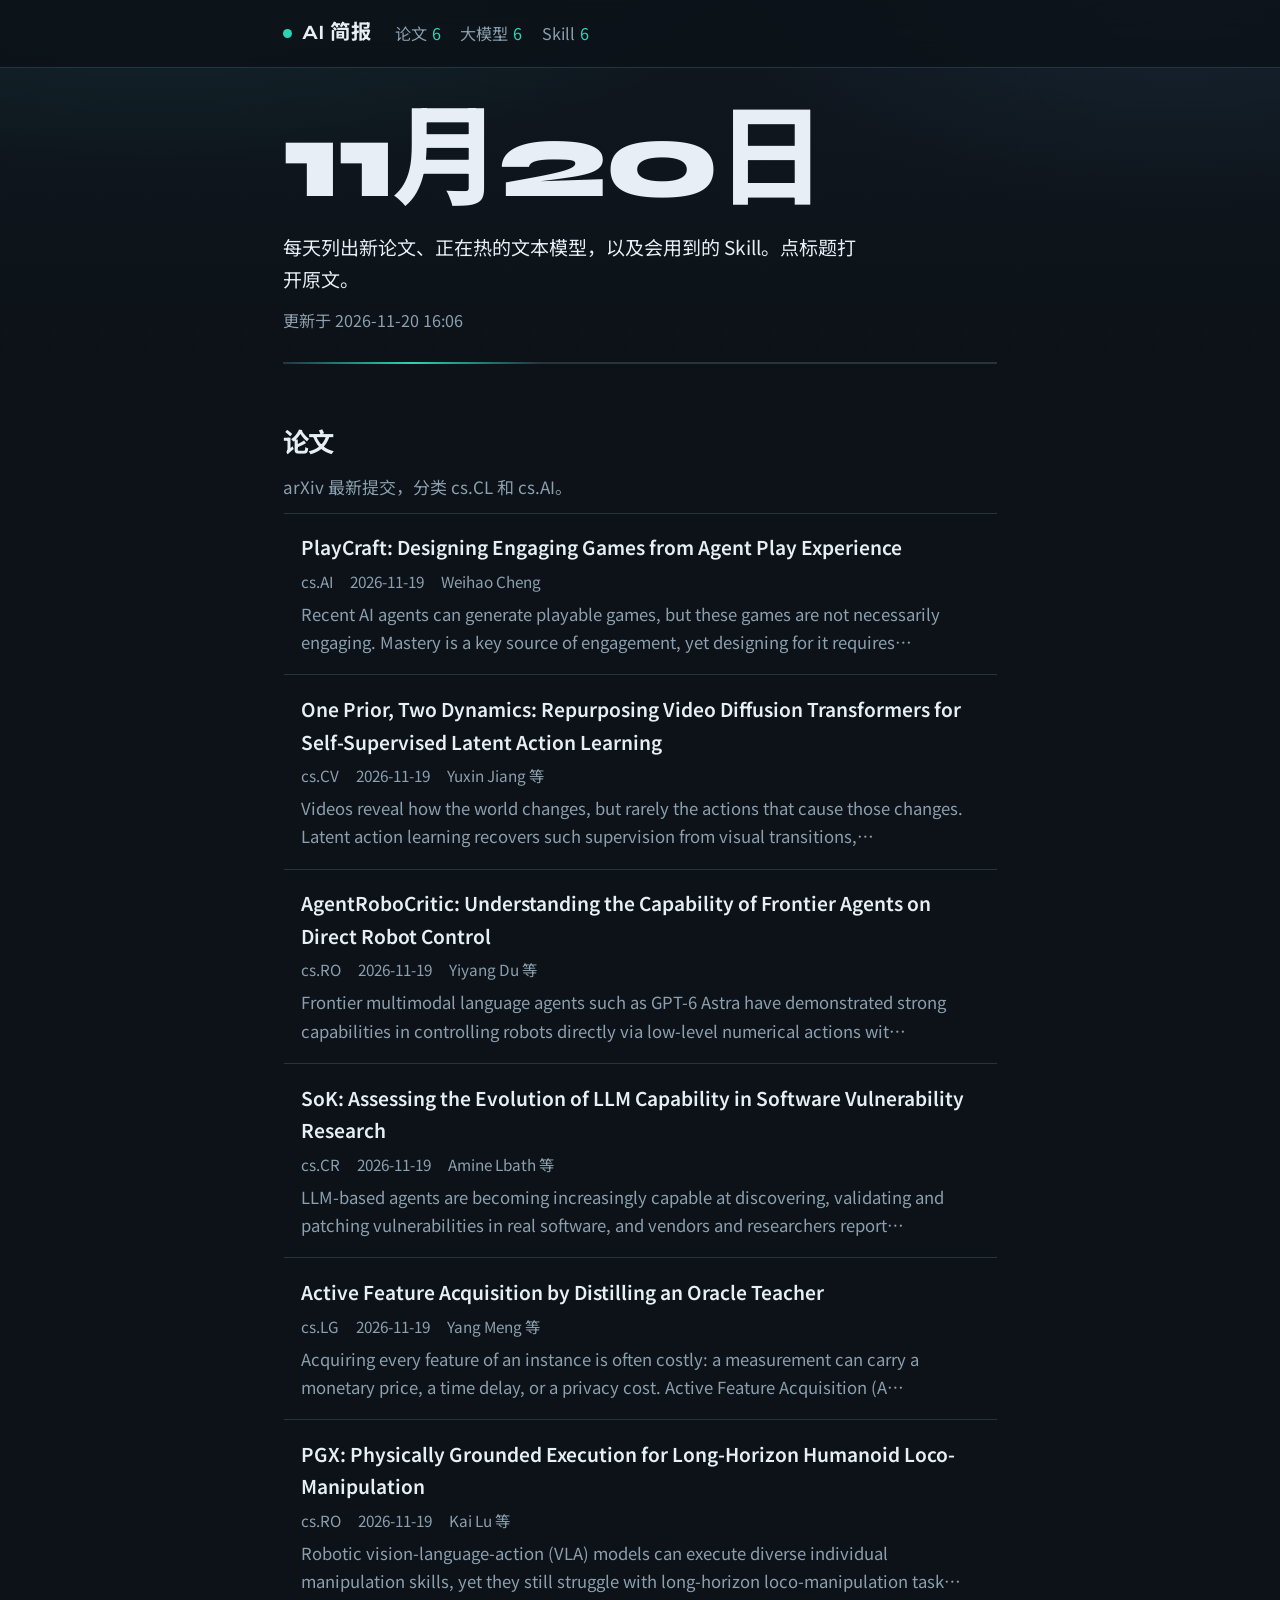
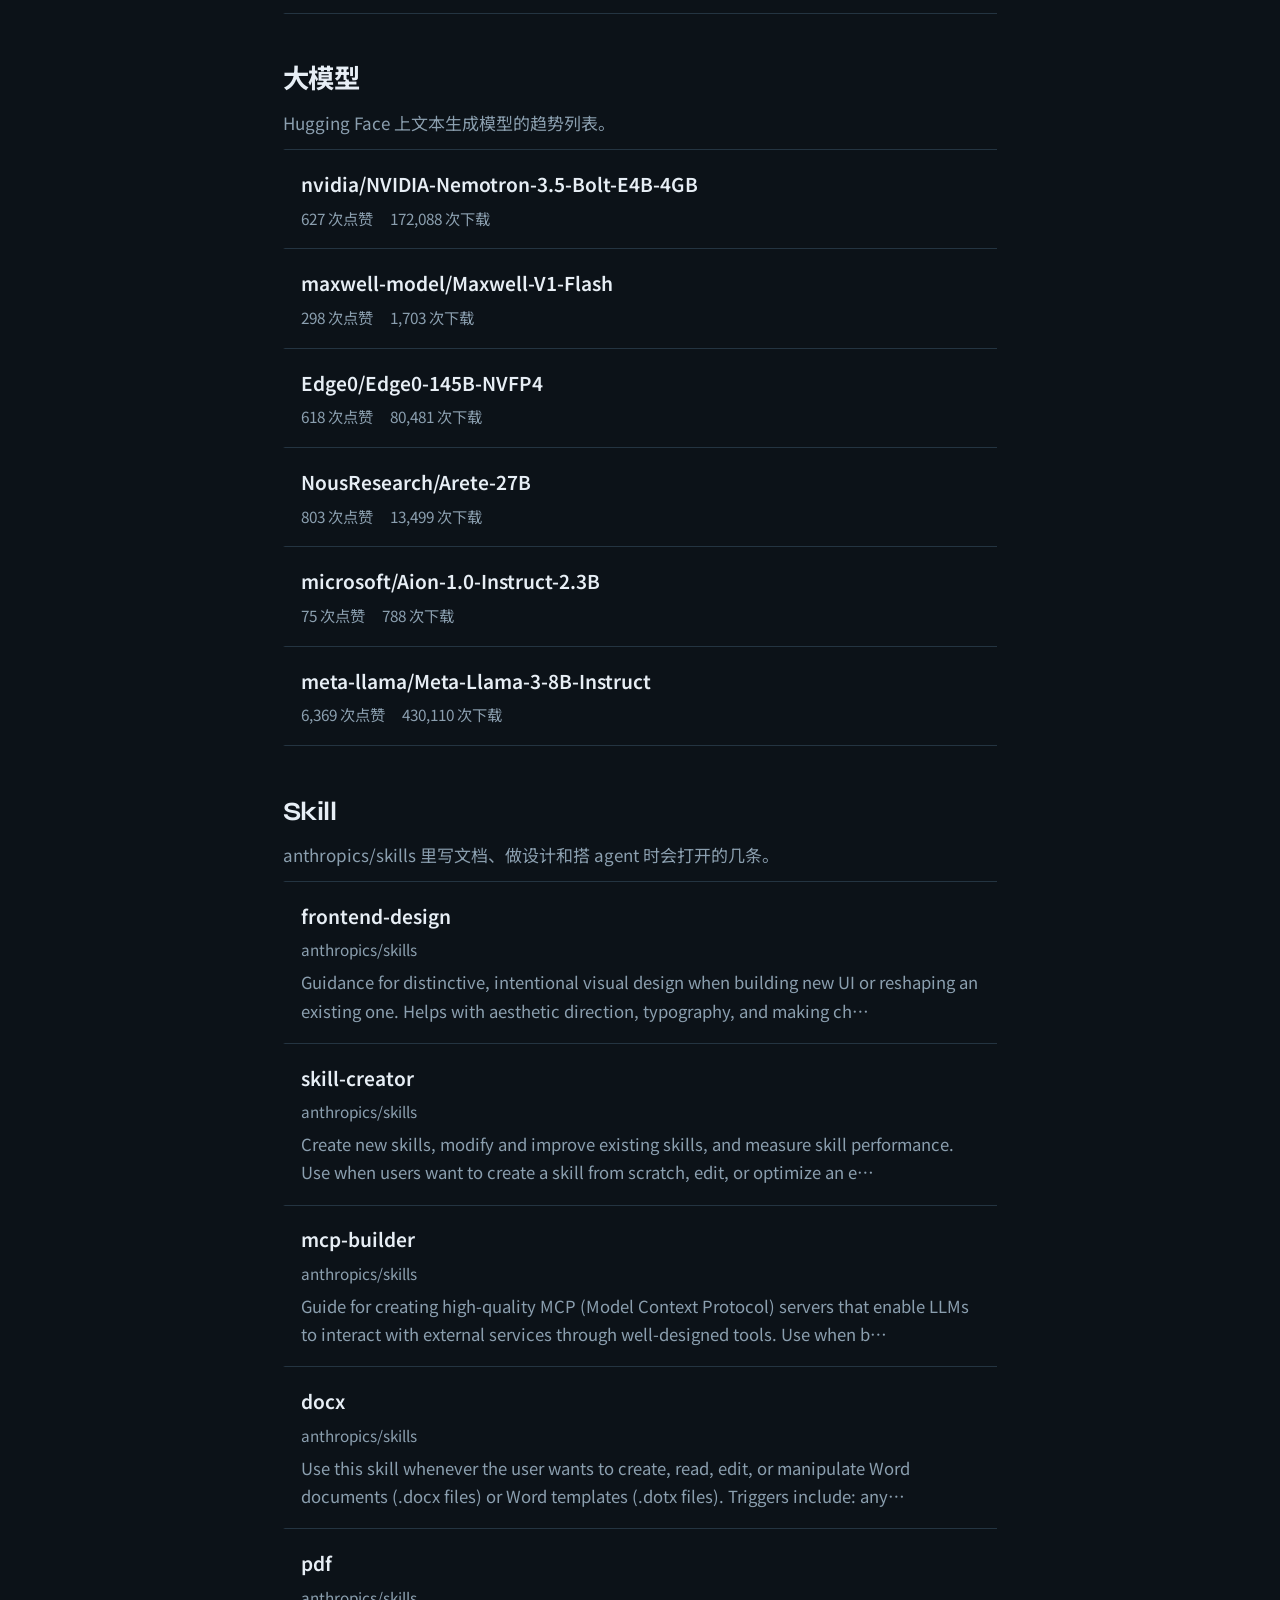
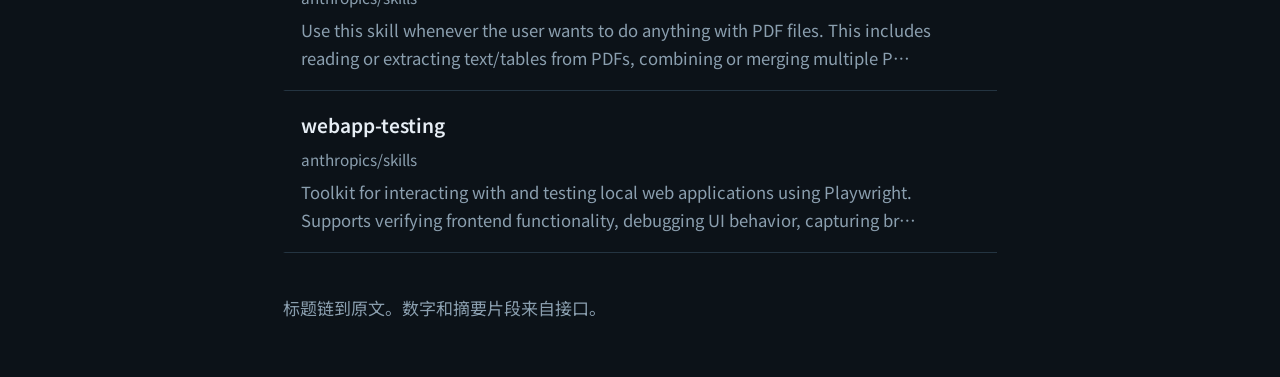
==== docs/index.html @ 4aa81cc3 "Update the daily AI briefing." ====
<!DOCTYPE html>
<html lang="zh-CN">
<head>
  <meta charset="utf-8">
  <meta name="viewport" content="width=device-width, initial-scale=1">
  <title>11月20日 AI 简报</title>
  <meta name="description" content="每天列出新论文、正在热的文本模型，以及会用到的 Skill。点标题打开原文。">
  <meta property="og:title" content="11月20日 AI 简报">
  <meta property="og:description" content="每天列出新论文、正在热的文本模型，以及会用到的 Skill。点标题打开原文。">
  <meta property="og:type" content="website">
  <meta property="og:url" content="https://wuwuww.github.io/seo-arena/">
  <meta name="theme-color" content="#0c1218">
  <link rel="canonical" href="https://wuwuww.github.io/seo-arena/">
  <link rel="preconnect" href="https://fonts.googleapis.com">
  <link rel="preconnect" href="https://fonts.gstatic.com" crossorigin>
  <link href="https://fonts.googleapis.com/css2?family=Noto+Sans+SC:wght@400;500;600&family=Syne:wght@700;800&display=swap" rel="stylesheet">
  <link rel="stylesheet" href="assets/site.css?v=signal1">
</head>
<body>
  <header class="bar">
    <div class="wrap bar-inner">
      <a class="brand" href="./"><span class="live" aria-hidden="true"></span>AI 简报</a>
      <nav class="site-nav" aria-label="这一期"><a href="#papers">论文<span class="count">6</span></a><a href="#models">大模型<span class="count">6</span></a><a href="#skills">Skill<span class="count">6</span></a></nav>
    </div>
  </header>
  <main>
    <article class="wrap">
      <div class="hero">
        <h1>11月20日</h1>
        <p class="standfirst">每天列出新论文、正在热的文本模型，以及会用到的 Skill。点标题打开原文。</p>
        <p class="when">更新于 2026-11-20 16:06</p>
        <div class="rail" aria-hidden="true"></div>
      </div>
      <section id="papers"><h2>论文</h2><p class="note">arXiv 最新提交，分类 cs.CL 和 cs.AI。</p><ul class="items"><li><a href="https://arxiv.org/abs/2611.26624v1"><strong>PlayCraft: Designing Engaging Games from Agent Play Experience</strong><span class="bits"><span>cs.AI</span><span>2026-11-19</span><span>Weihao Cheng</span></span><span class="detail">Recent AI agents can generate playable games, but these games are not necessarily engaging. Mastery is a key source of engagement, yet designing for it requires…</span></a></li><li><a href="https://arxiv.org/abs/2611.26617v1"><strong>One Prior, Two Dynamics: Repurposing Video Diffusion Transformers for Self-Supervised Latent Action Learning</strong><span class="bits"><span>cs.CV</span><span>2026-11-19</span><span>Yuxin Jiang 等</span></span><span class="detail">Videos reveal how the world changes, but rarely the actions that cause those changes. Latent action learning recovers such supervision from visual transitions,…</span></a></li><li><a href="https://arxiv.org/abs/2611.26613v1"><strong>AgentRoboCritic: Understanding the Capability of Frontier Agents on Direct Robot Control</strong><span class="bits"><span>cs.RO</span><span>2026-11-19</span><span>Yiyang Du 等</span></span><span class="detail">Frontier multimodal language agents such as GPT-6 Astra have demonstrated strong capabilities in controlling robots directly via low-level numerical actions wit…</span></a></li><li><a href="https://arxiv.org/abs/2611.26601v1"><strong>SoK: Assessing the Evolution of LLM Capability in Software Vulnerability Research</strong><span class="bits"><span>cs.CR</span><span>2026-11-19</span><span>Amine Lbath 等</span></span><span class="detail">LLM-based agents are becoming increasingly capable at discovering, validating and patching vulnerabilities in real software, and vendors and researchers report…</span></a></li><li><a href="https://arxiv.org/abs/2611.26598v1"><strong>Active Feature Acquisition by Distilling an Oracle Teacher</strong><span class="bits"><span>cs.LG</span><span>2026-11-19</span><span>Yang Meng 等</span></span><span class="detail">Acquiring every feature of an instance is often costly: a measurement can carry a monetary price, a time delay, or a privacy cost. Active Feature Acquisition (A…</span></a></li><li><a href="https://arxiv.org/abs/2611.26596v1"><strong>PGX: Physically Grounded Execution for Long-Horizon Humanoid Loco-Manipulation</strong><span class="bits"><span>cs.RO</span><span>2026-11-19</span><span>Kai Lu 等</span></span><span class="detail">Robotic vision-language-action (VLA) models can execute diverse individual manipulation skills, yet they still struggle with long-horizon loco-manipulation task…</span></a></li></ul></section><section id="models"><h2>大模型</h2><p class="note">Hugging Face 上文本生成模型的趋势列表。</p><ul class="items"><li><a href="https://huggingface.co/nvidia/NVIDIA-Nemotron-3.5-Bolt-E4B-4GB"><strong>nvidia/NVIDIA-Nemotron-3.5-Bolt-E4B-4GB</strong><span class="bits"><span>627 次点赞</span><span>172,088 次下载</span></span></a></li><li><a href="https://huggingface.co/maxwell-model/Maxwell-V1-Flash"><strong>maxwell-model/Maxwell-V1-Flash</strong><span class="bits"><span>298 次点赞</span><span>1,703 次下载</span></span></a></li><li><a href="https://huggingface.co/Edge0/Edge0-145B-NVFP4"><strong>Edge0/Edge0-145B-NVFP4</strong><span class="bits"><span>618 次点赞</span><span>80,481 次下载</span></span></a></li><li><a href="https://huggingface.co/NousResearch/Arete-27B"><strong>NousResearch/Arete-27B</strong><span class="bits"><span>803 次点赞</span><span>13,499 次下载</span></span></a></li><li><a href="https://huggingface.co/microsoft/Aion-1.0-Instruct-2.3B"><strong>microsoft/Aion-1.0-Instruct-2.3B</strong><span class="bits"><span>75 次点赞</span><span>788 次下载</span></span></a></li><li><a href="https://huggingface.co/meta-llama/Meta-Llama-3-8B-Instruct"><strong>meta-llama/Meta-Llama-3-8B-Instruct</strong><span class="bits"><span>6,369 次点赞</span><span>430,110 次下载</span></span></a></li></ul></section><section id="skills"><h2>Skill</h2><p class="note">anthropics/skills 里写文档、做设计和搭 agent 时会打开的几条。</p><ul class="items"><li><a href="https://github.com/anthropics/skills/tree/main/skills/frontend-design"><strong>frontend-design</strong><span class="bits"><span>anthropics/skills</span></span><span class="detail">Guidance for distinctive, intentional visual design when building new UI or reshaping an existing one. Helps with aesthetic direction, typography, and making ch…</span></a></li><li><a href="https://github.com/anthropics/skills/tree/main/skills/skill-creator"><strong>skill-creator</strong><span class="bits"><span>anthropics/skills</span></span><span class="detail">Create new skills, modify and improve existing skills, and measure skill performance. Use when users want to create a skill from scratch, edit, or optimize an e…</span></a></li><li><a href="https://github.com/anthropics/skills/tree/main/skills/mcp-builder"><strong>mcp-builder</strong><span class="bits"><span>anthropics/skills</span></span><span class="detail">Guide for creating high-quality MCP (Model Context Protocol) servers that enable LLMs to interact with external services through well-designed tools. Use when b…</span></a></li><li><a href="https://github.com/anthropics/skills/tree/main/skills/docx"><strong>docx</strong><span class="bits"><span>anthropics/skills</span></span><span class="detail">Use this skill whenever the user wants to create, read, edit, or manipulate Word documents (.docx files) or Word templates (.dotx files). Triggers include: any…</span></a></li><li><a href="https://github.com/anthropics/skills/tree/main/skills/pdf"><strong>pdf</strong><span class="bits"><span>anthropics/skills</span></span><span class="detail">Use this skill whenever the user wants to do anything with PDF files. This includes reading or extracting text/tables from PDFs, combining or merging multiple P…</span></a></li><li><a href="https://github.com/anthropics/skills/tree/main/skills/webapp-testing"><strong>webapp-testing</strong><span class="bits"><span>anthropics/skills</span></span><span class="detail">Toolkit for interacting with and testing local web applications using Playwright. Supports verifying frontend functionality, debugging UI behavior, capturing br…</span></a></li></ul></section>
    </article>
  </main>
  <footer><div class="wrap"><p>标题链到原文。数字和摘要片段来自接口。</p></div></footer>
</body>
</html>
---- docs/assets/site.css ----
:root {
  --void: #0c1218;
  --field: #121a22;
  --ink: #e7eef5;
  --quiet: #8b9faf;
  --line: #243441;
  --signal: #2ad4b6;
  color: var(--ink);
  background: var(--void);
  font-family: "Noto Sans SC", "PingFang SC", sans-serif;
  font-size: 1.0625rem;
  line-height: 1.7;
}

body {
  margin: 0;
  min-height: 100vh;
  background:
    radial-gradient(1200px 480px at 12% -10%, rgba(42, 212, 182, 0.12), transparent 55%),
    radial-gradient(900px 420px at 92% 0%, rgba(90, 140, 200, 0.1), transparent 50%),
    linear-gradient(180deg, #101820 0%, var(--void) 38%, var(--void) 100%);
  background-attachment: fixed;
}

body::before {
  content: "";
  position: fixed;
  inset: 0;
  pointer-events: none;
  opacity: 0.22;
  background-image:
    linear-gradient(rgba(231, 238, 245, 0.04) 1px, transparent 1px),
    linear-gradient(90deg, rgba(231, 238, 245, 0.04) 1px, transparent 1px);
  background-size: 48px 48px;
  mask-image: linear-gradient(180deg, #000 0%, transparent 72%);
}

a {
  color: inherit;
}

a:focus-visible {
  outline: 2px solid var(--signal);
  outline-offset: 3px;
}

.wrap {
  width: min(42rem, calc(100% - 2rem));
  margin: 0 auto;
  position: relative;
}

.bar {
  position: sticky;
  top: 0;
  z-index: 5;
  backdrop-filter: blur(14px);
  background: rgba(12, 18, 24, 0.82);
  border-bottom: 1px solid var(--line);
}

.bar-inner {
  display: flex;
  flex-wrap: wrap;
  gap: 0.85rem 1.4rem;
  align-items: center;
  padding: 0.95rem 0;
}

.brand {
  display: inline-flex;
  align-items: center;
  gap: 0.55rem;
  font-family: Syne, "Noto Sans SC", sans-serif;
  font-size: 1.2rem;
  font-weight: 700;
  letter-spacing: 0.01em;
  text-decoration: none;
}

.live {
  width: 0.55rem;
  height: 0.55rem;
  border-radius: 50%;
  background: var(--signal);
  box-shadow: 0 0 0 0 rgba(42, 212, 182, 0.55);
  animation: pulse 2.4s ease-out infinite;
}

@keyframes pulse {
  0% {
    box-shadow: 0 0 0 0 rgba(42, 212, 182, 0.5);
  }
  70% {
    box-shadow: 0 0 0 0.55rem rgba(42, 212, 182, 0);
  }
  100% {
    box-shadow: 0 0 0 0 rgba(42, 212, 182, 0);
  }
}

.site-nav {
  display: flex;
  flex-wrap: wrap;
  gap: 0.65rem 1.15rem;
}

.site-nav a {
  color: var(--quiet);
  text-decoration: none;
  font-size: 0.95rem;
}

.site-nav a:hover {
  color: var(--ink);
}

.site-nav .count {
  color: var(--signal);
  font-variant-numeric: tabular-nums;
  margin-left: 0.3rem;
}

.hero {
  padding: 2.4rem 0 0.4rem;
}

h1 {
  font-family: Syne, "Noto Sans SC", sans-serif;
  font-weight: 800;
  font-size: clamp(3.4rem, 14vw, 6.4rem);
  line-height: 0.95;
  letter-spacing: -0.03em;
  margin: 0;
}

.standfirst {
  max-width: 34rem;
  margin: 1.1rem 0 0;
  font-size: 1.12rem;
  color: var(--ink);
}

.when {
  color: var(--quiet);
  margin: 0.7rem 0 0;
  font-size: 0.95rem;
}

.rail {
  position: relative;
  height: 2px;
  margin: 1.6rem 0 0.4rem;
  background: var(--line);
  overflow: hidden;
}

.rail::after {
  content: "";
  position: absolute;
  inset: 0 auto 0 0;
  width: 36%;
  background: linear-gradient(90deg, transparent, var(--signal), transparent);
  animation: sweep 2.8s ease-in-out 1;
}

@keyframes sweep {
  from {
    transform: translateX(-120%);
  }
  to {
    transform: translateX(320%);
  }
}

h2 {
  font-family: Syne, "Noto Sans SC", sans-serif;
  font-weight: 700;
  font-size: 1.55rem;
  letter-spacing: -0.02em;
  margin: 2.6rem 0 0.35rem;
}

.note,
.when,
.detail,
.bits,
footer {
  color: var(--quiet);
}

.note {
  margin: 0 0 0.65rem;
}

.items {
  list-style: none;
  padding: 0;
  margin: 0;
}

.items a {
  display: block;
  padding: 1.05rem 0.85rem 1.05rem 0.95rem;
  border-top: 1px solid var(--line);
  text-decoration: none;
  background: transparent;
  border-left: 2px solid transparent;
  transition: border-color 160ms ease, background-color 160ms ease, padding-left 160ms ease;
}

.items li:last-child a {
  border-bottom: 1px solid var(--line);
}

.items a:hover {
  border-left-color: var(--signal);
  background: rgba(42, 212, 182, 0.05);
  padding-left: 1.15rem;
}

.items strong {
  display: block;
  font-size: 1.12rem;
  font-weight: 600;
}

.bits {
  display: flex;
  flex-wrap: wrap;
  gap: 0.25rem 1rem;
  font-size: 0.9rem;
  margin-top: 0.25rem;
}

.detail {
  display: block;
  margin-top: 0.35rem;
  font-size: 0.98rem;
}

footer {
  padding: 2.4rem 0 3.2rem;
}

footer p {
  margin: 0;
}

.missing-link {
  display: inline-block;
  margin-top: 1.2rem;
  color: var(--signal);
  text-decoration: none;
  border-bottom: 1px solid rgba(42, 212, 182, 0.45);
}

.missing-link:hover {
  border-bottom-color: var(--signal);
}

@media (prefers-reduced-motion: reduce) {
  .live,
  .rail::after,
  .items a {
    animation: none;
    transition: none;
  }
}
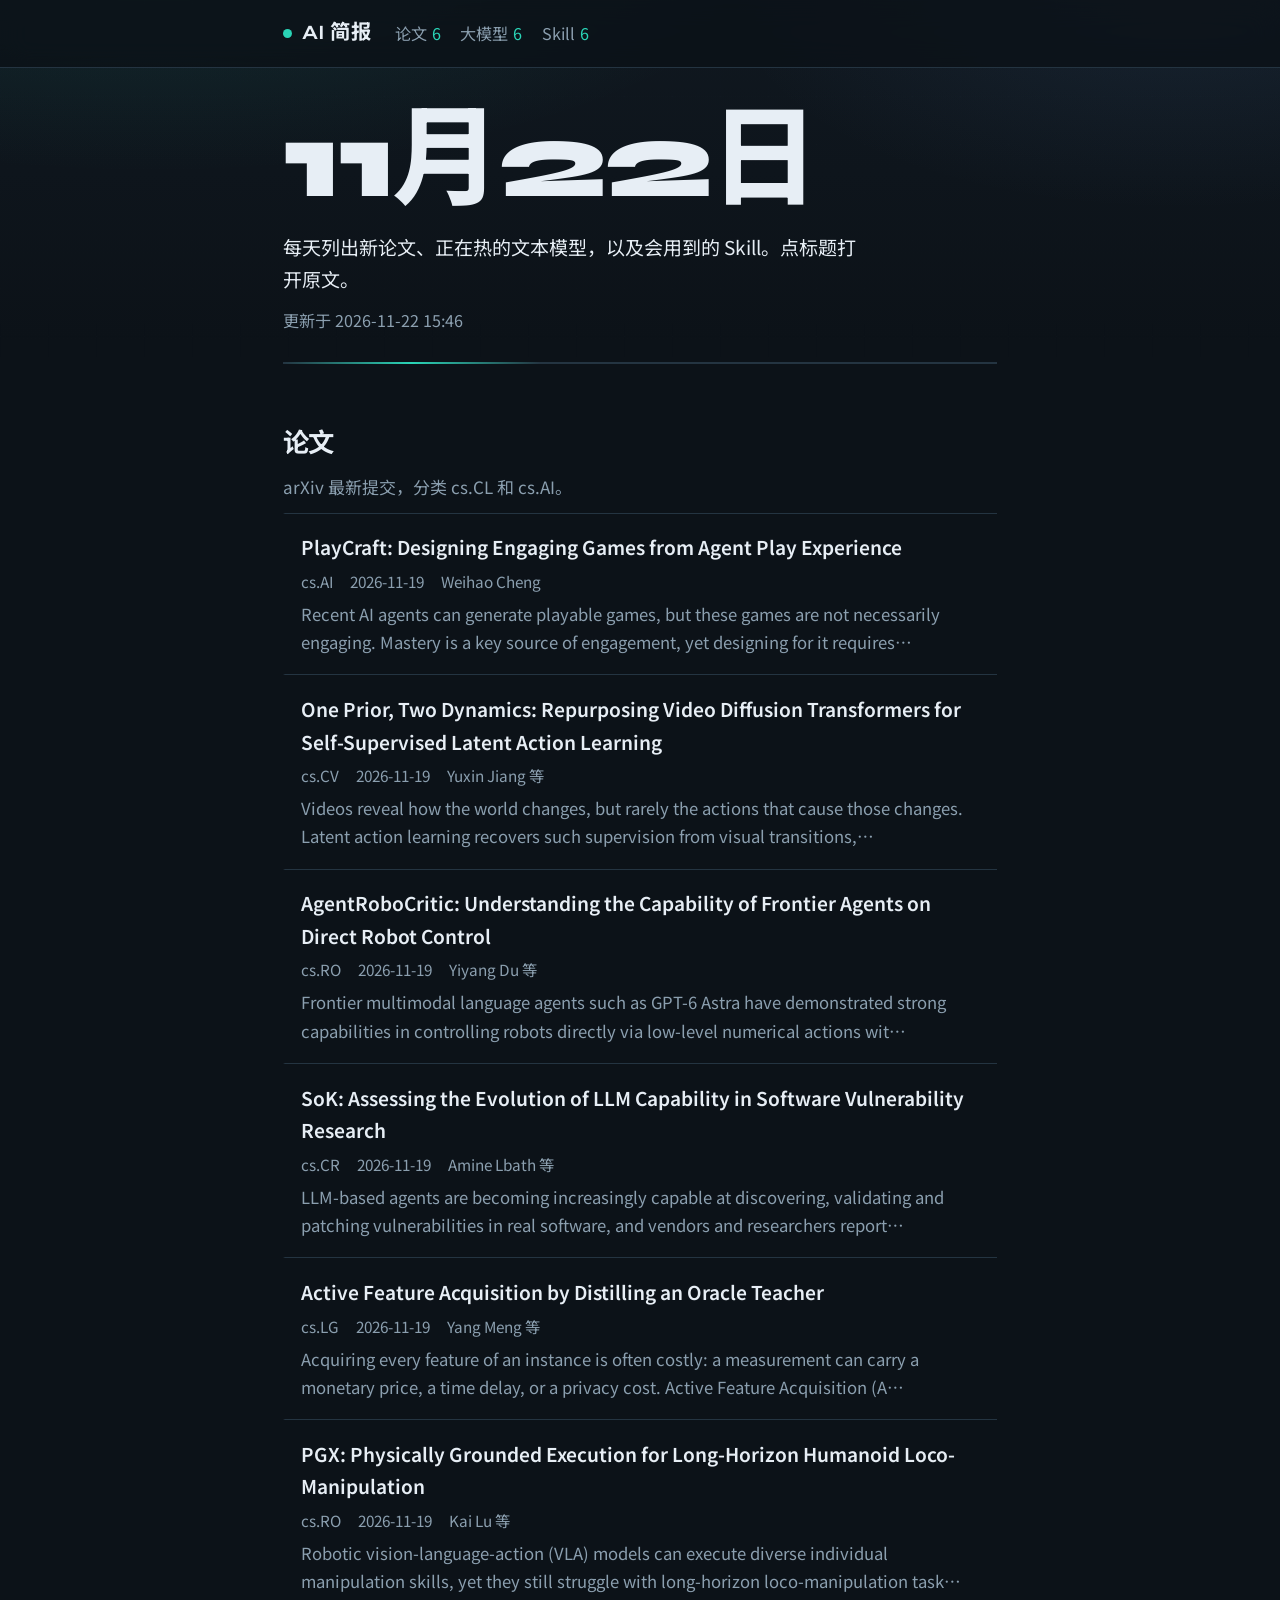
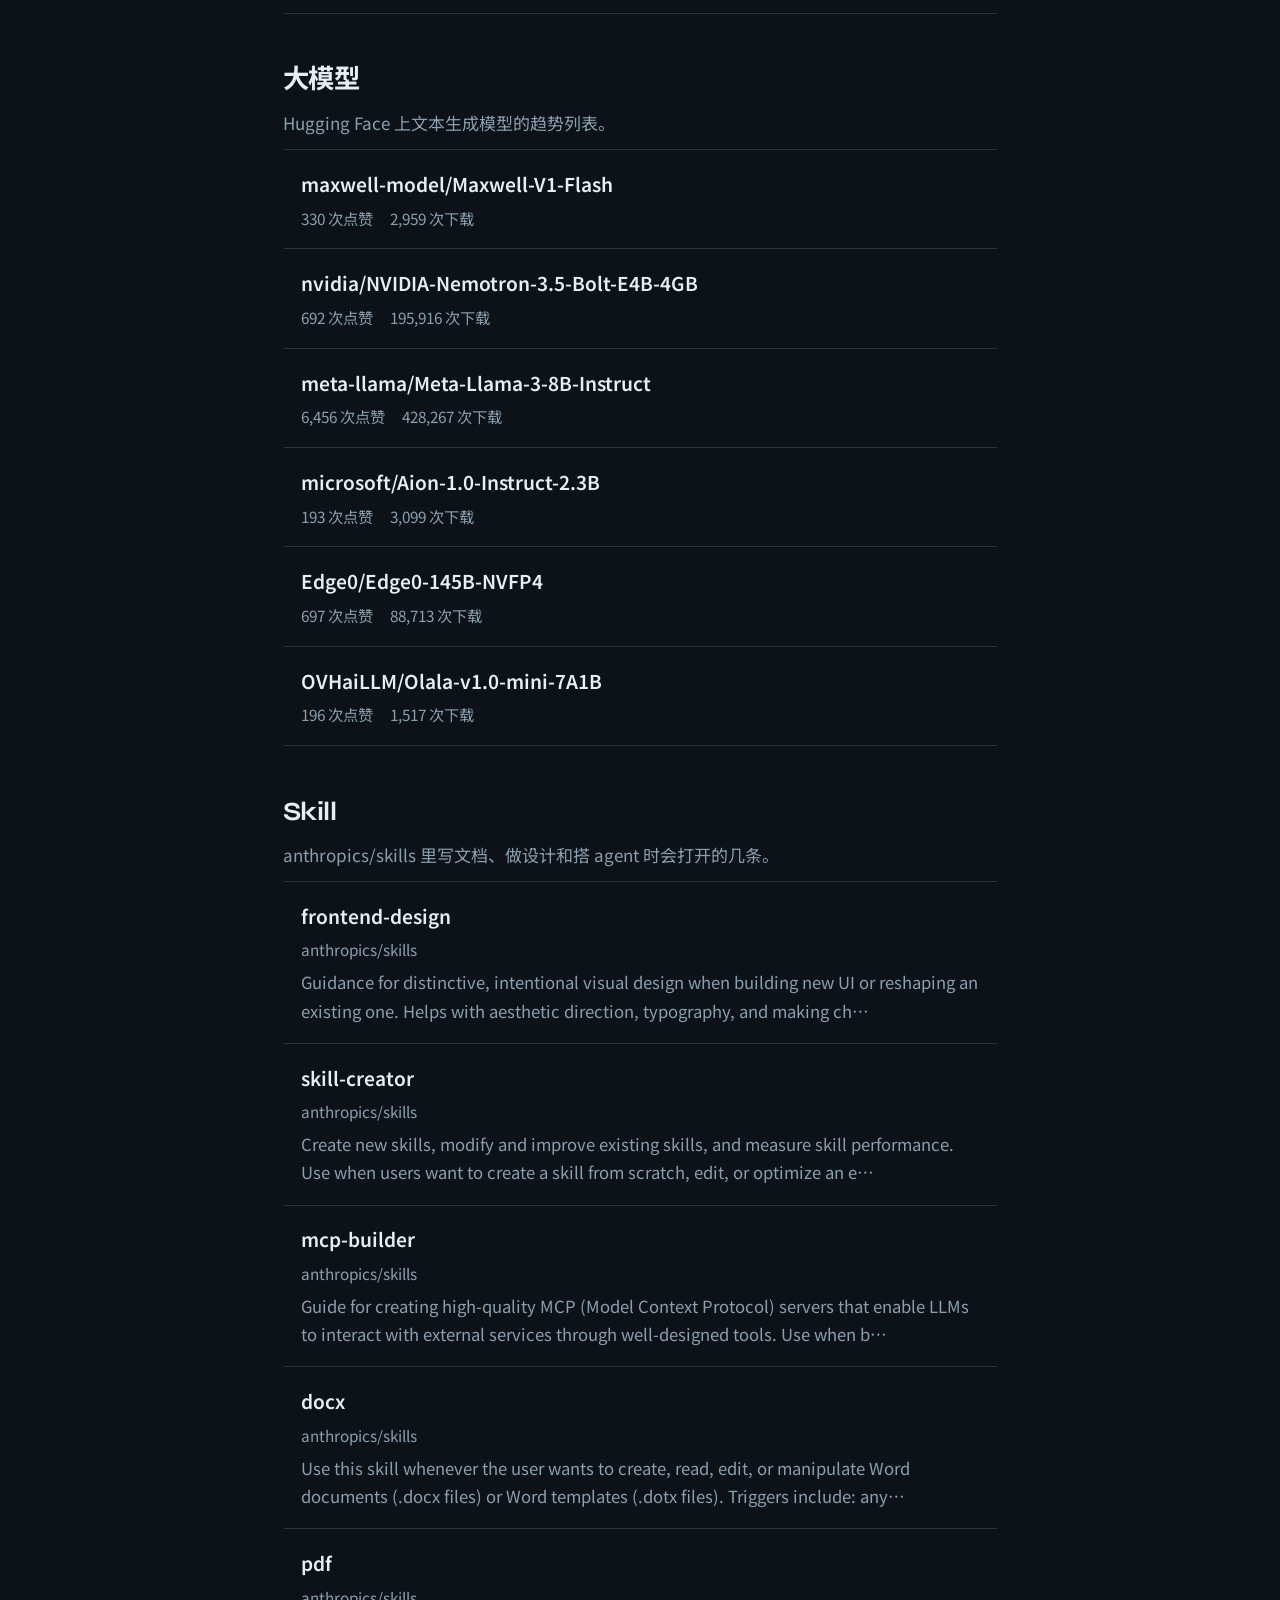
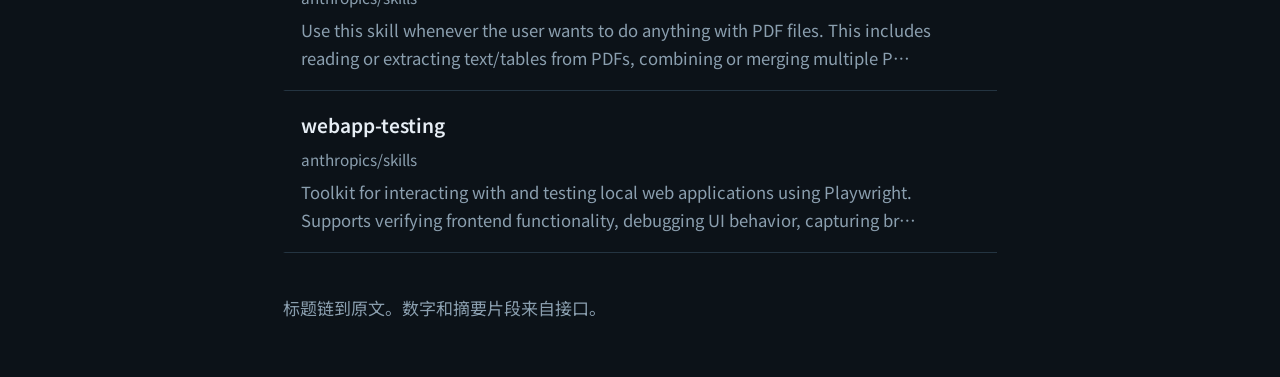
==== commit ec7f9421: "Update the daily AI briefing." ====
--- a/docs/index.html
+++ b/docs/index.html
@@ -3,9 +3,9 @@
 <head>
   <meta charset="utf-8">
   <meta name="viewport" content="width=device-width, initial-scale=1">
-  <title>11月20日 AI 简报</title>
+  <title>11月22日 AI 简报</title>
   <meta name="description" content="每天列出新论文、正在热的文本模型，以及会用到的 Skill。点标题打开原文。">
-  <meta property="og:title" content="11月20日 AI 简报">
+  <meta property="og:title" content="11月22日 AI 简报">
   <meta property="og:description" content="每天列出新论文、正在热的文本模型，以及会用到的 Skill。点标题打开原文。">
   <meta property="og:type" content="website">
   <meta property="og:url" content="https://wuwuww.github.io/seo-arena/">
@@ -26,12 +26,12 @@
   <main>
     <article class="wrap">
       <div class="hero">
-        <h1>11月20日</h1>
+        <h1>11月22日</h1>
         <p class="standfirst">每天列出新论文、正在热的文本模型，以及会用到的 Skill。点标题打开原文。</p>
-        <p class="when">更新于 2026-11-20 16:06</p>
+        <p class="when">更新于 2026-11-22 15:46</p>
         <div class="rail" aria-hidden="true"></div>
       </div>
-      <section id="papers"><h2>论文</h2><p class="note">arXiv 最新提交，分类 cs.CL 和 cs.AI。</p><ul class="items"><li><a href="https://arxiv.org/abs/2611.26624v1"><strong>PlayCraft: Designing Engaging Games from Agent Play Experience</strong><span class="bits"><span>cs.AI</span><span>2026-11-19</span><span>Weihao Cheng</span></span><span class="detail">Recent AI agents can generate playable games, but these games are not necessarily engaging. Mastery is a key source of engagement, yet designing for it requires…</span></a></li><li><a href="https://arxiv.org/abs/2611.26617v1"><strong>One Prior, Two Dynamics: Repurposing Video Diffusion Transformers for Self-Supervised Latent Action Learning</strong><span class="bits"><span>cs.CV</span><span>2026-11-19</span><span>Yuxin Jiang 等</span></span><span class="detail">Videos reveal how the world changes, but rarely the actions that cause those changes. Latent action learning recovers such supervision from visual transitions,…</span></a></li><li><a href="https://arxiv.org/abs/2611.26613v1"><strong>AgentRoboCritic: Understanding the Capability of Frontier Agents on Direct Robot Control</strong><span class="bits"><span>cs.RO</span><span>2026-11-19</span><span>Yiyang Du 等</span></span><span class="detail">Frontier multimodal language agents such as GPT-6 Astra have demonstrated strong capabilities in controlling robots directly via low-level numerical actions wit…</span></a></li><li><a href="https://arxiv.org/abs/2611.26601v1"><strong>SoK: Assessing the Evolution of LLM Capability in Software Vulnerability Research</strong><span class="bits"><span>cs.CR</span><span>2026-11-19</span><span>Amine Lbath 等</span></span><span class="detail">LLM-based agents are becoming increasingly capable at discovering, validating and patching vulnerabilities in real software, and vendors and researchers report…</span></a></li><li><a href="https://arxiv.org/abs/2611.26598v1"><strong>Active Feature Acquisition by Distilling an Oracle Teacher</strong><span class="bits"><span>cs.LG</span><span>2026-11-19</span><span>Yang Meng 等</span></span><span class="detail">Acquiring every feature of an instance is often costly: a measurement can carry a monetary price, a time delay, or a privacy cost. Active Feature Acquisition (A…</span></a></li><li><a href="https://arxiv.org/abs/2611.26596v1"><strong>PGX: Physically Grounded Execution for Long-Horizon Humanoid Loco-Manipulation</strong><span class="bits"><span>cs.RO</span><span>2026-11-19</span><span>Kai Lu 等</span></span><span class="detail">Robotic vision-language-action (VLA) models can execute diverse individual manipulation skills, yet they still struggle with long-horizon loco-manipulation task…</span></a></li></ul></section><section id="models"><h2>大模型</h2><p class="note">Hugging Face 上文本生成模型的趋势列表。</p><ul class="items"><li><a href="https://huggingface.co/nvidia/NVIDIA-Nemotron-3.5-Bolt-E4B-4GB"><strong>nvidia/NVIDIA-Nemotron-3.5-Bolt-E4B-4GB</strong><span class="bits"><span>627 次点赞</span><span>172,088 次下载</span></span></a></li><li><a href="https://huggingface.co/maxwell-model/Maxwell-V1-Flash"><strong>maxwell-model/Maxwell-V1-Flash</strong><span class="bits"><span>298 次点赞</span><span>1,703 次下载</span></span></a></li><li><a href="https://huggingface.co/Edge0/Edge0-145B-NVFP4"><strong>Edge0/Edge0-145B-NVFP4</strong><span class="bits"><span>618 次点赞</span><span>80,481 次下载</span></span></a></li><li><a href="https://huggingface.co/NousResearch/Arete-27B"><strong>NousResearch/Arete-27B</strong><span class="bits"><span>803 次点赞</span><span>13,499 次下载</span></span></a></li><li><a href="https://huggingface.co/microsoft/Aion-1.0-Instruct-2.3B"><strong>microsoft/Aion-1.0-Instruct-2.3B</strong><span class="bits"><span>75 次点赞</span><span>788 次下载</span></span></a></li><li><a href="https://huggingface.co/meta-llama/Meta-Llama-3-8B-Instruct"><strong>meta-llama/Meta-Llama-3-8B-Instruct</strong><span class="bits"><span>6,369 次点赞</span><span>430,110 次下载</span></span></a></li></ul></section><section id="skills"><h2>Skill</h2><p class="note">anthropics/skills 里写文档、做设计和搭 agent 时会打开的几条。</p><ul class="items"><li><a href="https://github.com/anthropics/skills/tree/main/skills/frontend-design"><strong>frontend-design</strong><span class="bits"><span>anthropics/skills</span></span><span class="detail">Guidance for distinctive, intentional visual design when building new UI or reshaping an existing one. Helps with aesthetic direction, typography, and making ch…</span></a></li><li><a href="https://github.com/anthropics/skills/tree/main/skills/skill-creator"><strong>skill-creator</strong><span class="bits"><span>anthropics/skills</span></span><span class="detail">Create new skills, modify and improve existing skills, and measure skill performance. Use when users want to create a skill from scratch, edit, or optimize an e…</span></a></li><li><a href="https://github.com/anthropics/skills/tree/main/skills/mcp-builder"><strong>mcp-builder</strong><span class="bits"><span>anthropics/skills</span></span><span class="detail">Guide for creating high-quality MCP (Model Context Protocol) servers that enable LLMs to interact with external services through well-designed tools. Use when b…</span></a></li><li><a href="https://github.com/anthropics/skills/tree/main/skills/docx"><strong>docx</strong><span class="bits"><span>anthropics/skills</span></span><span class="detail">Use this skill whenever the user wants to create, read, edit, or manipulate Word documents (.docx files) or Word templates (.dotx files). Triggers include: any…</span></a></li><li><a href="https://github.com/anthropics/skills/tree/main/skills/pdf"><strong>pdf</strong><span class="bits"><span>anthropics/skills</span></span><span class="detail">Use this skill whenever the user wants to do anything with PDF files. This includes reading or extracting text/tables from PDFs, combining or merging multiple P…</span></a></li><li><a href="https://github.com/anthropics/skills/tree/main/skills/webapp-testing"><strong>webapp-testing</strong><span class="bits"><span>anthropics/skills</span></span><span class="detail">Toolkit for interacting with and testing local web applications using Playwright. Supports verifying frontend functionality, debugging UI behavior, capturing br…</span></a></li></ul></section>
+      <section id="papers"><h2>论文</h2><p class="note">arXiv 最新提交，分类 cs.CL 和 cs.AI。</p><ul class="items"><li><a href="https://arxiv.org/abs/2611.26624v1"><strong>PlayCraft: Designing Engaging Games from Agent Play Experience</strong><span class="bits"><span>cs.AI</span><span>2026-11-19</span><span>Weihao Cheng</span></span><span class="detail">Recent AI agents can generate playable games, but these games are not necessarily engaging. Mastery is a key source of engagement, yet designing for it requires…</span></a></li><li><a href="https://arxiv.org/abs/2611.26617v1"><strong>One Prior, Two Dynamics: Repurposing Video Diffusion Transformers for Self-Supervised Latent Action Learning</strong><span class="bits"><span>cs.CV</span><span>2026-11-19</span><span>Yuxin Jiang 等</span></span><span class="detail">Videos reveal how the world changes, but rarely the actions that cause those changes. Latent action learning recovers such supervision from visual transitions,…</span></a></li><li><a href="https://arxiv.org/abs/2611.26613v1"><strong>AgentRoboCritic: Understanding the Capability of Frontier Agents on Direct Robot Control</strong><span class="bits"><span>cs.RO</span><span>2026-11-19</span><span>Yiyang Du 等</span></span><span class="detail">Frontier multimodal language agents such as GPT-6 Astra have demonstrated strong capabilities in controlling robots directly via low-level numerical actions wit…</span></a></li><li><a href="https://arxiv.org/abs/2611.26601v1"><strong>SoK: Assessing the Evolution of LLM Capability in Software Vulnerability Research</strong><span class="bits"><span>cs.CR</span><span>2026-11-19</span><span>Amine Lbath 等</span></span><span class="detail">LLM-based agents are becoming increasingly capable at discovering, validating and patching vulnerabilities in real software, and vendors and researchers report…</span></a></li><li><a href="https://arxiv.org/abs/2611.26598v1"><strong>Active Feature Acquisition by Distilling an Oracle Teacher</strong><span class="bits"><span>cs.LG</span><span>2026-11-19</span><span>Yang Meng 等</span></span><span class="detail">Acquiring every feature of an instance is often costly: a measurement can carry a monetary price, a time delay, or a privacy cost. Active Feature Acquisition (A…</span></a></li><li><a href="https://arxiv.org/abs/2611.26596v1"><strong>PGX: Physically Grounded Execution for Long-Horizon Humanoid Loco-Manipulation</strong><span class="bits"><span>cs.RO</span><span>2026-11-19</span><span>Kai Lu 等</span></span><span class="detail">Robotic vision-language-action (VLA) models can execute diverse individual manipulation skills, yet they still struggle with long-horizon loco-manipulation task…</span></a></li></ul></section><section id="models"><h2>大模型</h2><p class="note">Hugging Face 上文本生成模型的趋势列表。</p><ul class="items"><li><a href="https://huggingface.co/maxwell-model/Maxwell-V1-Flash"><strong>maxwell-model/Maxwell-V1-Flash</strong><span class="bits"><span>330 次点赞</span><span>2,959 次下载</span></span></a></li><li><a href="https://huggingface.co/nvidia/NVIDIA-Nemotron-3.5-Bolt-E4B-4GB"><strong>nvidia/NVIDIA-Nemotron-3.5-Bolt-E4B-4GB</strong><span class="bits"><span>692 次点赞</span><span>195,916 次下载</span></span></a></li><li><a href="https://huggingface.co/meta-llama/Meta-Llama-3-8B-Instruct"><strong>meta-llama/Meta-Llama-3-8B-Instruct</strong><span class="bits"><span>6,456 次点赞</span><span>428,267 次下载</span></span></a></li><li><a href="https://huggingface.co/microsoft/Aion-1.0-Instruct-2.3B"><strong>microsoft/Aion-1.0-Instruct-2.3B</strong><span class="bits"><span>193 次点赞</span><span>3,099 次下载</span></span></a></li><li><a href="https://huggingface.co/Edge0/Edge0-145B-NVFP4"><strong>Edge0/Edge0-145B-NVFP4</strong><span class="bits"><span>697 次点赞</span><span>88,713 次下载</span></span></a></li><li><a href="https://huggingface.co/OVHaiLLM/Olala-v1.0-mini-7A1B"><strong>OVHaiLLM/Olala-v1.0-mini-7A1B</strong><span class="bits"><span>196 次点赞</span><span>1,517 次下载</span></span></a></li></ul></section><section id="skills"><h2>Skill</h2><p class="note">anthropics/skills 里写文档、做设计和搭 agent 时会打开的几条。</p><ul class="items"><li><a href="https://github.com/anthropics/skills/tree/main/skills/frontend-design"><strong>frontend-design</strong><span class="bits"><span>anthropics/skills</span></span><span class="detail">Guidance for distinctive, intentional visual design when building new UI or reshaping an existing one. Helps with aesthetic direction, typography, and making ch…</span></a></li><li><a href="https://github.com/anthropics/skills/tree/main/skills/skill-creator"><strong>skill-creator</strong><span class="bits"><span>anthropics/skills</span></span><span class="detail">Create new skills, modify and improve existing skills, and measure skill performance. Use when users want to create a skill from scratch, edit, or optimize an e…</span></a></li><li><a href="https://github.com/anthropics/skills/tree/main/skills/mcp-builder"><strong>mcp-builder</strong><span class="bits"><span>anthropics/skills</span></span><span class="detail">Guide for creating high-quality MCP (Model Context Protocol) servers that enable LLMs to interact with external services through well-designed tools. Use when b…</span></a></li><li><a href="https://github.com/anthropics/skills/tree/main/skills/docx"><strong>docx</strong><span class="bits"><span>anthropics/skills</span></span><span class="detail">Use this skill whenever the user wants to create, read, edit, or manipulate Word documents (.docx files) or Word templates (.dotx files). Triggers include: any…</span></a></li><li><a href="https://github.com/anthropics/skills/tree/main/skills/pdf"><strong>pdf</strong><span class="bits"><span>anthropics/skills</span></span><span class="detail">Use this skill whenever the user wants to do anything with PDF files. This includes reading or extracting text/tables from PDFs, combining or merging multiple P…</span></a></li><li><a href="https://github.com/anthropics/skills/tree/main/skills/webapp-testing"><strong>webapp-testing</strong><span class="bits"><span>anthropics/skills</span></span><span class="detail">Toolkit for interacting with and testing local web applications using Playwright. Supports verifying frontend functionality, debugging UI behavior, capturing br…</span></a></li></ul></section>
     </article>
   </main>
   <footer><div class="wrap"><p>标题链到原文。数字和摘要片段来自接口。</p></div></footer>
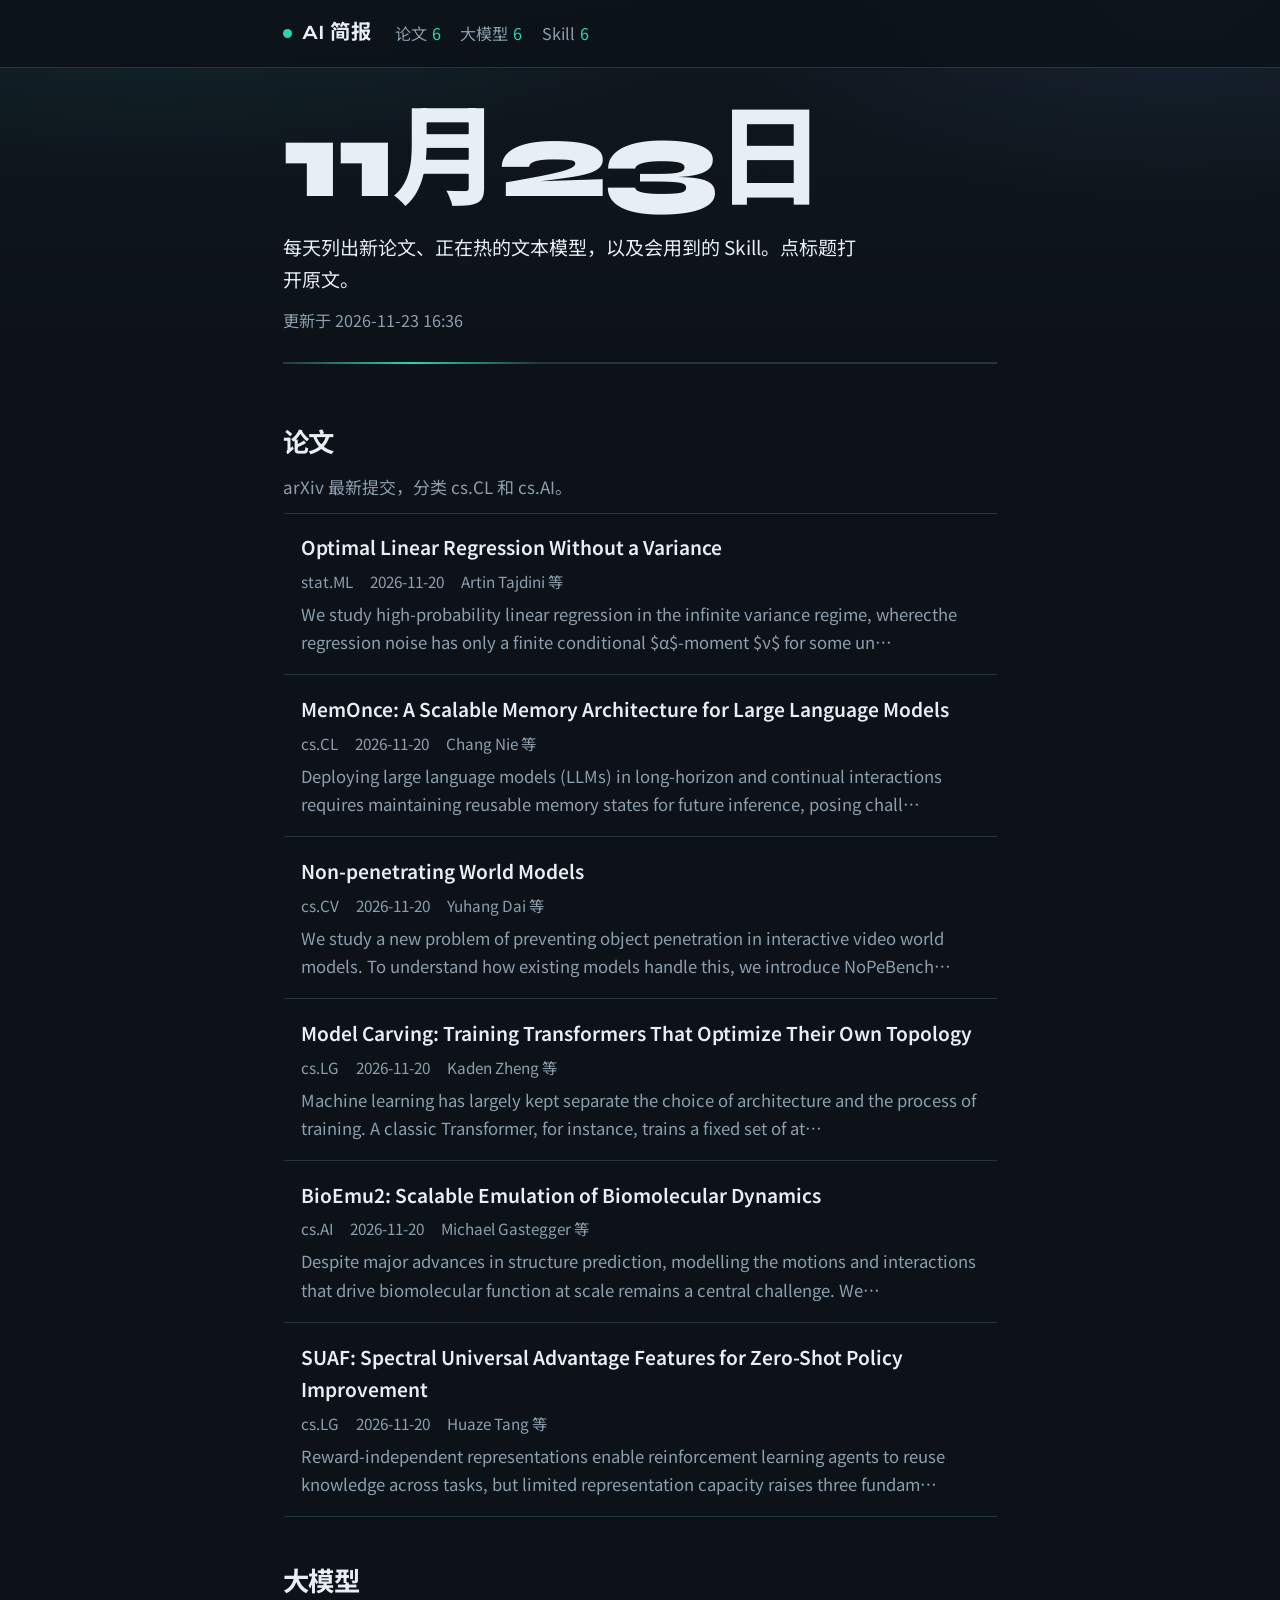
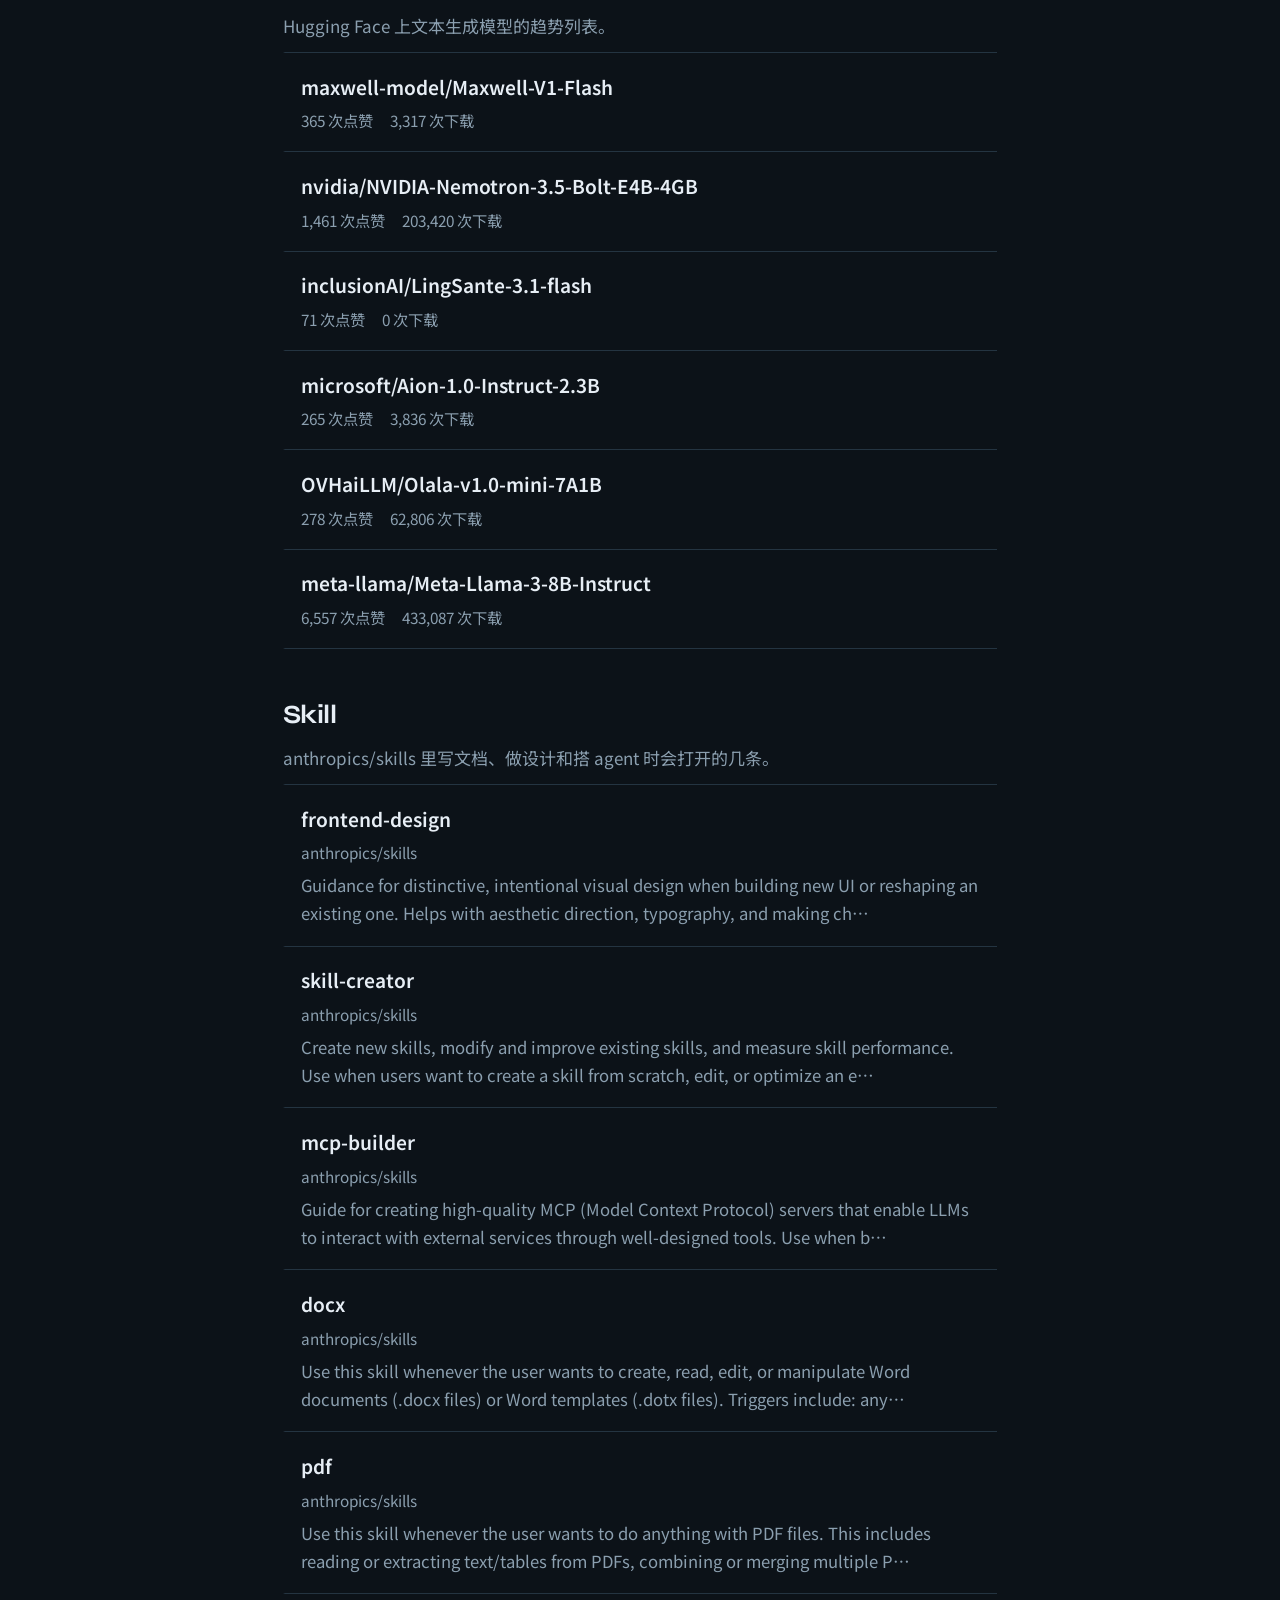
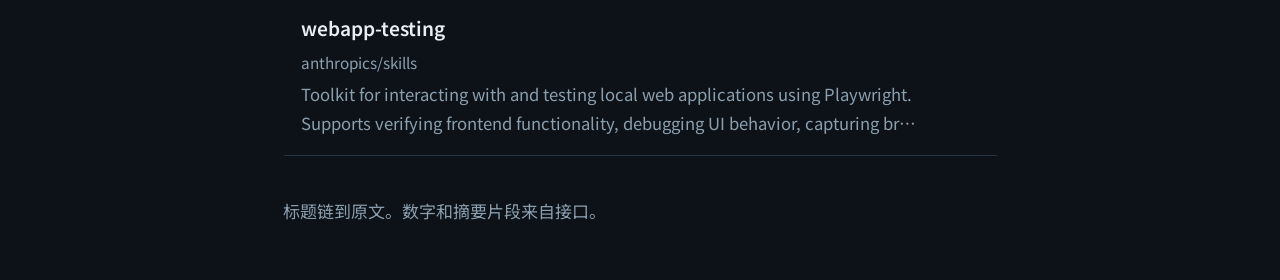
==== commit ea7ac81c: "Update the daily AI briefing." ====
--- a/docs/index.html
+++ b/docs/index.html
@@ -3,9 +3,9 @@
 <head>
   <meta charset="utf-8">
   <meta name="viewport" content="width=device-width, initial-scale=1">
-  <title>11月22日 AI 简报</title>
+  <title>11月23日 AI 简报</title>
   <meta name="description" content="每天列出新论文、正在热的文本模型，以及会用到的 Skill。点标题打开原文。">
-  <meta property="og:title" content="11月22日 AI 简报">
+  <meta property="og:title" content="11月23日 AI 简报">
   <meta property="og:description" content="每天列出新论文、正在热的文本模型，以及会用到的 Skill。点标题打开原文。">
   <meta property="og:type" content="website">
   <meta property="og:url" content="https://wuwuww.github.io/seo-arena/">
@@ -26,12 +26,12 @@
   <main>
     <article class="wrap">
       <div class="hero">
-        <h1>11月22日</h1>
+        <h1>11月23日</h1>
         <p class="standfirst">每天列出新论文、正在热的文本模型，以及会用到的 Skill。点标题打开原文。</p>
-        <p class="when">更新于 2026-11-22 15:46</p>
+        <p class="when">更新于 2026-11-23 16:36</p>
         <div class="rail" aria-hidden="true"></div>
       </div>
-      <section id="papers"><h2>论文</h2><p class="note">arXiv 最新提交，分类 cs.CL 和 cs.AI。</p><ul class="items"><li><a href="https://arxiv.org/abs/2611.26624v1"><strong>PlayCraft: Designing Engaging Games from Agent Play Experience</strong><span class="bits"><span>cs.AI</span><span>2026-11-19</span><span>Weihao Cheng</span></span><span class="detail">Recent AI agents can generate playable games, but these games are not necessarily engaging. Mastery is a key source of engagement, yet designing for it requires…</span></a></li><li><a href="https://arxiv.org/abs/2611.26617v1"><strong>One Prior, Two Dynamics: Repurposing Video Diffusion Transformers for Self-Supervised Latent Action Learning</strong><span class="bits"><span>cs.CV</span><span>2026-11-19</span><span>Yuxin Jiang 等</span></span><span class="detail">Videos reveal how the world changes, but rarely the actions that cause those changes. Latent action learning recovers such supervision from visual transitions,…</span></a></li><li><a href="https://arxiv.org/abs/2611.26613v1"><strong>AgentRoboCritic: Understanding the Capability of Frontier Agents on Direct Robot Control</strong><span class="bits"><span>cs.RO</span><span>2026-11-19</span><span>Yiyang Du 等</span></span><span class="detail">Frontier multimodal language agents such as GPT-6 Astra have demonstrated strong capabilities in controlling robots directly via low-level numerical actions wit…</span></a></li><li><a href="https://arxiv.org/abs/2611.26601v1"><strong>SoK: Assessing the Evolution of LLM Capability in Software Vulnerability Research</strong><span class="bits"><span>cs.CR</span><span>2026-11-19</span><span>Amine Lbath 等</span></span><span class="detail">LLM-based agents are becoming increasingly capable at discovering, validating and patching vulnerabilities in real software, and vendors and researchers report…</span></a></li><li><a href="https://arxiv.org/abs/2611.26598v1"><strong>Active Feature Acquisition by Distilling an Oracle Teacher</strong><span class="bits"><span>cs.LG</span><span>2026-11-19</span><span>Yang Meng 等</span></span><span class="detail">Acquiring every feature of an instance is often costly: a measurement can carry a monetary price, a time delay, or a privacy cost. Active Feature Acquisition (A…</span></a></li><li><a href="https://arxiv.org/abs/2611.26596v1"><strong>PGX: Physically Grounded Execution for Long-Horizon Humanoid Loco-Manipulation</strong><span class="bits"><span>cs.RO</span><span>2026-11-19</span><span>Kai Lu 等</span></span><span class="detail">Robotic vision-language-action (VLA) models can execute diverse individual manipulation skills, yet they still struggle with long-horizon loco-manipulation task…</span></a></li></ul></section><section id="models"><h2>大模型</h2><p class="note">Hugging Face 上文本生成模型的趋势列表。</p><ul class="items"><li><a href="https://huggingface.co/maxwell-model/Maxwell-V1-Flash"><strong>maxwell-model/Maxwell-V1-Flash</strong><span class="bits"><span>330 次点赞</span><span>2,959 次下载</span></span></a></li><li><a href="https://huggingface.co/nvidia/NVIDIA-Nemotron-3.5-Bolt-E4B-4GB"><strong>nvidia/NVIDIA-Nemotron-3.5-Bolt-E4B-4GB</strong><span class="bits"><span>692 次点赞</span><span>195,916 次下载</span></span></a></li><li><a href="https://huggingface.co/meta-llama/Meta-Llama-3-8B-Instruct"><strong>meta-llama/Meta-Llama-3-8B-Instruct</strong><span class="bits"><span>6,456 次点赞</span><span>428,267 次下载</span></span></a></li><li><a href="https://huggingface.co/microsoft/Aion-1.0-Instruct-2.3B"><strong>microsoft/Aion-1.0-Instruct-2.3B</strong><span class="bits"><span>193 次点赞</span><span>3,099 次下载</span></span></a></li><li><a href="https://huggingface.co/Edge0/Edge0-145B-NVFP4"><strong>Edge0/Edge0-145B-NVFP4</strong><span class="bits"><span>697 次点赞</span><span>88,713 次下载</span></span></a></li><li><a href="https://huggingface.co/OVHaiLLM/Olala-v1.0-mini-7A1B"><strong>OVHaiLLM/Olala-v1.0-mini-7A1B</strong><span class="bits"><span>196 次点赞</span><span>1,517 次下载</span></span></a></li></ul></section><section id="skills"><h2>Skill</h2><p class="note">anthropics/skills 里写文档、做设计和搭 agent 时会打开的几条。</p><ul class="items"><li><a href="https://github.com/anthropics/skills/tree/main/skills/frontend-design"><strong>frontend-design</strong><span class="bits"><span>anthropics/skills</span></span><span class="detail">Guidance for distinctive, intentional visual design when building new UI or reshaping an existing one. Helps with aesthetic direction, typography, and making ch…</span></a></li><li><a href="https://github.com/anthropics/skills/tree/main/skills/skill-creator"><strong>skill-creator</strong><span class="bits"><span>anthropics/skills</span></span><span class="detail">Create new skills, modify and improve existing skills, and measure skill performance. Use when users want to create a skill from scratch, edit, or optimize an e…</span></a></li><li><a href="https://github.com/anthropics/skills/tree/main/skills/mcp-builder"><strong>mcp-builder</strong><span class="bits"><span>anthropics/skills</span></span><span class="detail">Guide for creating high-quality MCP (Model Context Protocol) servers that enable LLMs to interact with external services through well-designed tools. Use when b…</span></a></li><li><a href="https://github.com/anthropics/skills/tree/main/skills/docx"><strong>docx</strong><span class="bits"><span>anthropics/skills</span></span><span class="detail">Use this skill whenever the user wants to create, read, edit, or manipulate Word documents (.docx files) or Word templates (.dotx files). Triggers include: any…</span></a></li><li><a href="https://github.com/anthropics/skills/tree/main/skills/pdf"><strong>pdf</strong><span class="bits"><span>anthropics/skills</span></span><span class="detail">Use this skill whenever the user wants to do anything with PDF files. This includes reading or extracting text/tables from PDFs, combining or merging multiple P…</span></a></li><li><a href="https://github.com/anthropics/skills/tree/main/skills/webapp-testing"><strong>webapp-testing</strong><span class="bits"><span>anthropics/skills</span></span><span class="detail">Toolkit for interacting with and testing local web applications using Playwright. Supports verifying frontend functionality, debugging UI behavior, capturing br…</span></a></li></ul></section>
+      <section id="papers"><h2>论文</h2><p class="note">arXiv 最新提交，分类 cs.CL 和 cs.AI。</p><ul class="items"><li><a href="https://arxiv.org/abs/2611.27983v1"><strong>Optimal Linear Regression Without a Variance</strong><span class="bits"><span>stat.ML</span><span>2026-11-20</span><span>Artin Tajdini 等</span></span><span class="detail">We study high-probability linear regression in the infinite variance regime, wherecthe regression noise has only a finite conditional $α$-moment $ν$ for some un…</span></a></li><li><a href="https://arxiv.org/abs/2611.27973v1"><strong>MemOnce: A Scalable Memory Architecture for Large Language Models</strong><span class="bits"><span>cs.CL</span><span>2026-11-20</span><span>Chang Nie 等</span></span><span class="detail">Deploying large language models (LLMs) in long-horizon and continual interactions requires maintaining reusable memory states for future inference, posing chall…</span></a></li><li><a href="https://arxiv.org/abs/2611.27963v1"><strong>Non-penetrating World Models</strong><span class="bits"><span>cs.CV</span><span>2026-11-20</span><span>Yuhang Dai 等</span></span><span class="detail">We study a new problem of preventing object penetration in interactive video world models. To understand how existing models handle this, we introduce NoPeBench…</span></a></li><li><a href="https://arxiv.org/abs/2611.27962v1"><strong>Model Carving: Training Transformers That Optimize Their Own Topology</strong><span class="bits"><span>cs.LG</span><span>2026-11-20</span><span>Kaden Zheng 等</span></span><span class="detail">Machine learning has largely kept separate the choice of architecture and the process of training. A classic Transformer, for instance, trains a fixed set of at…</span></a></li><li><a href="https://arxiv.org/abs/2611.27924v1"><strong>BioEmu2: Scalable Emulation of Biomolecular Dynamics</strong><span class="bits"><span>cs.AI</span><span>2026-11-20</span><span>Michael Gastegger 等</span></span><span class="detail">Despite major advances in structure prediction, modelling the motions and interactions that drive biomolecular function at scale remains a central challenge. We…</span></a></li><li><a href="https://arxiv.org/abs/2611.27919v1"><strong>SUAF: Spectral Universal Advantage Features for Zero-Shot Policy Improvement</strong><span class="bits"><span>cs.LG</span><span>2026-11-20</span><span>Huaze Tang 等</span></span><span class="detail">Reward-independent representations enable reinforcement learning agents to reuse knowledge across tasks, but limited representation capacity raises three fundam…</span></a></li></ul></section><section id="models"><h2>大模型</h2><p class="note">Hugging Face 上文本生成模型的趋势列表。</p><ul class="items"><li><a href="https://huggingface.co/maxwell-model/Maxwell-V1-Flash"><strong>maxwell-model/Maxwell-V1-Flash</strong><span class="bits"><span>365 次点赞</span><span>3,317 次下载</span></span></a></li><li><a href="https://huggingface.co/nvidia/NVIDIA-Nemotron-3.5-Bolt-E4B-4GB"><strong>nvidia/NVIDIA-Nemotron-3.5-Bolt-E4B-4GB</strong><span class="bits"><span>1,461 次点赞</span><span>203,420 次下载</span></span></a></li><li><a href="https://huggingface.co/inclusionAI/LingSante-3.1-flash"><strong>inclusionAI/LingSante-3.1-flash</strong><span class="bits"><span>71 次点赞</span><span>0 次下载</span></span></a></li><li><a href="https://huggingface.co/microsoft/Aion-1.0-Instruct-2.3B"><strong>microsoft/Aion-1.0-Instruct-2.3B</strong><span class="bits"><span>265 次点赞</span><span>3,836 次下载</span></span></a></li><li><a href="https://huggingface.co/OVHaiLLM/Olala-v1.0-mini-7A1B"><strong>OVHaiLLM/Olala-v1.0-mini-7A1B</strong><span class="bits"><span>278 次点赞</span><span>62,806 次下载</span></span></a></li><li><a href="https://huggingface.co/meta-llama/Meta-Llama-3-8B-Instruct"><strong>meta-llama/Meta-Llama-3-8B-Instruct</strong><span class="bits"><span>6,557 次点赞</span><span>433,087 次下载</span></span></a></li></ul></section><section id="skills"><h2>Skill</h2><p class="note">anthropics/skills 里写文档、做设计和搭 agent 时会打开的几条。</p><ul class="items"><li><a href="https://github.com/anthropics/skills/tree/main/skills/frontend-design"><strong>frontend-design</strong><span class="bits"><span>anthropics/skills</span></span><span class="detail">Guidance for distinctive, intentional visual design when building new UI or reshaping an existing one. Helps with aesthetic direction, typography, and making ch…</span></a></li><li><a href="https://github.com/anthropics/skills/tree/main/skills/skill-creator"><strong>skill-creator</strong><span class="bits"><span>anthropics/skills</span></span><span class="detail">Create new skills, modify and improve existing skills, and measure skill performance. Use when users want to create a skill from scratch, edit, or optimize an e…</span></a></li><li><a href="https://github.com/anthropics/skills/tree/main/skills/mcp-builder"><strong>mcp-builder</strong><span class="bits"><span>anthropics/skills</span></span><span class="detail">Guide for creating high-quality MCP (Model Context Protocol) servers that enable LLMs to interact with external services through well-designed tools. Use when b…</span></a></li><li><a href="https://github.com/anthropics/skills/tree/main/skills/docx"><strong>docx</strong><span class="bits"><span>anthropics/skills</span></span><span class="detail">Use this skill whenever the user wants to create, read, edit, or manipulate Word documents (.docx files) or Word templates (.dotx files). Triggers include: any…</span></a></li><li><a href="https://github.com/anthropics/skills/tree/main/skills/pdf"><strong>pdf</strong><span class="bits"><span>anthropics/skills</span></span><span class="detail">Use this skill whenever the user wants to do anything with PDF files. This includes reading or extracting text/tables from PDFs, combining or merging multiple P…</span></a></li><li><a href="https://github.com/anthropics/skills/tree/main/skills/webapp-testing"><strong>webapp-testing</strong><span class="bits"><span>anthropics/skills</span></span><span class="detail">Toolkit for interacting with and testing local web applications using Playwright. Supports verifying frontend functionality, debugging UI behavior, capturing br…</span></a></li></ul></section>
     </article>
   </main>
   <footer><div class="wrap"><p>标题链到原文。数字和摘要片段来自接口。</p></div></footer>
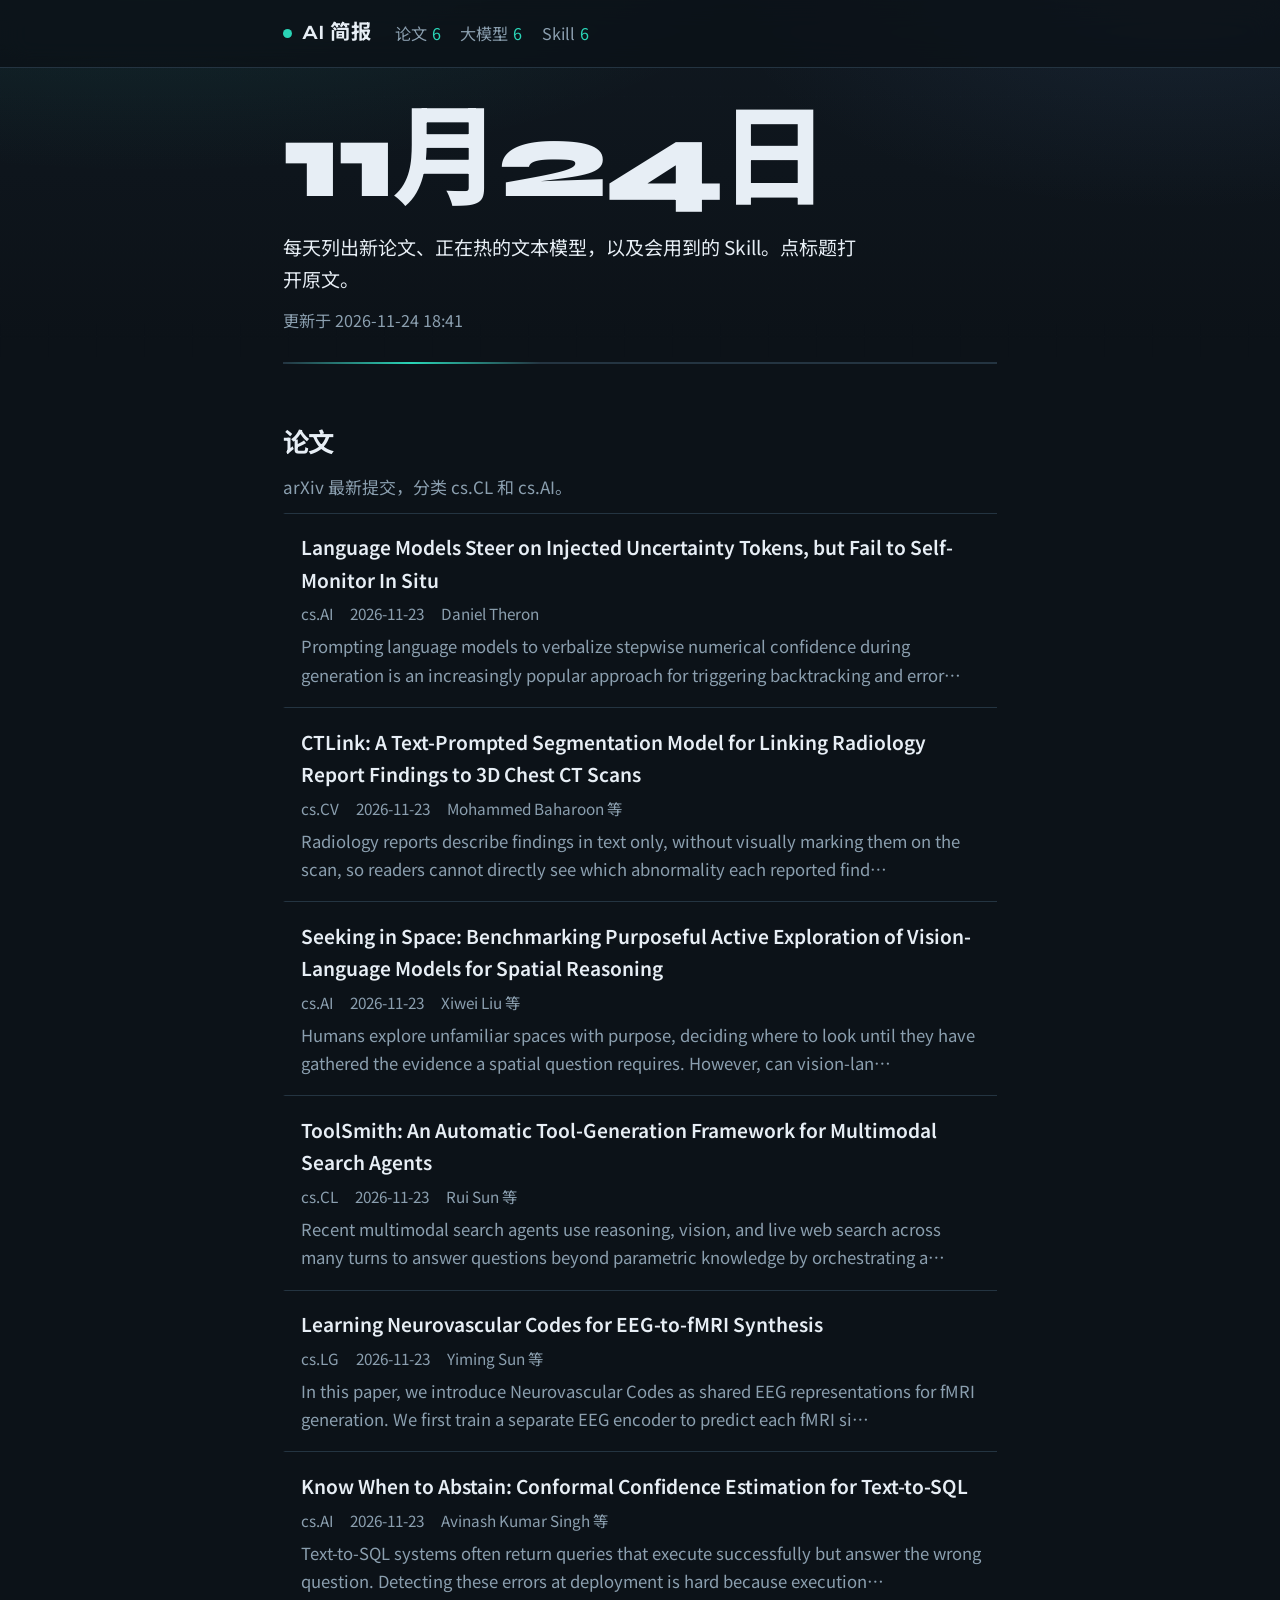
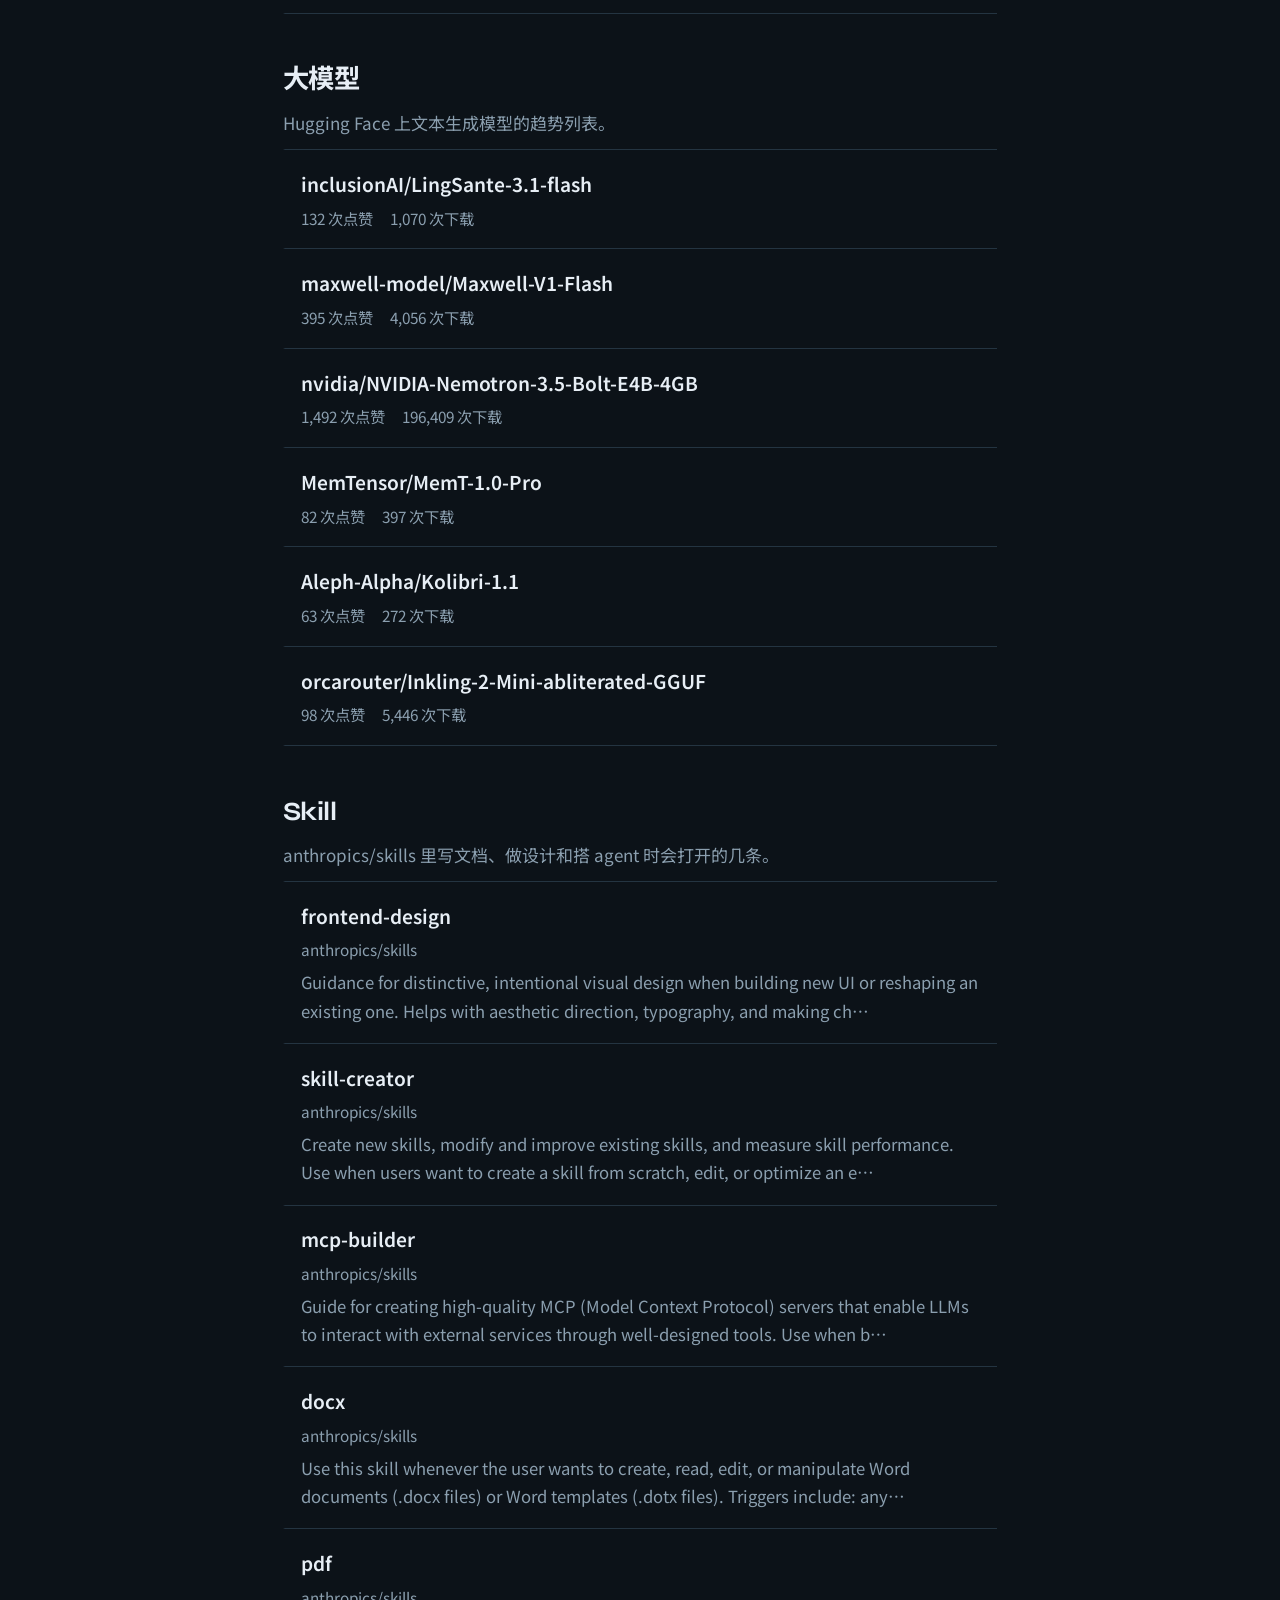
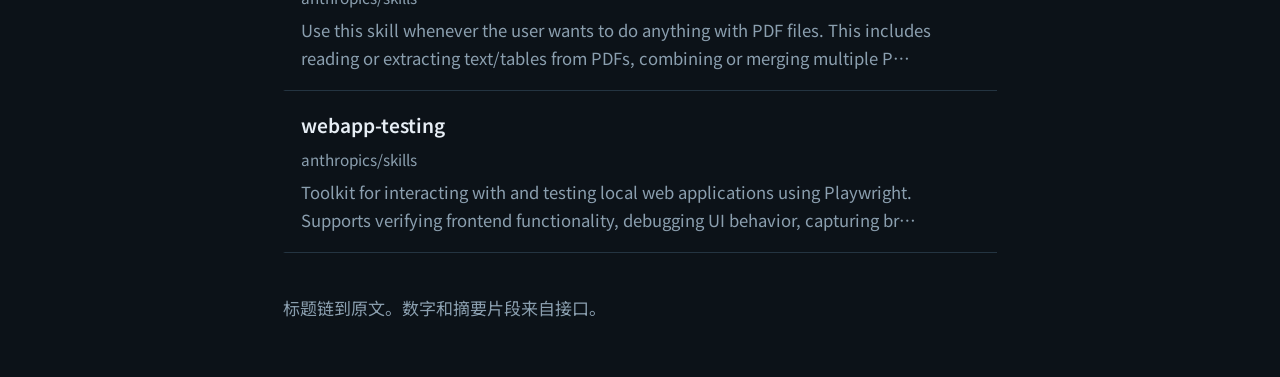
==== commit a4ddc0e9: "Update the daily AI briefing." ====
--- a/docs/index.html
+++ b/docs/index.html
@@ -3,9 +3,9 @@
 <head>
   <meta charset="utf-8">
   <meta name="viewport" content="width=device-width, initial-scale=1">
-  <title>11月23日 AI 简报</title>
+  <title>11月24日 AI 简报</title>
   <meta name="description" content="每天列出新论文、正在热的文本模型，以及会用到的 Skill。点标题打开原文。">
-  <meta property="og:title" content="11月23日 AI 简报">
+  <meta property="og:title" content="11月24日 AI 简报">
   <meta property="og:description" content="每天列出新论文、正在热的文本模型，以及会用到的 Skill。点标题打开原文。">
   <meta property="og:type" content="website">
   <meta property="og:url" content="https://wuwuww.github.io/seo-arena/">
@@ -26,12 +26,12 @@
   <main>
     <article class="wrap">
       <div class="hero">
-        <h1>11月23日</h1>
+        <h1>11月24日</h1>
         <p class="standfirst">每天列出新论文、正在热的文本模型，以及会用到的 Skill。点标题打开原文。</p>
-        <p class="when">更新于 2026-11-23 16:36</p>
+        <p class="when">更新于 2026-11-24 18:41</p>
         <div class="rail" aria-hidden="true"></div>
       </div>
-      <section id="papers"><h2>论文</h2><p class="note">arXiv 最新提交，分类 cs.CL 和 cs.AI。</p><ul class="items"><li><a href="https://arxiv.org/abs/2611.27983v1"><strong>Optimal Linear Regression Without a Variance</strong><span class="bits"><span>stat.ML</span><span>2026-11-20</span><span>Artin Tajdini 等</span></span><span class="detail">We study high-probability linear regression in the infinite variance regime, wherecthe regression noise has only a finite conditional $α$-moment $ν$ for some un…</span></a></li><li><a href="https://arxiv.org/abs/2611.27973v1"><strong>MemOnce: A Scalable Memory Architecture for Large Language Models</strong><span class="bits"><span>cs.CL</span><span>2026-11-20</span><span>Chang Nie 等</span></span><span class="detail">Deploying large language models (LLMs) in long-horizon and continual interactions requires maintaining reusable memory states for future inference, posing chall…</span></a></li><li><a href="https://arxiv.org/abs/2611.27963v1"><strong>Non-penetrating World Models</strong><span class="bits"><span>cs.CV</span><span>2026-11-20</span><span>Yuhang Dai 等</span></span><span class="detail">We study a new problem of preventing object penetration in interactive video world models. To understand how existing models handle this, we introduce NoPeBench…</span></a></li><li><a href="https://arxiv.org/abs/2611.27962v1"><strong>Model Carving: Training Transformers That Optimize Their Own Topology</strong><span class="bits"><span>cs.LG</span><span>2026-11-20</span><span>Kaden Zheng 等</span></span><span class="detail">Machine learning has largely kept separate the choice of architecture and the process of training. A classic Transformer, for instance, trains a fixed set of at…</span></a></li><li><a href="https://arxiv.org/abs/2611.27924v1"><strong>BioEmu2: Scalable Emulation of Biomolecular Dynamics</strong><span class="bits"><span>cs.AI</span><span>2026-11-20</span><span>Michael Gastegger 等</span></span><span class="detail">Despite major advances in structure prediction, modelling the motions and interactions that drive biomolecular function at scale remains a central challenge. We…</span></a></li><li><a href="https://arxiv.org/abs/2611.27919v1"><strong>SUAF: Spectral Universal Advantage Features for Zero-Shot Policy Improvement</strong><span class="bits"><span>cs.LG</span><span>2026-11-20</span><span>Huaze Tang 等</span></span><span class="detail">Reward-independent representations enable reinforcement learning agents to reuse knowledge across tasks, but limited representation capacity raises three fundam…</span></a></li></ul></section><section id="models"><h2>大模型</h2><p class="note">Hugging Face 上文本生成模型的趋势列表。</p><ul class="items"><li><a href="https://huggingface.co/maxwell-model/Maxwell-V1-Flash"><strong>maxwell-model/Maxwell-V1-Flash</strong><span class="bits"><span>365 次点赞</span><span>3,317 次下载</span></span></a></li><li><a href="https://huggingface.co/nvidia/NVIDIA-Nemotron-3.5-Bolt-E4B-4GB"><strong>nvidia/NVIDIA-Nemotron-3.5-Bolt-E4B-4GB</strong><span class="bits"><span>1,461 次点赞</span><span>203,420 次下载</span></span></a></li><li><a href="https://huggingface.co/inclusionAI/LingSante-3.1-flash"><strong>inclusionAI/LingSante-3.1-flash</strong><span class="bits"><span>71 次点赞</span><span>0 次下载</span></span></a></li><li><a href="https://huggingface.co/microsoft/Aion-1.0-Instruct-2.3B"><strong>microsoft/Aion-1.0-Instruct-2.3B</strong><span class="bits"><span>265 次点赞</span><span>3,836 次下载</span></span></a></li><li><a href="https://huggingface.co/OVHaiLLM/Olala-v1.0-mini-7A1B"><strong>OVHaiLLM/Olala-v1.0-mini-7A1B</strong><span class="bits"><span>278 次点赞</span><span>62,806 次下载</span></span></a></li><li><a href="https://huggingface.co/meta-llama/Meta-Llama-3-8B-Instruct"><strong>meta-llama/Meta-Llama-3-8B-Instruct</strong><span class="bits"><span>6,557 次点赞</span><span>433,087 次下载</span></span></a></li></ul></section><section id="skills"><h2>Skill</h2><p class="note">anthropics/skills 里写文档、做设计和搭 agent 时会打开的几条。</p><ul class="items"><li><a href="https://github.com/anthropics/skills/tree/main/skills/frontend-design"><strong>frontend-design</strong><span class="bits"><span>anthropics/skills</span></span><span class="detail">Guidance for distinctive, intentional visual design when building new UI or reshaping an existing one. Helps with aesthetic direction, typography, and making ch…</span></a></li><li><a href="https://github.com/anthropics/skills/tree/main/skills/skill-creator"><strong>skill-creator</strong><span class="bits"><span>anthropics/skills</span></span><span class="detail">Create new skills, modify and improve existing skills, and measure skill performance. Use when users want to create a skill from scratch, edit, or optimize an e…</span></a></li><li><a href="https://github.com/anthropics/skills/tree/main/skills/mcp-builder"><strong>mcp-builder</strong><span class="bits"><span>anthropics/skills</span></span><span class="detail">Guide for creating high-quality MCP (Model Context Protocol) servers that enable LLMs to interact with external services through well-designed tools. Use when b…</span></a></li><li><a href="https://github.com/anthropics/skills/tree/main/skills/docx"><strong>docx</strong><span class="bits"><span>anthropics/skills</span></span><span class="detail">Use this skill whenever the user wants to create, read, edit, or manipulate Word documents (.docx files) or Word templates (.dotx files). Triggers include: any…</span></a></li><li><a href="https://github.com/anthropics/skills/tree/main/skills/pdf"><strong>pdf</strong><span class="bits"><span>anthropics/skills</span></span><span class="detail">Use this skill whenever the user wants to do anything with PDF files. This includes reading or extracting text/tables from PDFs, combining or merging multiple P…</span></a></li><li><a href="https://github.com/anthropics/skills/tree/main/skills/webapp-testing"><strong>webapp-testing</strong><span class="bits"><span>anthropics/skills</span></span><span class="detail">Toolkit for interacting with and testing local web applications using Playwright. Supports verifying frontend functionality, debugging UI behavior, capturing br…</span></a></li></ul></section>
+      <section id="papers"><h2>论文</h2><p class="note">arXiv 最新提交，分类 cs.CL 和 cs.AI。</p><ul class="items"><li><a href="https://arxiv.org/abs/2611.31228v1"><strong>Language Models Steer on Injected Uncertainty Tokens, but Fail to Self-Monitor In Situ</strong><span class="bits"><span>cs.AI</span><span>2026-11-23</span><span>Daniel Theron</span></span><span class="detail">Prompting language models to verbalize stepwise numerical confidence during generation is an increasingly popular approach for triggering backtracking and error…</span></a></li><li><a href="https://arxiv.org/abs/2611.31222v1"><strong>CTLink: A Text-Prompted Segmentation Model for Linking Radiology Report Findings to 3D Chest CT Scans</strong><span class="bits"><span>cs.CV</span><span>2026-11-23</span><span>Mohammed Baharoon 等</span></span><span class="detail">Radiology reports describe findings in text only, without visually marking them on the scan, so readers cannot directly see which abnormality each reported find…</span></a></li><li><a href="https://arxiv.org/abs/2611.31215v1"><strong>Seeking in Space: Benchmarking Purposeful Active Exploration of Vision-Language Models for Spatial Reasoning</strong><span class="bits"><span>cs.AI</span><span>2026-11-23</span><span>Xiwei Liu 等</span></span><span class="detail">Humans explore unfamiliar spaces with purpose, deciding where to look until they have gathered the evidence a spatial question requires. However, can vision-lan…</span></a></li><li><a href="https://arxiv.org/abs/2611.31198v1"><strong>ToolSmith: An Automatic Tool-Generation Framework for Multimodal Search Agents</strong><span class="bits"><span>cs.CL</span><span>2026-11-23</span><span>Rui Sun 等</span></span><span class="detail">Recent multimodal search agents use reasoning, vision, and live web search across many turns to answer questions beyond parametric knowledge by orchestrating a…</span></a></li><li><a href="https://arxiv.org/abs/2611.31194v1"><strong>Learning Neurovascular Codes for EEG-to-fMRI Synthesis</strong><span class="bits"><span>cs.LG</span><span>2026-11-23</span><span>Yiming Sun 等</span></span><span class="detail">In this paper, we introduce Neurovascular Codes as shared EEG representations for fMRI generation. We first train a separate EEG encoder to predict each fMRI si…</span></a></li><li><a href="https://arxiv.org/abs/2611.31190v1"><strong>Know When to Abstain: Conformal Confidence Estimation for Text-to-SQL</strong><span class="bits"><span>cs.AI</span><span>2026-11-23</span><span>Avinash Kumar Singh 等</span></span><span class="detail">Text-to-SQL systems often return queries that execute successfully but answer the wrong question. Detecting these errors at deployment is hard because execution…</span></a></li></ul></section><section id="models"><h2>大模型</h2><p class="note">Hugging Face 上文本生成模型的趋势列表。</p><ul class="items"><li><a href="https://huggingface.co/inclusionAI/LingSante-3.1-flash"><strong>inclusionAI/LingSante-3.1-flash</strong><span class="bits"><span>132 次点赞</span><span>1,070 次下载</span></span></a></li><li><a href="https://huggingface.co/maxwell-model/Maxwell-V1-Flash"><strong>maxwell-model/Maxwell-V1-Flash</strong><span class="bits"><span>395 次点赞</span><span>4,056 次下载</span></span></a></li><li><a href="https://huggingface.co/nvidia/NVIDIA-Nemotron-3.5-Bolt-E4B-4GB"><strong>nvidia/NVIDIA-Nemotron-3.5-Bolt-E4B-4GB</strong><span class="bits"><span>1,492 次点赞</span><span>196,409 次下载</span></span></a></li><li><a href="https://huggingface.co/MemTensor/MemT-1.0-Pro"><strong>MemTensor/MemT-1.0-Pro</strong><span class="bits"><span>82 次点赞</span><span>397 次下载</span></span></a></li><li><a href="https://huggingface.co/Aleph-Alpha/Kolibri-1.1"><strong>Aleph-Alpha/Kolibri-1.1</strong><span class="bits"><span>63 次点赞</span><span>272 次下载</span></span></a></li><li><a href="https://huggingface.co/orcarouter/Inkling-2-Mini-abliterated-GGUF"><strong>orcarouter/Inkling-2-Mini-abliterated-GGUF</strong><span class="bits"><span>98 次点赞</span><span>5,446 次下载</span></span></a></li></ul></section><section id="skills"><h2>Skill</h2><p class="note">anthropics/skills 里写文档、做设计和搭 agent 时会打开的几条。</p><ul class="items"><li><a href="https://github.com/anthropics/skills/tree/main/skills/frontend-design"><strong>frontend-design</strong><span class="bits"><span>anthropics/skills</span></span><span class="detail">Guidance for distinctive, intentional visual design when building new UI or reshaping an existing one. Helps with aesthetic direction, typography, and making ch…</span></a></li><li><a href="https://github.com/anthropics/skills/tree/main/skills/skill-creator"><strong>skill-creator</strong><span class="bits"><span>anthropics/skills</span></span><span class="detail">Create new skills, modify and improve existing skills, and measure skill performance. Use when users want to create a skill from scratch, edit, or optimize an e…</span></a></li><li><a href="https://github.com/anthropics/skills/tree/main/skills/mcp-builder"><strong>mcp-builder</strong><span class="bits"><span>anthropics/skills</span></span><span class="detail">Guide for creating high-quality MCP (Model Context Protocol) servers that enable LLMs to interact with external services through well-designed tools. Use when b…</span></a></li><li><a href="https://github.com/anthropics/skills/tree/main/skills/docx"><strong>docx</strong><span class="bits"><span>anthropics/skills</span></span><span class="detail">Use this skill whenever the user wants to create, read, edit, or manipulate Word documents (.docx files) or Word templates (.dotx files). Triggers include: any…</span></a></li><li><a href="https://github.com/anthropics/skills/tree/main/skills/pdf"><strong>pdf</strong><span class="bits"><span>anthropics/skills</span></span><span class="detail">Use this skill whenever the user wants to do anything with PDF files. This includes reading or extracting text/tables from PDFs, combining or merging multiple P…</span></a></li><li><a href="https://github.com/anthropics/skills/tree/main/skills/webapp-testing"><strong>webapp-testing</strong><span class="bits"><span>anthropics/skills</span></span><span class="detail">Toolkit for interacting with and testing local web applications using Playwright. Supports verifying frontend functionality, debugging UI behavior, capturing br…</span></a></li></ul></section>
     </article>
   </main>
   <footer><div class="wrap"><p>标题链到原文。数字和摘要片段来自接口。</p></div></footer>
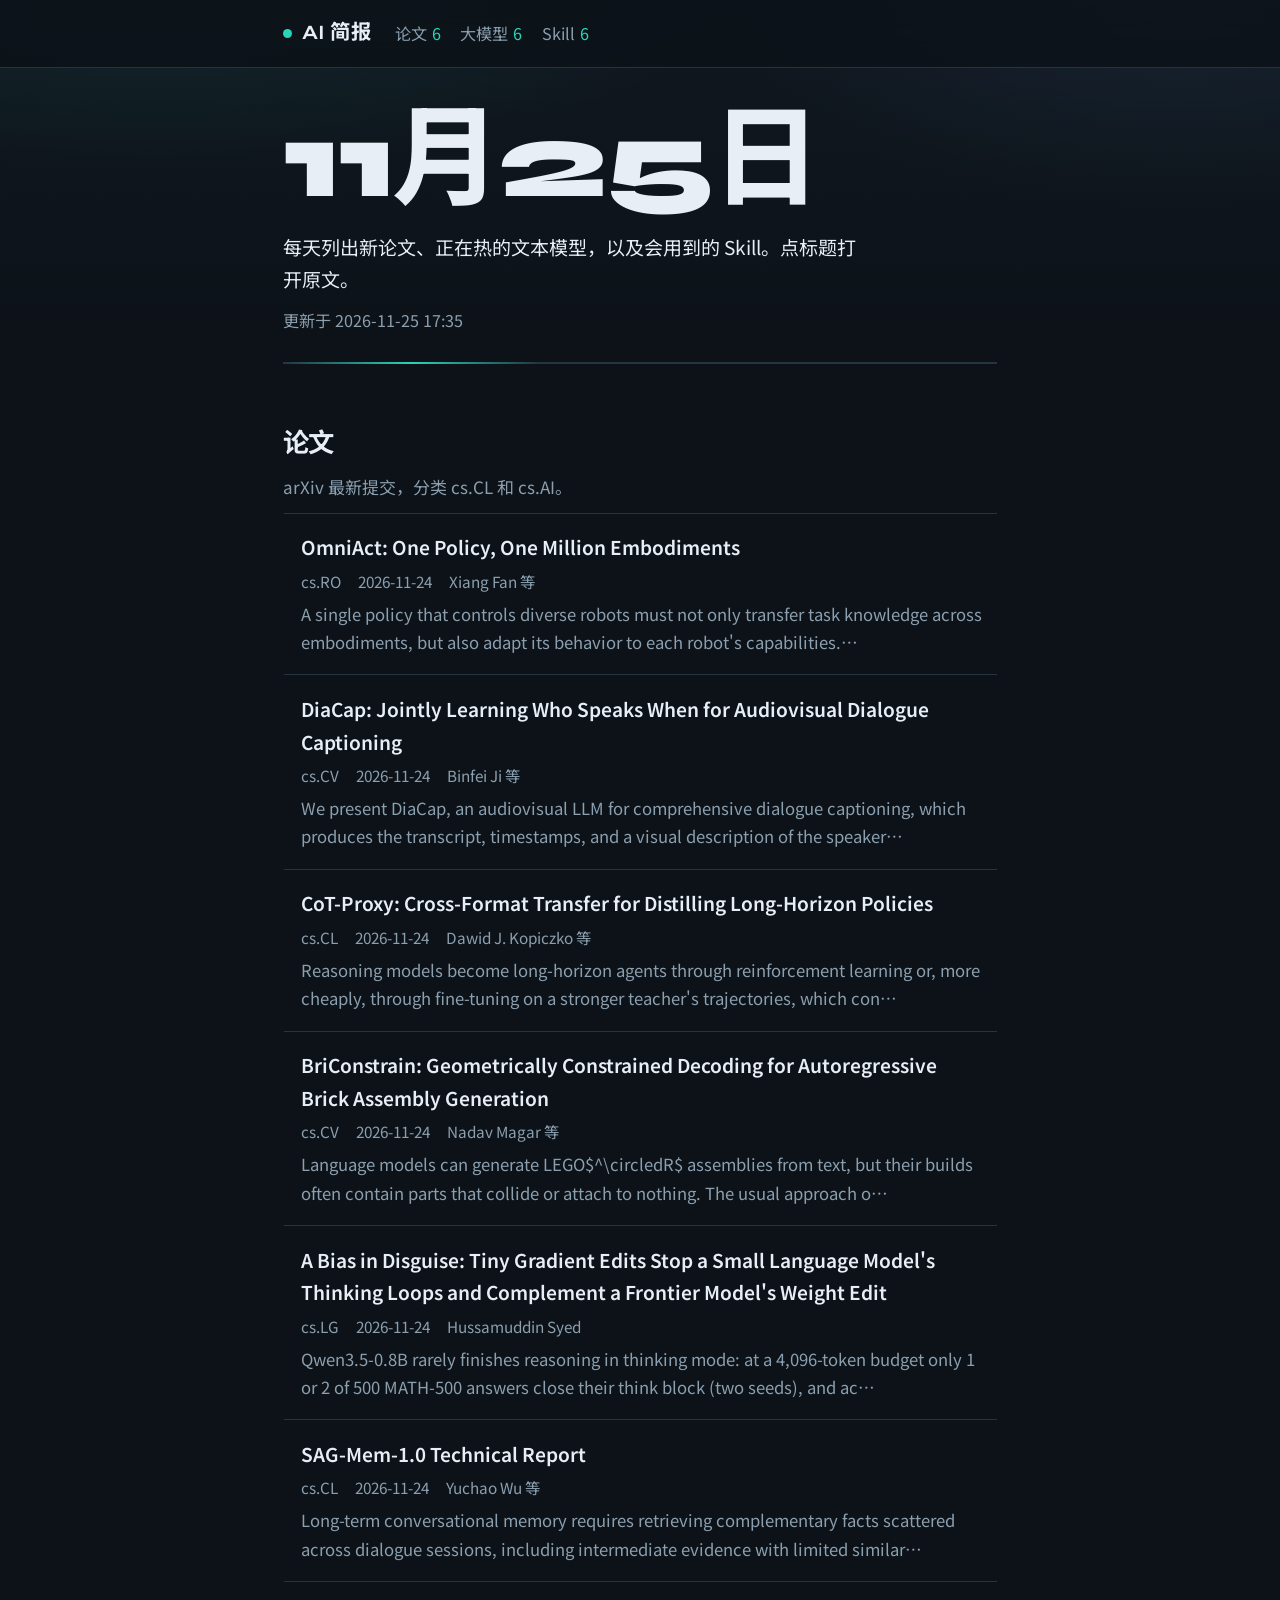
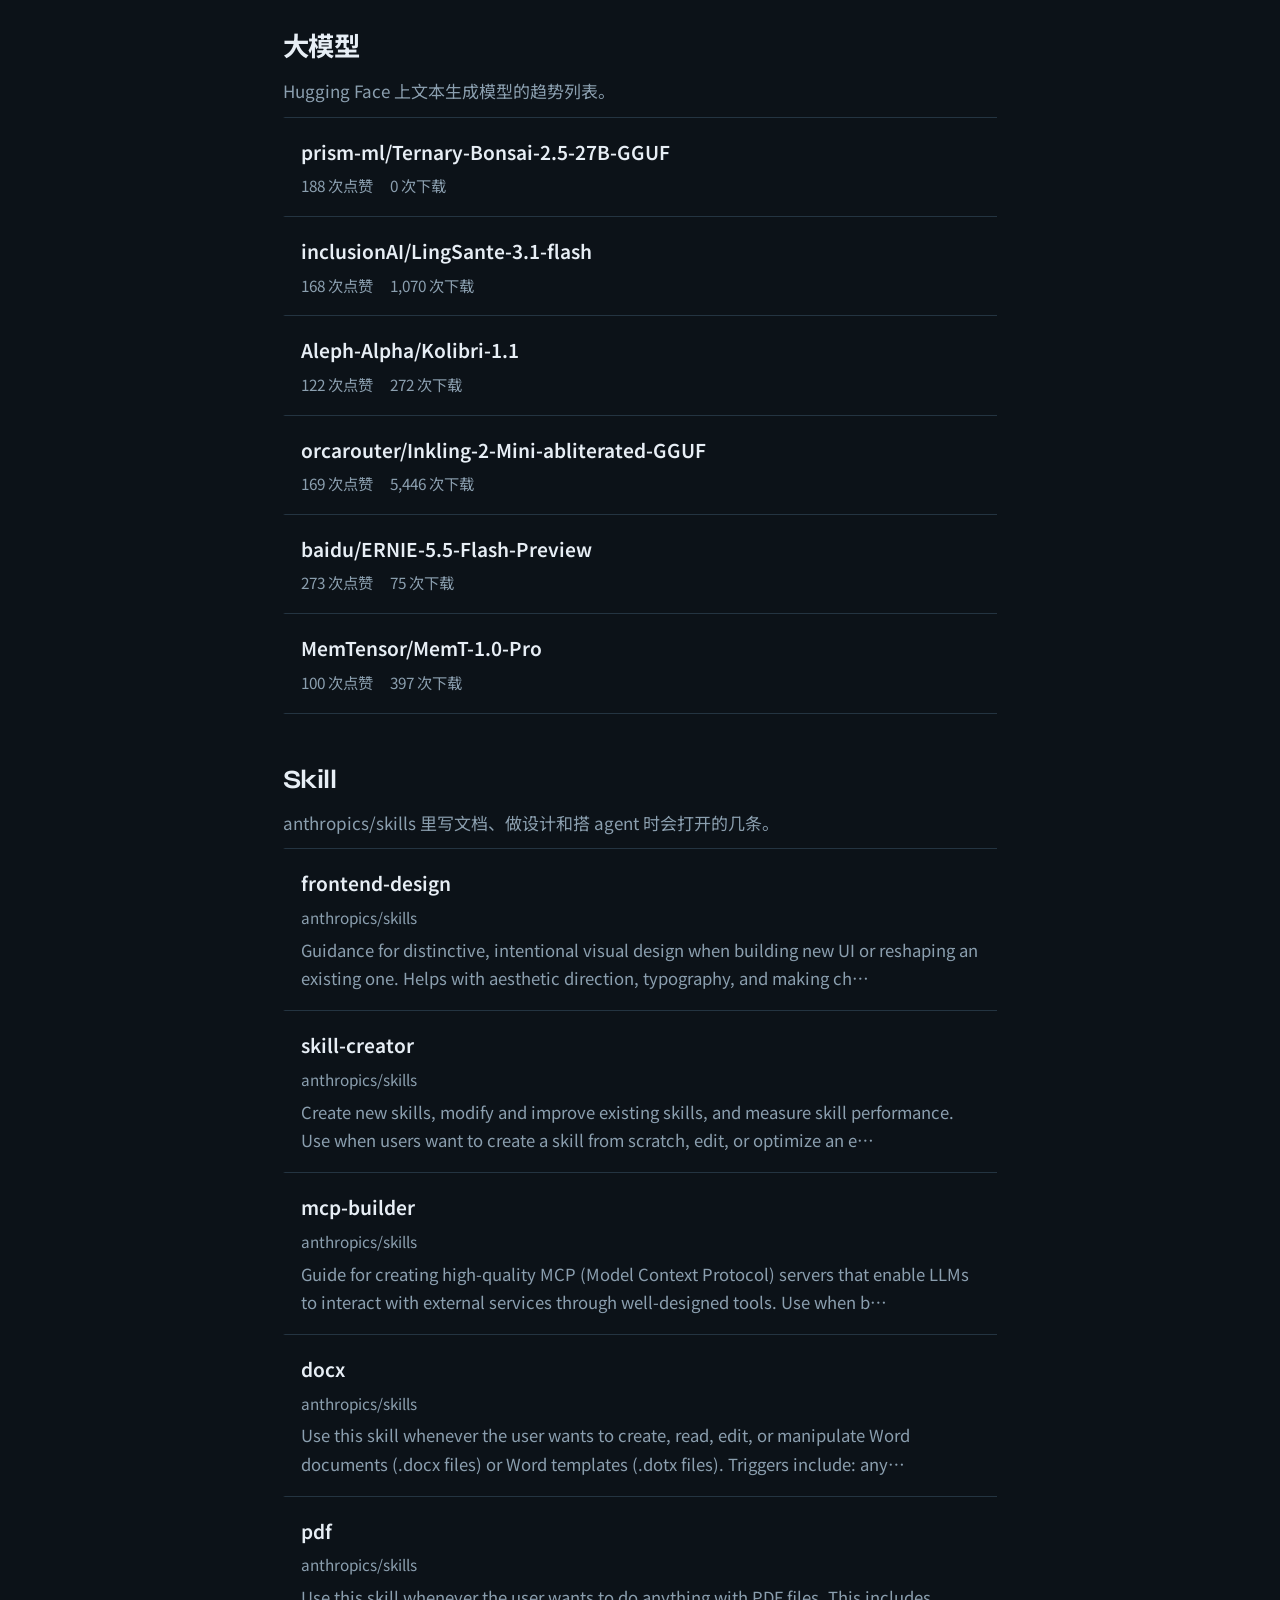
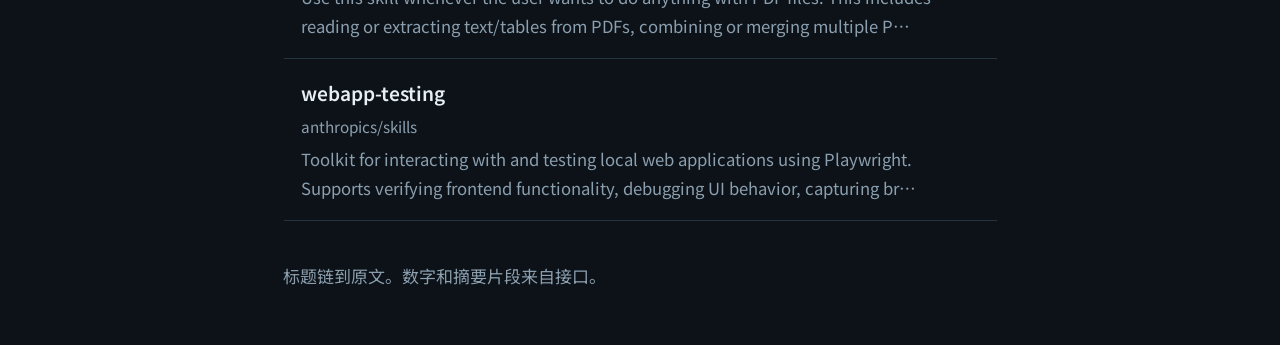
==== commit ae847b0f: "Update the daily AI briefing." ====
--- a/docs/index.html
+++ b/docs/index.html
@@ -3,9 +3,9 @@
 <head>
   <meta charset="utf-8">
   <meta name="viewport" content="width=device-width, initial-scale=1">
-  <title>11月24日 AI 简报</title>
+  <title>11月25日 AI 简报</title>
   <meta name="description" content="每天列出新论文、正在热的文本模型，以及会用到的 Skill。点标题打开原文。">
-  <meta property="og:title" content="11月24日 AI 简报">
+  <meta property="og:title" content="11月25日 AI 简报">
   <meta property="og:description" content="每天列出新论文、正在热的文本模型，以及会用到的 Skill。点标题打开原文。">
   <meta property="og:type" content="website">
   <meta property="og:url" content="https://wuwuww.github.io/seo-arena/">
@@ -26,12 +26,12 @@
   <main>
     <article class="wrap">
       <div class="hero">
-        <h1>11月24日</h1>
+        <h1>11月25日</h1>
         <p class="standfirst">每天列出新论文、正在热的文本模型，以及会用到的 Skill。点标题打开原文。</p>
-        <p class="when">更新于 2026-11-24 18:41</p>
+        <p class="when">更新于 2026-11-25 17:35</p>
         <div class="rail" aria-hidden="true"></div>
       </div>
-      <section id="papers"><h2>论文</h2><p class="note">arXiv 最新提交，分类 cs.CL 和 cs.AI。</p><ul class="items"><li><a href="https://arxiv.org/abs/2611.31228v1"><strong>Language Models Steer on Injected Uncertainty Tokens, but Fail to Self-Monitor In Situ</strong><span class="bits"><span>cs.AI</span><span>2026-11-23</span><span>Daniel Theron</span></span><span class="detail">Prompting language models to verbalize stepwise numerical confidence during generation is an increasingly popular approach for triggering backtracking and error…</span></a></li><li><a href="https://arxiv.org/abs/2611.31222v1"><strong>CTLink: A Text-Prompted Segmentation Model for Linking Radiology Report Findings to 3D Chest CT Scans</strong><span class="bits"><span>cs.CV</span><span>2026-11-23</span><span>Mohammed Baharoon 等</span></span><span class="detail">Radiology reports describe findings in text only, without visually marking them on the scan, so readers cannot directly see which abnormality each reported find…</span></a></li><li><a href="https://arxiv.org/abs/2611.31215v1"><strong>Seeking in Space: Benchmarking Purposeful Active Exploration of Vision-Language Models for Spatial Reasoning</strong><span class="bits"><span>cs.AI</span><span>2026-11-23</span><span>Xiwei Liu 等</span></span><span class="detail">Humans explore unfamiliar spaces with purpose, deciding where to look until they have gathered the evidence a spatial question requires. However, can vision-lan…</span></a></li><li><a href="https://arxiv.org/abs/2611.31198v1"><strong>ToolSmith: An Automatic Tool-Generation Framework for Multimodal Search Agents</strong><span class="bits"><span>cs.CL</span><span>2026-11-23</span><span>Rui Sun 等</span></span><span class="detail">Recent multimodal search agents use reasoning, vision, and live web search across many turns to answer questions beyond parametric knowledge by orchestrating a…</span></a></li><li><a href="https://arxiv.org/abs/2611.31194v1"><strong>Learning Neurovascular Codes for EEG-to-fMRI Synthesis</strong><span class="bits"><span>cs.LG</span><span>2026-11-23</span><span>Yiming Sun 等</span></span><span class="detail">In this paper, we introduce Neurovascular Codes as shared EEG representations for fMRI generation. We first train a separate EEG encoder to predict each fMRI si…</span></a></li><li><a href="https://arxiv.org/abs/2611.31190v1"><strong>Know When to Abstain: Conformal Confidence Estimation for Text-to-SQL</strong><span class="bits"><span>cs.AI</span><span>2026-11-23</span><span>Avinash Kumar Singh 等</span></span><span class="detail">Text-to-SQL systems often return queries that execute successfully but answer the wrong question. Detecting these errors at deployment is hard because execution…</span></a></li></ul></section><section id="models"><h2>大模型</h2><p class="note">Hugging Face 上文本生成模型的趋势列表。</p><ul class="items"><li><a href="https://huggingface.co/inclusionAI/LingSante-3.1-flash"><strong>inclusionAI/LingSante-3.1-flash</strong><span class="bits"><span>132 次点赞</span><span>1,070 次下载</span></span></a></li><li><a href="https://huggingface.co/maxwell-model/Maxwell-V1-Flash"><strong>maxwell-model/Maxwell-V1-Flash</strong><span class="bits"><span>395 次点赞</span><span>4,056 次下载</span></span></a></li><li><a href="https://huggingface.co/nvidia/NVIDIA-Nemotron-3.5-Bolt-E4B-4GB"><strong>nvidia/NVIDIA-Nemotron-3.5-Bolt-E4B-4GB</strong><span class="bits"><span>1,492 次点赞</span><span>196,409 次下载</span></span></a></li><li><a href="https://huggingface.co/MemTensor/MemT-1.0-Pro"><strong>MemTensor/MemT-1.0-Pro</strong><span class="bits"><span>82 次点赞</span><span>397 次下载</span></span></a></li><li><a href="https://huggingface.co/Aleph-Alpha/Kolibri-1.1"><strong>Aleph-Alpha/Kolibri-1.1</strong><span class="bits"><span>63 次点赞</span><span>272 次下载</span></span></a></li><li><a href="https://huggingface.co/orcarouter/Inkling-2-Mini-abliterated-GGUF"><strong>orcarouter/Inkling-2-Mini-abliterated-GGUF</strong><span class="bits"><span>98 次点赞</span><span>5,446 次下载</span></span></a></li></ul></section><section id="skills"><h2>Skill</h2><p class="note">anthropics/skills 里写文档、做设计和搭 agent 时会打开的几条。</p><ul class="items"><li><a href="https://github.com/anthropics/skills/tree/main/skills/frontend-design"><strong>frontend-design</strong><span class="bits"><span>anthropics/skills</span></span><span class="detail">Guidance for distinctive, intentional visual design when building new UI or reshaping an existing one. Helps with aesthetic direction, typography, and making ch…</span></a></li><li><a href="https://github.com/anthropics/skills/tree/main/skills/skill-creator"><strong>skill-creator</strong><span class="bits"><span>anthropics/skills</span></span><span class="detail">Create new skills, modify and improve existing skills, and measure skill performance. Use when users want to create a skill from scratch, edit, or optimize an e…</span></a></li><li><a href="https://github.com/anthropics/skills/tree/main/skills/mcp-builder"><strong>mcp-builder</strong><span class="bits"><span>anthropics/skills</span></span><span class="detail">Guide for creating high-quality MCP (Model Context Protocol) servers that enable LLMs to interact with external services through well-designed tools. Use when b…</span></a></li><li><a href="https://github.com/anthropics/skills/tree/main/skills/docx"><strong>docx</strong><span class="bits"><span>anthropics/skills</span></span><span class="detail">Use this skill whenever the user wants to create, read, edit, or manipulate Word documents (.docx files) or Word templates (.dotx files). Triggers include: any…</span></a></li><li><a href="https://github.com/anthropics/skills/tree/main/skills/pdf"><strong>pdf</strong><span class="bits"><span>anthropics/skills</span></span><span class="detail">Use this skill whenever the user wants to do anything with PDF files. This includes reading or extracting text/tables from PDFs, combining or merging multiple P…</span></a></li><li><a href="https://github.com/anthropics/skills/tree/main/skills/webapp-testing"><strong>webapp-testing</strong><span class="bits"><span>anthropics/skills</span></span><span class="detail">Toolkit for interacting with and testing local web applications using Playwright. Supports verifying frontend functionality, debugging UI behavior, capturing br…</span></a></li></ul></section>
+      <section id="papers"><h2>论文</h2><p class="note">arXiv 最新提交，分类 cs.CL 和 cs.AI。</p><ul class="items"><li><a href="https://arxiv.org/abs/2611.33158v1"><strong>OmniAct: One Policy, One Million Embodiments</strong><span class="bits"><span>cs.RO</span><span>2026-11-24</span><span>Xiang Fan 等</span></span><span class="detail">A single policy that controls diverse robots must not only transfer task knowledge across embodiments, but also adapt its behavior to each robot&#x27;s capabilities.…</span></a></li><li><a href="https://arxiv.org/abs/2611.33153v1"><strong>DiaCap: Jointly Learning Who Speaks When for Audiovisual Dialogue Captioning</strong><span class="bits"><span>cs.CV</span><span>2026-11-24</span><span>Binfei Ji 等</span></span><span class="detail">We present DiaCap, an audiovisual LLM for comprehensive dialogue captioning, which produces the transcript, timestamps, and a visual description of the speaker…</span></a></li><li><a href="https://arxiv.org/abs/2611.33148v1"><strong>CoT-Proxy: Cross-Format Transfer for Distilling Long-Horizon Policies</strong><span class="bits"><span>cs.CL</span><span>2026-11-24</span><span>Dawid J. Kopiczko 等</span></span><span class="detail">Reasoning models become long-horizon agents through reinforcement learning or, more cheaply, through fine-tuning on a stronger teacher&#x27;s trajectories, which con…</span></a></li><li><a href="https://arxiv.org/abs/2611.33135v1"><strong>BriConstrain: Geometrically Constrained Decoding for Autoregressive Brick Assembly Generation</strong><span class="bits"><span>cs.CV</span><span>2026-11-24</span><span>Nadav Magar 等</span></span><span class="detail">Language models can generate LEGO$^\circledR$ assemblies from text, but their builds often contain parts that collide or attach to nothing. The usual approach o…</span></a></li><li><a href="https://arxiv.org/abs/2611.33133v1"><strong>A Bias in Disguise: Tiny Gradient Edits Stop a Small Language Model&#x27;s Thinking Loops and Complement a Frontier Model&#x27;s Weight Edit</strong><span class="bits"><span>cs.LG</span><span>2026-11-24</span><span>Hussamuddin Syed</span></span><span class="detail">Qwen3.5-0.8B rarely finishes reasoning in thinking mode: at a 4,096-token budget only 1 or 2 of 500 MATH-500 answers close their think block (two seeds), and ac…</span></a></li><li><a href="https://arxiv.org/abs/2611.33124v1"><strong>SAG-Mem-1.0 Technical Report</strong><span class="bits"><span>cs.CL</span><span>2026-11-24</span><span>Yuchao Wu 等</span></span><span class="detail">Long-term conversational memory requires retrieving complementary facts scattered across dialogue sessions, including intermediate evidence with limited similar…</span></a></li></ul></section><section id="models"><h2>大模型</h2><p class="note">Hugging Face 上文本生成模型的趋势列表。</p><ul class="items"><li><a href="https://huggingface.co/prism-ml/Ternary-Bonsai-2.5-27B-GGUF"><strong>prism-ml/Ternary-Bonsai-2.5-27B-GGUF</strong><span class="bits"><span>188 次点赞</span><span>0 次下载</span></span></a></li><li><a href="https://huggingface.co/inclusionAI/LingSante-3.1-flash"><strong>inclusionAI/LingSante-3.1-flash</strong><span class="bits"><span>168 次点赞</span><span>1,070 次下载</span></span></a></li><li><a href="https://huggingface.co/Aleph-Alpha/Kolibri-1.1"><strong>Aleph-Alpha/Kolibri-1.1</strong><span class="bits"><span>122 次点赞</span><span>272 次下载</span></span></a></li><li><a href="https://huggingface.co/orcarouter/Inkling-2-Mini-abliterated-GGUF"><strong>orcarouter/Inkling-2-Mini-abliterated-GGUF</strong><span class="bits"><span>169 次点赞</span><span>5,446 次下载</span></span></a></li><li><a href="https://huggingface.co/baidu/ERNIE-5.5-Flash-Preview"><strong>baidu/ERNIE-5.5-Flash-Preview</strong><span class="bits"><span>273 次点赞</span><span>75 次下载</span></span></a></li><li><a href="https://huggingface.co/MemTensor/MemT-1.0-Pro"><strong>MemTensor/MemT-1.0-Pro</strong><span class="bits"><span>100 次点赞</span><span>397 次下载</span></span></a></li></ul></section><section id="skills"><h2>Skill</h2><p class="note">anthropics/skills 里写文档、做设计和搭 agent 时会打开的几条。</p><ul class="items"><li><a href="https://github.com/anthropics/skills/tree/main/skills/frontend-design"><strong>frontend-design</strong><span class="bits"><span>anthropics/skills</span></span><span class="detail">Guidance for distinctive, intentional visual design when building new UI or reshaping an existing one. Helps with aesthetic direction, typography, and making ch…</span></a></li><li><a href="https://github.com/anthropics/skills/tree/main/skills/skill-creator"><strong>skill-creator</strong><span class="bits"><span>anthropics/skills</span></span><span class="detail">Create new skills, modify and improve existing skills, and measure skill performance. Use when users want to create a skill from scratch, edit, or optimize an e…</span></a></li><li><a href="https://github.com/anthropics/skills/tree/main/skills/mcp-builder"><strong>mcp-builder</strong><span class="bits"><span>anthropics/skills</span></span><span class="detail">Guide for creating high-quality MCP (Model Context Protocol) servers that enable LLMs to interact with external services through well-designed tools. Use when b…</span></a></li><li><a href="https://github.com/anthropics/skills/tree/main/skills/docx"><strong>docx</strong><span class="bits"><span>anthropics/skills</span></span><span class="detail">Use this skill whenever the user wants to create, read, edit, or manipulate Word documents (.docx files) or Word templates (.dotx files). Triggers include: any…</span></a></li><li><a href="https://github.com/anthropics/skills/tree/main/skills/pdf"><strong>pdf</strong><span class="bits"><span>anthropics/skills</span></span><span class="detail">Use this skill whenever the user wants to do anything with PDF files. This includes reading or extracting text/tables from PDFs, combining or merging multiple P…</span></a></li><li><a href="https://github.com/anthropics/skills/tree/main/skills/webapp-testing"><strong>webapp-testing</strong><span class="bits"><span>anthropics/skills</span></span><span class="detail">Toolkit for interacting with and testing local web applications using Playwright. Supports verifying frontend functionality, debugging UI behavior, capturing br…</span></a></li></ul></section>
     </article>
   </main>
   <footer><div class="wrap"><p>标题链到原文。数字和摘要片段来自接口。</p></div></footer>
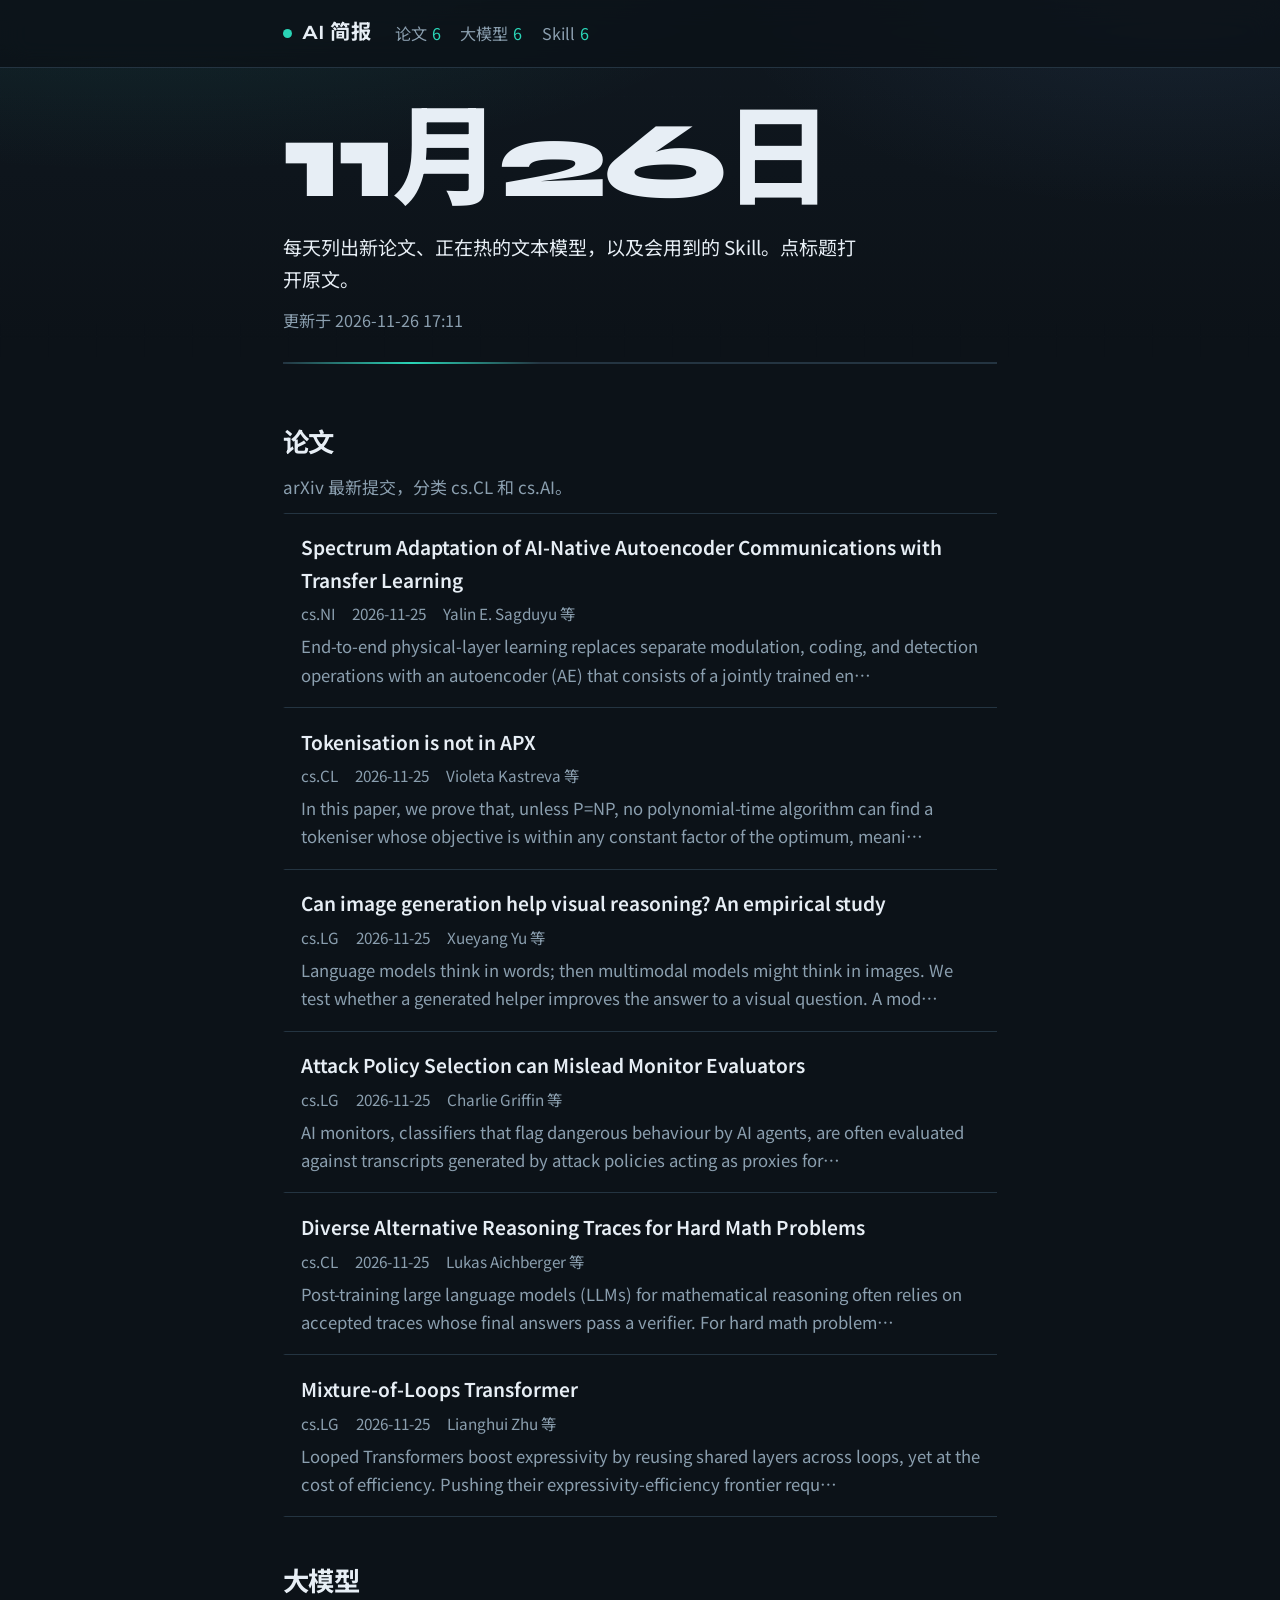
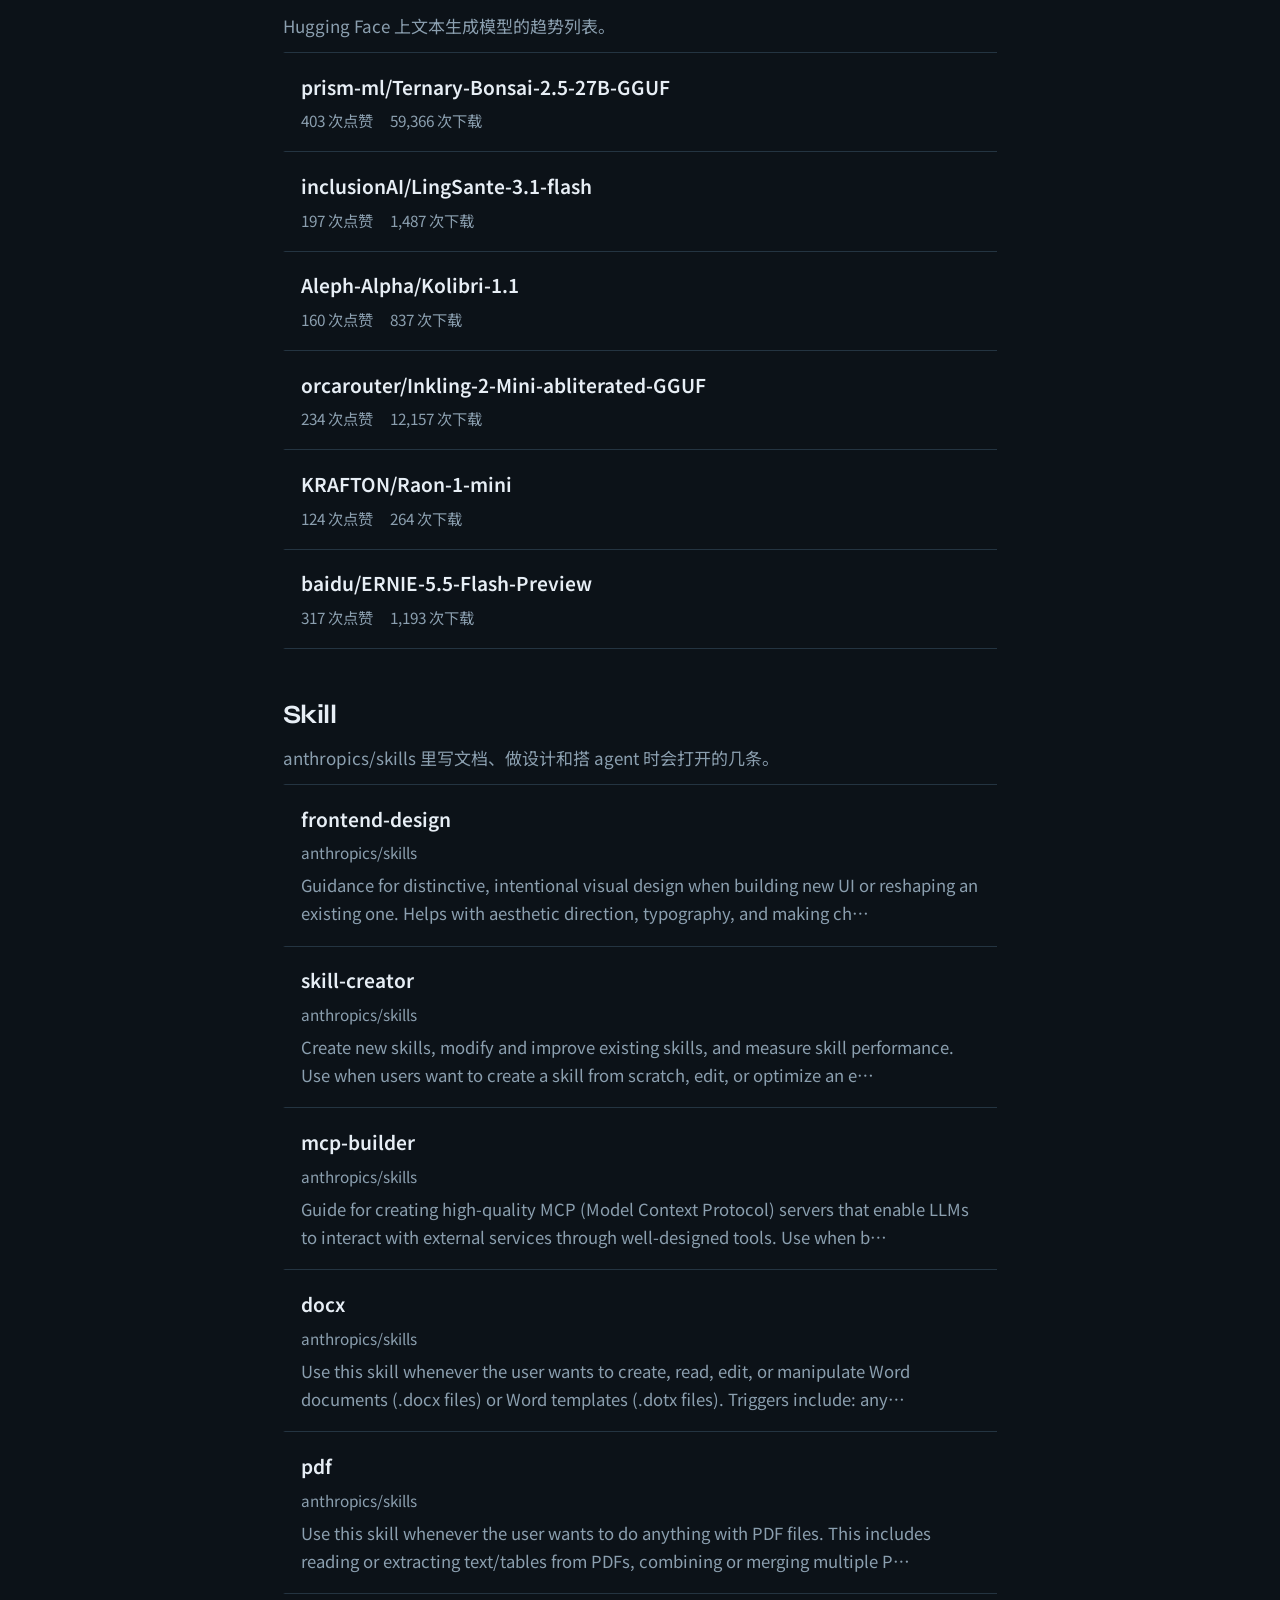
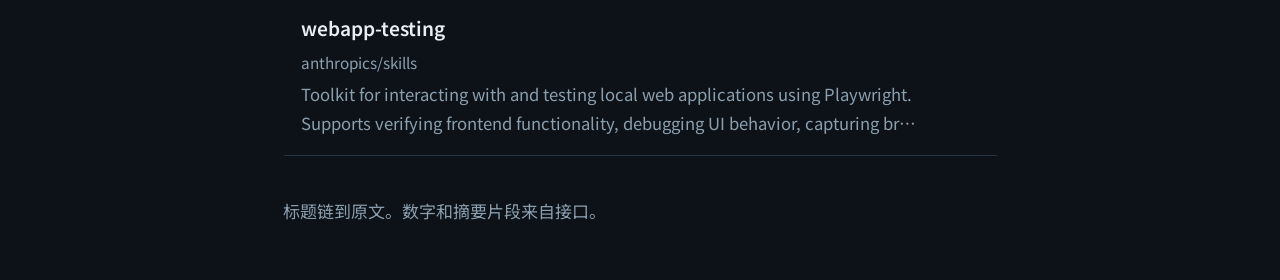
==== commit 4a55fee7: "Update the daily AI briefing." ====
--- a/docs/index.html
+++ b/docs/index.html
@@ -3,9 +3,9 @@
 <head>
   <meta charset="utf-8">
   <meta name="viewport" content="width=device-width, initial-scale=1">
-  <title>11月25日 AI 简报</title>
+  <title>11月26日 AI 简报</title>
   <meta name="description" content="每天列出新论文、正在热的文本模型，以及会用到的 Skill。点标题打开原文。">
-  <meta property="og:title" content="11月25日 AI 简报">
+  <meta property="og:title" content="11月26日 AI 简报">
   <meta property="og:description" content="每天列出新论文、正在热的文本模型，以及会用到的 Skill。点标题打开原文。">
   <meta property="og:type" content="website">
   <meta property="og:url" content="https://wuwuww.github.io/seo-arena/">
@@ -26,12 +26,12 @@
   <main>
     <article class="wrap">
       <div class="hero">
-        <h1>11月25日</h1>
+        <h1>11月26日</h1>
         <p class="standfirst">每天列出新论文、正在热的文本模型，以及会用到的 Skill。点标题打开原文。</p>
-        <p class="when">更新于 2026-11-25 17:35</p>
+        <p class="when">更新于 2026-11-26 17:11</p>
         <div class="rail" aria-hidden="true"></div>
       </div>
-      <section id="papers"><h2>论文</h2><p class="note">arXiv 最新提交，分类 cs.CL 和 cs.AI。</p><ul class="items"><li><a href="https://arxiv.org/abs/2611.33158v1"><strong>OmniAct: One Policy, One Million Embodiments</strong><span class="bits"><span>cs.RO</span><span>2026-11-24</span><span>Xiang Fan 等</span></span><span class="detail">A single policy that controls diverse robots must not only transfer task knowledge across embodiments, but also adapt its behavior to each robot&#x27;s capabilities.…</span></a></li><li><a href="https://arxiv.org/abs/2611.33153v1"><strong>DiaCap: Jointly Learning Who Speaks When for Audiovisual Dialogue Captioning</strong><span class="bits"><span>cs.CV</span><span>2026-11-24</span><span>Binfei Ji 等</span></span><span class="detail">We present DiaCap, an audiovisual LLM for comprehensive dialogue captioning, which produces the transcript, timestamps, and a visual description of the speaker…</span></a></li><li><a href="https://arxiv.org/abs/2611.33148v1"><strong>CoT-Proxy: Cross-Format Transfer for Distilling Long-Horizon Policies</strong><span class="bits"><span>cs.CL</span><span>2026-11-24</span><span>Dawid J. Kopiczko 等</span></span><span class="detail">Reasoning models become long-horizon agents through reinforcement learning or, more cheaply, through fine-tuning on a stronger teacher&#x27;s trajectories, which con…</span></a></li><li><a href="https://arxiv.org/abs/2611.33135v1"><strong>BriConstrain: Geometrically Constrained Decoding for Autoregressive Brick Assembly Generation</strong><span class="bits"><span>cs.CV</span><span>2026-11-24</span><span>Nadav Magar 等</span></span><span class="detail">Language models can generate LEGO$^\circledR$ assemblies from text, but their builds often contain parts that collide or attach to nothing. The usual approach o…</span></a></li><li><a href="https://arxiv.org/abs/2611.33133v1"><strong>A Bias in Disguise: Tiny Gradient Edits Stop a Small Language Model&#x27;s Thinking Loops and Complement a Frontier Model&#x27;s Weight Edit</strong><span class="bits"><span>cs.LG</span><span>2026-11-24</span><span>Hussamuddin Syed</span></span><span class="detail">Qwen3.5-0.8B rarely finishes reasoning in thinking mode: at a 4,096-token budget only 1 or 2 of 500 MATH-500 answers close their think block (two seeds), and ac…</span></a></li><li><a href="https://arxiv.org/abs/2611.33124v1"><strong>SAG-Mem-1.0 Technical Report</strong><span class="bits"><span>cs.CL</span><span>2026-11-24</span><span>Yuchao Wu 等</span></span><span class="detail">Long-term conversational memory requires retrieving complementary facts scattered across dialogue sessions, including intermediate evidence with limited similar…</span></a></li></ul></section><section id="models"><h2>大模型</h2><p class="note">Hugging Face 上文本生成模型的趋势列表。</p><ul class="items"><li><a href="https://huggingface.co/prism-ml/Ternary-Bonsai-2.5-27B-GGUF"><strong>prism-ml/Ternary-Bonsai-2.5-27B-GGUF</strong><span class="bits"><span>188 次点赞</span><span>0 次下载</span></span></a></li><li><a href="https://huggingface.co/inclusionAI/LingSante-3.1-flash"><strong>inclusionAI/LingSante-3.1-flash</strong><span class="bits"><span>168 次点赞</span><span>1,070 次下载</span></span></a></li><li><a href="https://huggingface.co/Aleph-Alpha/Kolibri-1.1"><strong>Aleph-Alpha/Kolibri-1.1</strong><span class="bits"><span>122 次点赞</span><span>272 次下载</span></span></a></li><li><a href="https://huggingface.co/orcarouter/Inkling-2-Mini-abliterated-GGUF"><strong>orcarouter/Inkling-2-Mini-abliterated-GGUF</strong><span class="bits"><span>169 次点赞</span><span>5,446 次下载</span></span></a></li><li><a href="https://huggingface.co/baidu/ERNIE-5.5-Flash-Preview"><strong>baidu/ERNIE-5.5-Flash-Preview</strong><span class="bits"><span>273 次点赞</span><span>75 次下载</span></span></a></li><li><a href="https://huggingface.co/MemTensor/MemT-1.0-Pro"><strong>MemTensor/MemT-1.0-Pro</strong><span class="bits"><span>100 次点赞</span><span>397 次下载</span></span></a></li></ul></section><section id="skills"><h2>Skill</h2><p class="note">anthropics/skills 里写文档、做设计和搭 agent 时会打开的几条。</p><ul class="items"><li><a href="https://github.com/anthropics/skills/tree/main/skills/frontend-design"><strong>frontend-design</strong><span class="bits"><span>anthropics/skills</span></span><span class="detail">Guidance for distinctive, intentional visual design when building new UI or reshaping an existing one. Helps with aesthetic direction, typography, and making ch…</span></a></li><li><a href="https://github.com/anthropics/skills/tree/main/skills/skill-creator"><strong>skill-creator</strong><span class="bits"><span>anthropics/skills</span></span><span class="detail">Create new skills, modify and improve existing skills, and measure skill performance. Use when users want to create a skill from scratch, edit, or optimize an e…</span></a></li><li><a href="https://github.com/anthropics/skills/tree/main/skills/mcp-builder"><strong>mcp-builder</strong><span class="bits"><span>anthropics/skills</span></span><span class="detail">Guide for creating high-quality MCP (Model Context Protocol) servers that enable LLMs to interact with external services through well-designed tools. Use when b…</span></a></li><li><a href="https://github.com/anthropics/skills/tree/main/skills/docx"><strong>docx</strong><span class="bits"><span>anthropics/skills</span></span><span class="detail">Use this skill whenever the user wants to create, read, edit, or manipulate Word documents (.docx files) or Word templates (.dotx files). Triggers include: any…</span></a></li><li><a href="https://github.com/anthropics/skills/tree/main/skills/pdf"><strong>pdf</strong><span class="bits"><span>anthropics/skills</span></span><span class="detail">Use this skill whenever the user wants to do anything with PDF files. This includes reading or extracting text/tables from PDFs, combining or merging multiple P…</span></a></li><li><a href="https://github.com/anthropics/skills/tree/main/skills/webapp-testing"><strong>webapp-testing</strong><span class="bits"><span>anthropics/skills</span></span><span class="detail">Toolkit for interacting with and testing local web applications using Playwright. Supports verifying frontend functionality, debugging UI behavior, capturing br…</span></a></li></ul></section>
+      <section id="papers"><h2>论文</h2><p class="note">arXiv 最新提交，分类 cs.CL 和 cs.AI。</p><ul class="items"><li><a href="https://arxiv.org/abs/2611.34942v1"><strong>Spectrum Adaptation of AI-Native Autoencoder Communications with Transfer Learning</strong><span class="bits"><span>cs.NI</span><span>2026-11-25</span><span>Yalin E. Sagduyu 等</span></span><span class="detail">End-to-end physical-layer learning replaces separate modulation, coding, and detection operations with an autoencoder (AE) that consists of a jointly trained en…</span></a></li><li><a href="https://arxiv.org/abs/2611.34938v1"><strong>Tokenisation is not in APX</strong><span class="bits"><span>cs.CL</span><span>2026-11-25</span><span>Violeta Kastreva 等</span></span><span class="detail">In this paper, we prove that, unless P=NP, no polynomial-time algorithm can find a tokeniser whose objective is within any constant factor of the optimum, meani…</span></a></li><li><a href="https://arxiv.org/abs/2611.34935v1"><strong>Can image generation help visual reasoning? An empirical study</strong><span class="bits"><span>cs.LG</span><span>2026-11-25</span><span>Xueyang Yu 等</span></span><span class="detail">Language models think in words; then multimodal models might think in images. We test whether a generated helper improves the answer to a visual question. A mod…</span></a></li><li><a href="https://arxiv.org/abs/2611.34934v1"><strong>Attack Policy Selection can Mislead Monitor Evaluators</strong><span class="bits"><span>cs.LG</span><span>2026-11-25</span><span>Charlie Griffin 等</span></span><span class="detail">AI monitors, classifiers that flag dangerous behaviour by AI agents, are often evaluated against transcripts generated by attack policies acting as proxies for…</span></a></li><li><a href="https://arxiv.org/abs/2611.34928v1"><strong>Diverse Alternative Reasoning Traces for Hard Math Problems</strong><span class="bits"><span>cs.CL</span><span>2026-11-25</span><span>Lukas Aichberger 等</span></span><span class="detail">Post-training large language models (LLMs) for mathematical reasoning often relies on accepted traces whose final answers pass a verifier. For hard math problem…</span></a></li><li><a href="https://arxiv.org/abs/2611.34923v1"><strong>Mixture-of-Loops Transformer</strong><span class="bits"><span>cs.LG</span><span>2026-11-25</span><span>Lianghui Zhu 等</span></span><span class="detail">Looped Transformers boost expressivity by reusing shared layers across loops, yet at the cost of efficiency. Pushing their expressivity-efficiency frontier requ…</span></a></li></ul></section><section id="models"><h2>大模型</h2><p class="note">Hugging Face 上文本生成模型的趋势列表。</p><ul class="items"><li><a href="https://huggingface.co/prism-ml/Ternary-Bonsai-2.5-27B-GGUF"><strong>prism-ml/Ternary-Bonsai-2.5-27B-GGUF</strong><span class="bits"><span>403 次点赞</span><span>59,366 次下载</span></span></a></li><li><a href="https://huggingface.co/inclusionAI/LingSante-3.1-flash"><strong>inclusionAI/LingSante-3.1-flash</strong><span class="bits"><span>197 次点赞</span><span>1,487 次下载</span></span></a></li><li><a href="https://huggingface.co/Aleph-Alpha/Kolibri-1.1"><strong>Aleph-Alpha/Kolibri-1.1</strong><span class="bits"><span>160 次点赞</span><span>837 次下载</span></span></a></li><li><a href="https://huggingface.co/orcarouter/Inkling-2-Mini-abliterated-GGUF"><strong>orcarouter/Inkling-2-Mini-abliterated-GGUF</strong><span class="bits"><span>234 次点赞</span><span>12,157 次下载</span></span></a></li><li><a href="https://huggingface.co/KRAFTON/Raon-1-mini"><strong>KRAFTON/Raon-1-mini</strong><span class="bits"><span>124 次点赞</span><span>264 次下载</span></span></a></li><li><a href="https://huggingface.co/baidu/ERNIE-5.5-Flash-Preview"><strong>baidu/ERNIE-5.5-Flash-Preview</strong><span class="bits"><span>317 次点赞</span><span>1,193 次下载</span></span></a></li></ul></section><section id="skills"><h2>Skill</h2><p class="note">anthropics/skills 里写文档、做设计和搭 agent 时会打开的几条。</p><ul class="items"><li><a href="https://github.com/anthropics/skills/tree/main/skills/frontend-design"><strong>frontend-design</strong><span class="bits"><span>anthropics/skills</span></span><span class="detail">Guidance for distinctive, intentional visual design when building new UI or reshaping an existing one. Helps with aesthetic direction, typography, and making ch…</span></a></li><li><a href="https://github.com/anthropics/skills/tree/main/skills/skill-creator"><strong>skill-creator</strong><span class="bits"><span>anthropics/skills</span></span><span class="detail">Create new skills, modify and improve existing skills, and measure skill performance. Use when users want to create a skill from scratch, edit, or optimize an e…</span></a></li><li><a href="https://github.com/anthropics/skills/tree/main/skills/mcp-builder"><strong>mcp-builder</strong><span class="bits"><span>anthropics/skills</span></span><span class="detail">Guide for creating high-quality MCP (Model Context Protocol) servers that enable LLMs to interact with external services through well-designed tools. Use when b…</span></a></li><li><a href="https://github.com/anthropics/skills/tree/main/skills/docx"><strong>docx</strong><span class="bits"><span>anthropics/skills</span></span><span class="detail">Use this skill whenever the user wants to create, read, edit, or manipulate Word documents (.docx files) or Word templates (.dotx files). Triggers include: any…</span></a></li><li><a href="https://github.com/anthropics/skills/tree/main/skills/pdf"><strong>pdf</strong><span class="bits"><span>anthropics/skills</span></span><span class="detail">Use this skill whenever the user wants to do anything with PDF files. This includes reading or extracting text/tables from PDFs, combining or merging multiple P…</span></a></li><li><a href="https://github.com/anthropics/skills/tree/main/skills/webapp-testing"><strong>webapp-testing</strong><span class="bits"><span>anthropics/skills</span></span><span class="detail">Toolkit for interacting with and testing local web applications using Playwright. Supports verifying frontend functionality, debugging UI behavior, capturing br…</span></a></li></ul></section>
     </article>
   </main>
   <footer><div class="wrap"><p>标题链到原文。数字和摘要片段来自接口。</p></div></footer>
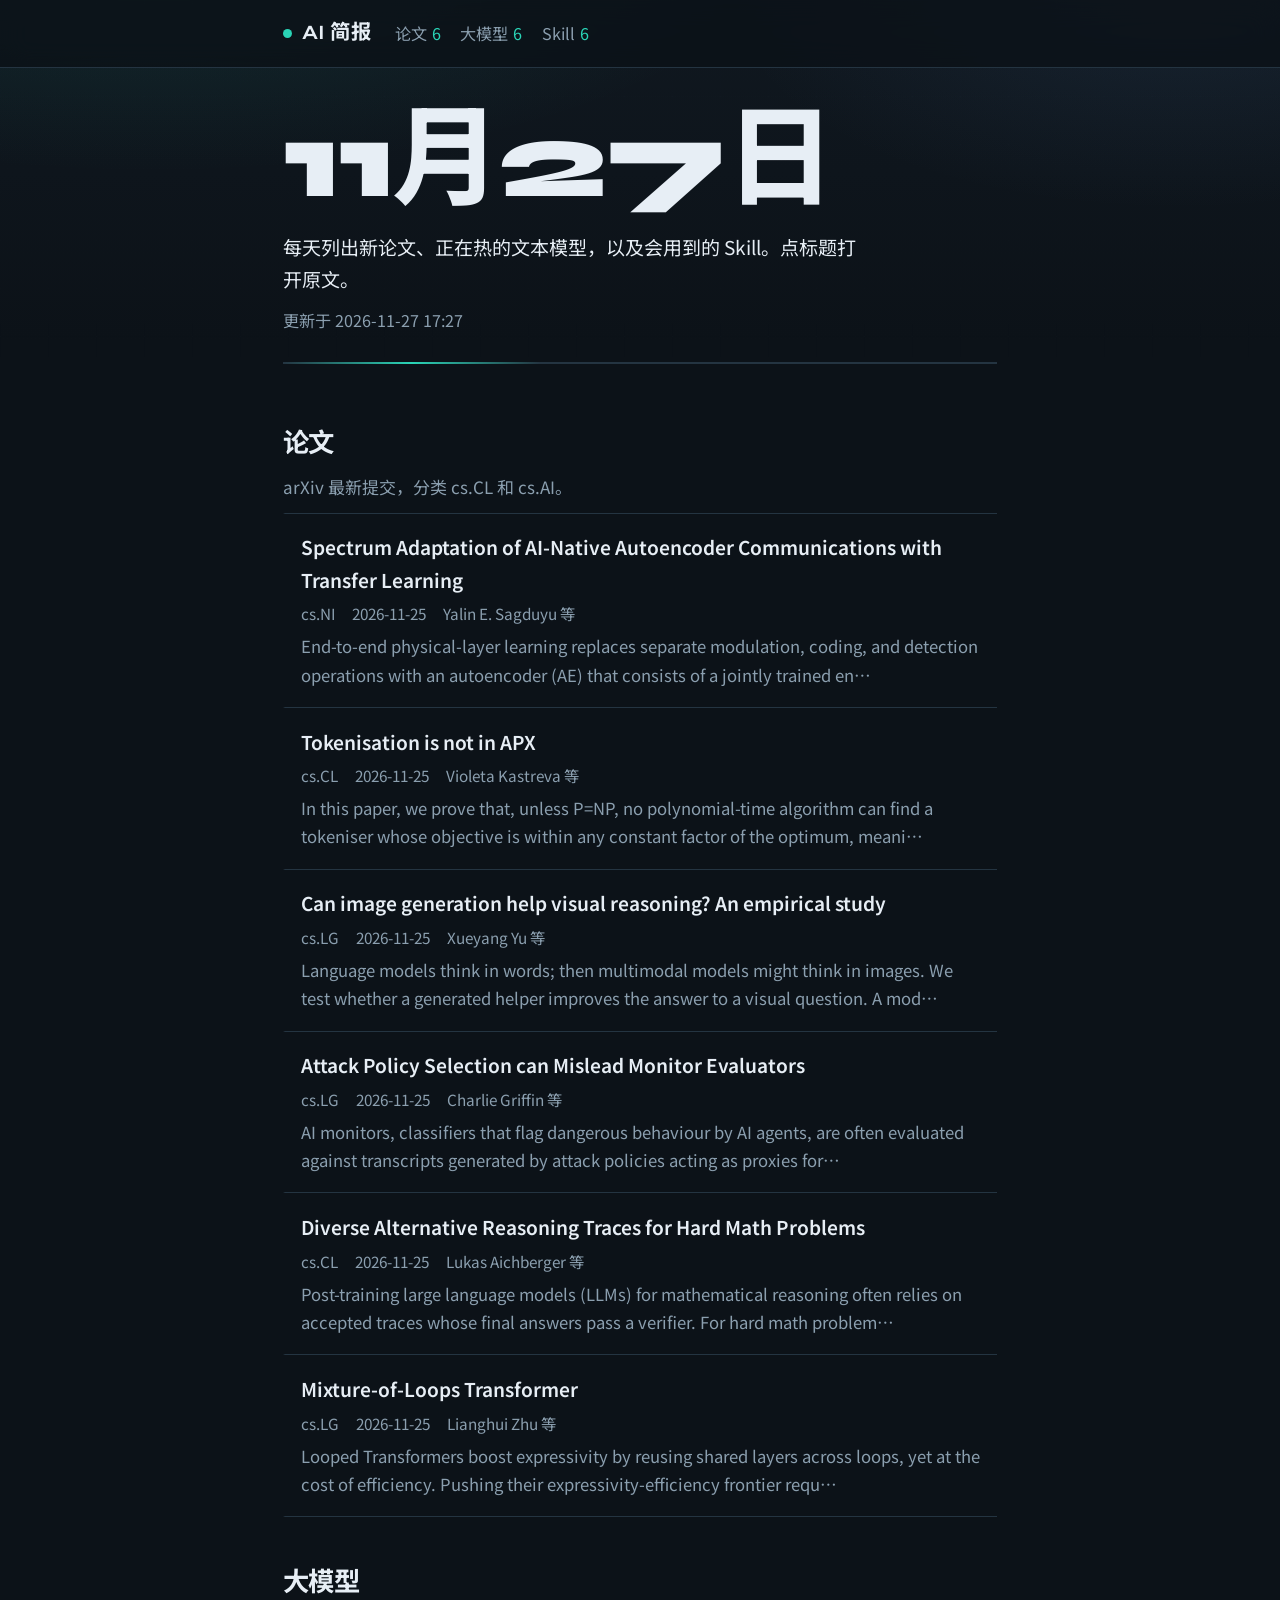
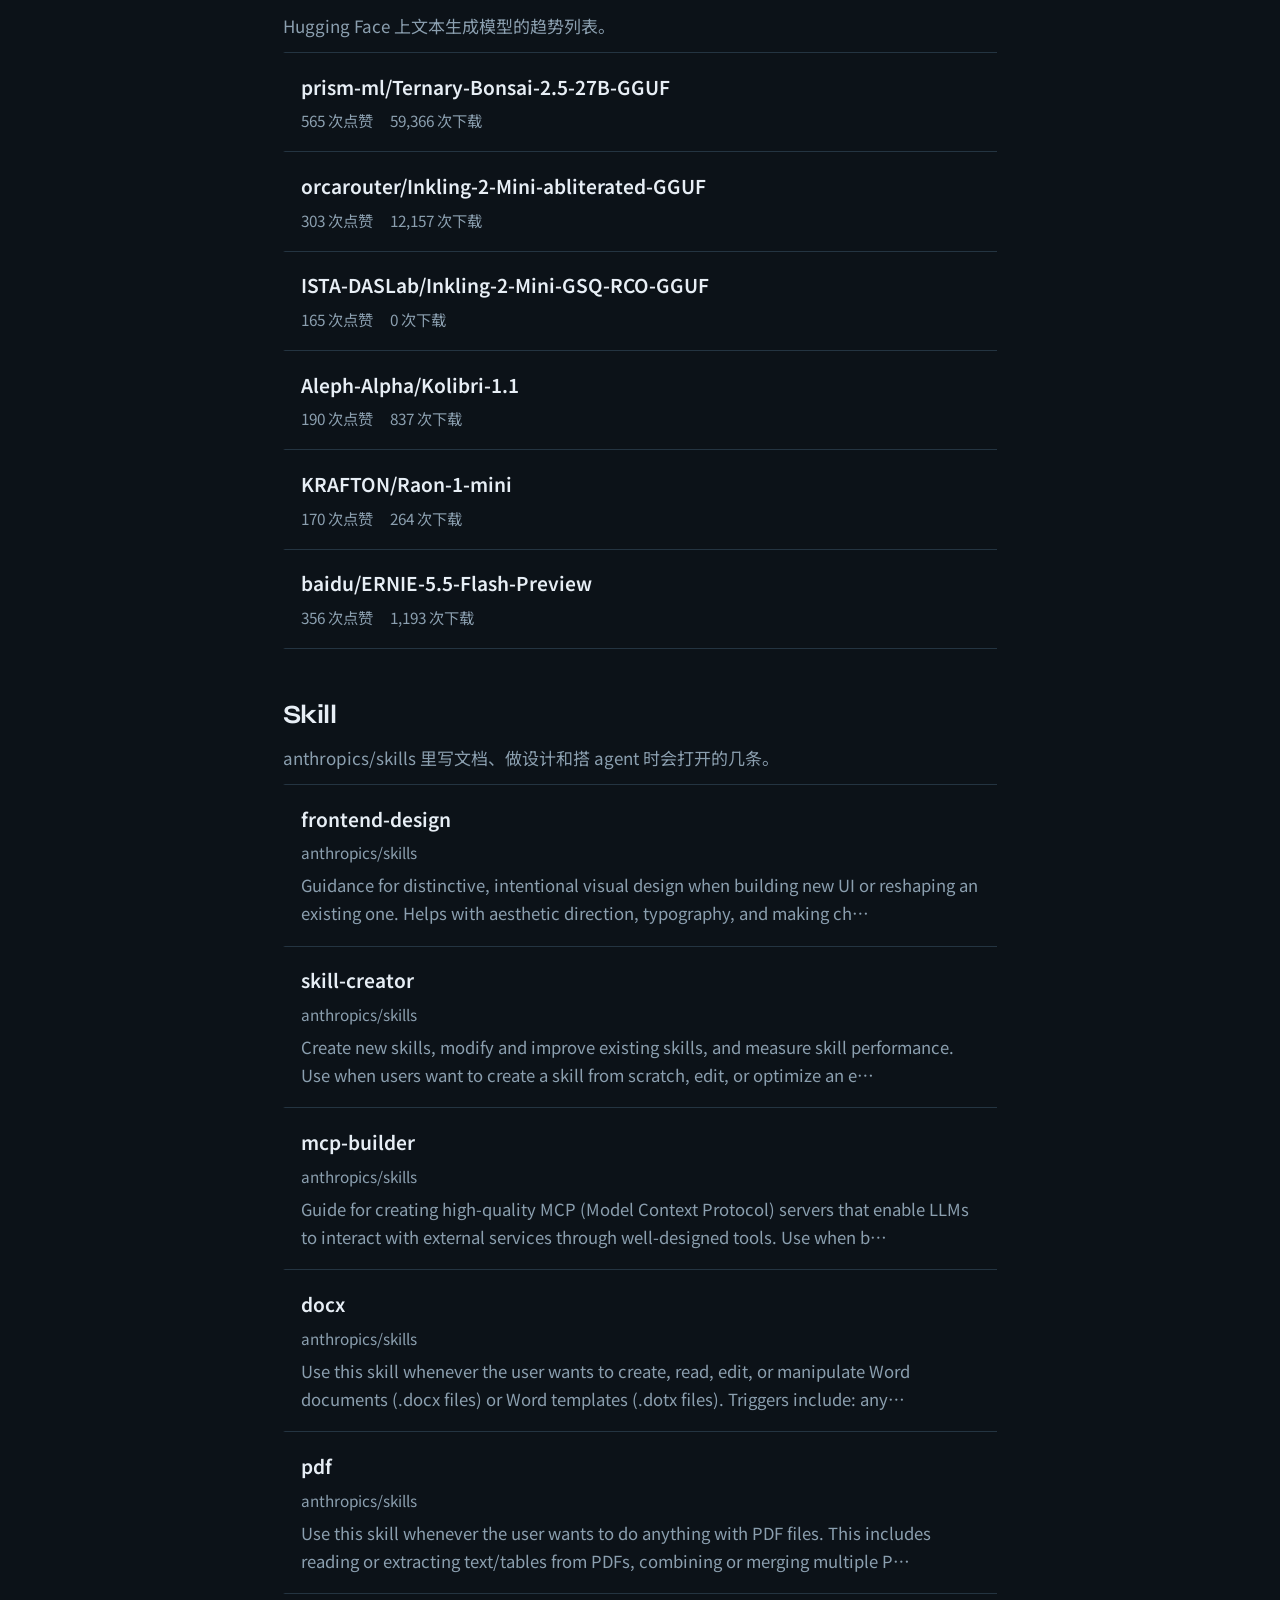
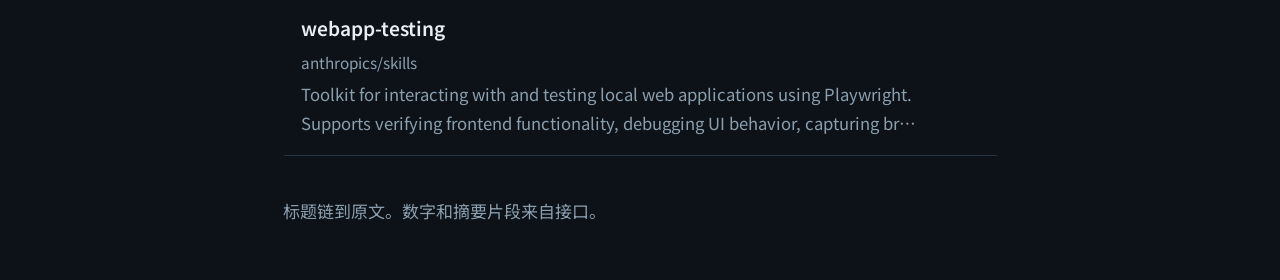
==== commit 4ea9b64c: "Update the daily AI briefing." ====
--- a/docs/index.html
+++ b/docs/index.html
@@ -3,9 +3,9 @@
 <head>
   <meta charset="utf-8">
   <meta name="viewport" content="width=device-width, initial-scale=1">
-  <title>11月26日 AI 简报</title>
+  <title>11月27日 AI 简报</title>
   <meta name="description" content="每天列出新论文、正在热的文本模型，以及会用到的 Skill。点标题打开原文。">
-  <meta property="og:title" content="11月26日 AI 简报">
+  <meta property="og:title" content="11月27日 AI 简报">
   <meta property="og:description" content="每天列出新论文、正在热的文本模型，以及会用到的 Skill。点标题打开原文。">
   <meta property="og:type" content="website">
   <meta property="og:url" content="https://wuwuww.github.io/seo-arena/">
@@ -26,12 +26,12 @@
   <main>
     <article class="wrap">
       <div class="hero">
-        <h1>11月26日</h1>
+        <h1>11月27日</h1>
         <p class="standfirst">每天列出新论文、正在热的文本模型，以及会用到的 Skill。点标题打开原文。</p>
-        <p class="when">更新于 2026-11-26 17:11</p>
+        <p class="when">更新于 2026-11-27 17:27</p>
         <div class="rail" aria-hidden="true"></div>
       </div>
-      <section id="papers"><h2>论文</h2><p class="note">arXiv 最新提交，分类 cs.CL 和 cs.AI。</p><ul class="items"><li><a href="https://arxiv.org/abs/2611.34942v1"><strong>Spectrum Adaptation of AI-Native Autoencoder Communications with Transfer Learning</strong><span class="bits"><span>cs.NI</span><span>2026-11-25</span><span>Yalin E. Sagduyu 等</span></span><span class="detail">End-to-end physical-layer learning replaces separate modulation, coding, and detection operations with an autoencoder (AE) that consists of a jointly trained en…</span></a></li><li><a href="https://arxiv.org/abs/2611.34938v1"><strong>Tokenisation is not in APX</strong><span class="bits"><span>cs.CL</span><span>2026-11-25</span><span>Violeta Kastreva 等</span></span><span class="detail">In this paper, we prove that, unless P=NP, no polynomial-time algorithm can find a tokeniser whose objective is within any constant factor of the optimum, meani…</span></a></li><li><a href="https://arxiv.org/abs/2611.34935v1"><strong>Can image generation help visual reasoning? An empirical study</strong><span class="bits"><span>cs.LG</span><span>2026-11-25</span><span>Xueyang Yu 等</span></span><span class="detail">Language models think in words; then multimodal models might think in images. We test whether a generated helper improves the answer to a visual question. A mod…</span></a></li><li><a href="https://arxiv.org/abs/2611.34934v1"><strong>Attack Policy Selection can Mislead Monitor Evaluators</strong><span class="bits"><span>cs.LG</span><span>2026-11-25</span><span>Charlie Griffin 等</span></span><span class="detail">AI monitors, classifiers that flag dangerous behaviour by AI agents, are often evaluated against transcripts generated by attack policies acting as proxies for…</span></a></li><li><a href="https://arxiv.org/abs/2611.34928v1"><strong>Diverse Alternative Reasoning Traces for Hard Math Problems</strong><span class="bits"><span>cs.CL</span><span>2026-11-25</span><span>Lukas Aichberger 等</span></span><span class="detail">Post-training large language models (LLMs) for mathematical reasoning often relies on accepted traces whose final answers pass a verifier. For hard math problem…</span></a></li><li><a href="https://arxiv.org/abs/2611.34923v1"><strong>Mixture-of-Loops Transformer</strong><span class="bits"><span>cs.LG</span><span>2026-11-25</span><span>Lianghui Zhu 等</span></span><span class="detail">Looped Transformers boost expressivity by reusing shared layers across loops, yet at the cost of efficiency. Pushing their expressivity-efficiency frontier requ…</span></a></li></ul></section><section id="models"><h2>大模型</h2><p class="note">Hugging Face 上文本生成模型的趋势列表。</p><ul class="items"><li><a href="https://huggingface.co/prism-ml/Ternary-Bonsai-2.5-27B-GGUF"><strong>prism-ml/Ternary-Bonsai-2.5-27B-GGUF</strong><span class="bits"><span>403 次点赞</span><span>59,366 次下载</span></span></a></li><li><a href="https://huggingface.co/inclusionAI/LingSante-3.1-flash"><strong>inclusionAI/LingSante-3.1-flash</strong><span class="bits"><span>197 次点赞</span><span>1,487 次下载</span></span></a></li><li><a href="https://huggingface.co/Aleph-Alpha/Kolibri-1.1"><strong>Aleph-Alpha/Kolibri-1.1</strong><span class="bits"><span>160 次点赞</span><span>837 次下载</span></span></a></li><li><a href="https://huggingface.co/orcarouter/Inkling-2-Mini-abliterated-GGUF"><strong>orcarouter/Inkling-2-Mini-abliterated-GGUF</strong><span class="bits"><span>234 次点赞</span><span>12,157 次下载</span></span></a></li><li><a href="https://huggingface.co/KRAFTON/Raon-1-mini"><strong>KRAFTON/Raon-1-mini</strong><span class="bits"><span>124 次点赞</span><span>264 次下载</span></span></a></li><li><a href="https://huggingface.co/baidu/ERNIE-5.5-Flash-Preview"><strong>baidu/ERNIE-5.5-Flash-Preview</strong><span class="bits"><span>317 次点赞</span><span>1,193 次下载</span></span></a></li></ul></section><section id="skills"><h2>Skill</h2><p class="note">anthropics/skills 里写文档、做设计和搭 agent 时会打开的几条。</p><ul class="items"><li><a href="https://github.com/anthropics/skills/tree/main/skills/frontend-design"><strong>frontend-design</strong><span class="bits"><span>anthropics/skills</span></span><span class="detail">Guidance for distinctive, intentional visual design when building new UI or reshaping an existing one. Helps with aesthetic direction, typography, and making ch…</span></a></li><li><a href="https://github.com/anthropics/skills/tree/main/skills/skill-creator"><strong>skill-creator</strong><span class="bits"><span>anthropics/skills</span></span><span class="detail">Create new skills, modify and improve existing skills, and measure skill performance. Use when users want to create a skill from scratch, edit, or optimize an e…</span></a></li><li><a href="https://github.com/anthropics/skills/tree/main/skills/mcp-builder"><strong>mcp-builder</strong><span class="bits"><span>anthropics/skills</span></span><span class="detail">Guide for creating high-quality MCP (Model Context Protocol) servers that enable LLMs to interact with external services through well-designed tools. Use when b…</span></a></li><li><a href="https://github.com/anthropics/skills/tree/main/skills/docx"><strong>docx</strong><span class="bits"><span>anthropics/skills</span></span><span class="detail">Use this skill whenever the user wants to create, read, edit, or manipulate Word documents (.docx files) or Word templates (.dotx files). Triggers include: any…</span></a></li><li><a href="https://github.com/anthropics/skills/tree/main/skills/pdf"><strong>pdf</strong><span class="bits"><span>anthropics/skills</span></span><span class="detail">Use this skill whenever the user wants to do anything with PDF files. This includes reading or extracting text/tables from PDFs, combining or merging multiple P…</span></a></li><li><a href="https://github.com/anthropics/skills/tree/main/skills/webapp-testing"><strong>webapp-testing</strong><span class="bits"><span>anthropics/skills</span></span><span class="detail">Toolkit for interacting with and testing local web applications using Playwright. Supports verifying frontend functionality, debugging UI behavior, capturing br…</span></a></li></ul></section>
+      <section id="papers"><h2>论文</h2><p class="note">arXiv 最新提交，分类 cs.CL 和 cs.AI。</p><ul class="items"><li><a href="https://arxiv.org/abs/2611.34942v1"><strong>Spectrum Adaptation of AI-Native Autoencoder Communications with Transfer Learning</strong><span class="bits"><span>cs.NI</span><span>2026-11-25</span><span>Yalin E. Sagduyu 等</span></span><span class="detail">End-to-end physical-layer learning replaces separate modulation, coding, and detection operations with an autoencoder (AE) that consists of a jointly trained en…</span></a></li><li><a href="https://arxiv.org/abs/2611.34938v1"><strong>Tokenisation is not in APX</strong><span class="bits"><span>cs.CL</span><span>2026-11-25</span><span>Violeta Kastreva 等</span></span><span class="detail">In this paper, we prove that, unless P=NP, no polynomial-time algorithm can find a tokeniser whose objective is within any constant factor of the optimum, meani…</span></a></li><li><a href="https://arxiv.org/abs/2611.34935v1"><strong>Can image generation help visual reasoning? An empirical study</strong><span class="bits"><span>cs.LG</span><span>2026-11-25</span><span>Xueyang Yu 等</span></span><span class="detail">Language models think in words; then multimodal models might think in images. We test whether a generated helper improves the answer to a visual question. A mod…</span></a></li><li><a href="https://arxiv.org/abs/2611.34934v1"><strong>Attack Policy Selection can Mislead Monitor Evaluators</strong><span class="bits"><span>cs.LG</span><span>2026-11-25</span><span>Charlie Griffin 等</span></span><span class="detail">AI monitors, classifiers that flag dangerous behaviour by AI agents, are often evaluated against transcripts generated by attack policies acting as proxies for…</span></a></li><li><a href="https://arxiv.org/abs/2611.34928v1"><strong>Diverse Alternative Reasoning Traces for Hard Math Problems</strong><span class="bits"><span>cs.CL</span><span>2026-11-25</span><span>Lukas Aichberger 等</span></span><span class="detail">Post-training large language models (LLMs) for mathematical reasoning often relies on accepted traces whose final answers pass a verifier. For hard math problem…</span></a></li><li><a href="https://arxiv.org/abs/2611.34923v1"><strong>Mixture-of-Loops Transformer</strong><span class="bits"><span>cs.LG</span><span>2026-11-25</span><span>Lianghui Zhu 等</span></span><span class="detail">Looped Transformers boost expressivity by reusing shared layers across loops, yet at the cost of efficiency. Pushing their expressivity-efficiency frontier requ…</span></a></li></ul></section><section id="models"><h2>大模型</h2><p class="note">Hugging Face 上文本生成模型的趋势列表。</p><ul class="items"><li><a href="https://huggingface.co/prism-ml/Ternary-Bonsai-2.5-27B-GGUF"><strong>prism-ml/Ternary-Bonsai-2.5-27B-GGUF</strong><span class="bits"><span>565 次点赞</span><span>59,366 次下载</span></span></a></li><li><a href="https://huggingface.co/orcarouter/Inkling-2-Mini-abliterated-GGUF"><strong>orcarouter/Inkling-2-Mini-abliterated-GGUF</strong><span class="bits"><span>303 次点赞</span><span>12,157 次下载</span></span></a></li><li><a href="https://huggingface.co/ISTA-DASLab/Inkling-2-Mini-GSQ-RCO-GGUF"><strong>ISTA-DASLab/Inkling-2-Mini-GSQ-RCO-GGUF</strong><span class="bits"><span>165 次点赞</span><span>0 次下载</span></span></a></li><li><a href="https://huggingface.co/Aleph-Alpha/Kolibri-1.1"><strong>Aleph-Alpha/Kolibri-1.1</strong><span class="bits"><span>190 次点赞</span><span>837 次下载</span></span></a></li><li><a href="https://huggingface.co/KRAFTON/Raon-1-mini"><strong>KRAFTON/Raon-1-mini</strong><span class="bits"><span>170 次点赞</span><span>264 次下载</span></span></a></li><li><a href="https://huggingface.co/baidu/ERNIE-5.5-Flash-Preview"><strong>baidu/ERNIE-5.5-Flash-Preview</strong><span class="bits"><span>356 次点赞</span><span>1,193 次下载</span></span></a></li></ul></section><section id="skills"><h2>Skill</h2><p class="note">anthropics/skills 里写文档、做设计和搭 agent 时会打开的几条。</p><ul class="items"><li><a href="https://github.com/anthropics/skills/tree/main/skills/frontend-design"><strong>frontend-design</strong><span class="bits"><span>anthropics/skills</span></span><span class="detail">Guidance for distinctive, intentional visual design when building new UI or reshaping an existing one. Helps with aesthetic direction, typography, and making ch…</span></a></li><li><a href="https://github.com/anthropics/skills/tree/main/skills/skill-creator"><strong>skill-creator</strong><span class="bits"><span>anthropics/skills</span></span><span class="detail">Create new skills, modify and improve existing skills, and measure skill performance. Use when users want to create a skill from scratch, edit, or optimize an e…</span></a></li><li><a href="https://github.com/anthropics/skills/tree/main/skills/mcp-builder"><strong>mcp-builder</strong><span class="bits"><span>anthropics/skills</span></span><span class="detail">Guide for creating high-quality MCP (Model Context Protocol) servers that enable LLMs to interact with external services through well-designed tools. Use when b…</span></a></li><li><a href="https://github.com/anthropics/skills/tree/main/skills/docx"><strong>docx</strong><span class="bits"><span>anthropics/skills</span></span><span class="detail">Use this skill whenever the user wants to create, read, edit, or manipulate Word documents (.docx files) or Word templates (.dotx files). Triggers include: any…</span></a></li><li><a href="https://github.com/anthropics/skills/tree/main/skills/pdf"><strong>pdf</strong><span class="bits"><span>anthropics/skills</span></span><span class="detail">Use this skill whenever the user wants to do anything with PDF files. This includes reading or extracting text/tables from PDFs, combining or merging multiple P…</span></a></li><li><a href="https://github.com/anthropics/skills/tree/main/skills/webapp-testing"><strong>webapp-testing</strong><span class="bits"><span>anthropics/skills</span></span><span class="detail">Toolkit for interacting with and testing local web applications using Playwright. Supports verifying frontend functionality, debugging UI behavior, capturing br…</span></a></li></ul></section>
     </article>
   </main>
   <footer><div class="wrap"><p>标题链到原文。数字和摘要片段来自接口。</p></div></footer>
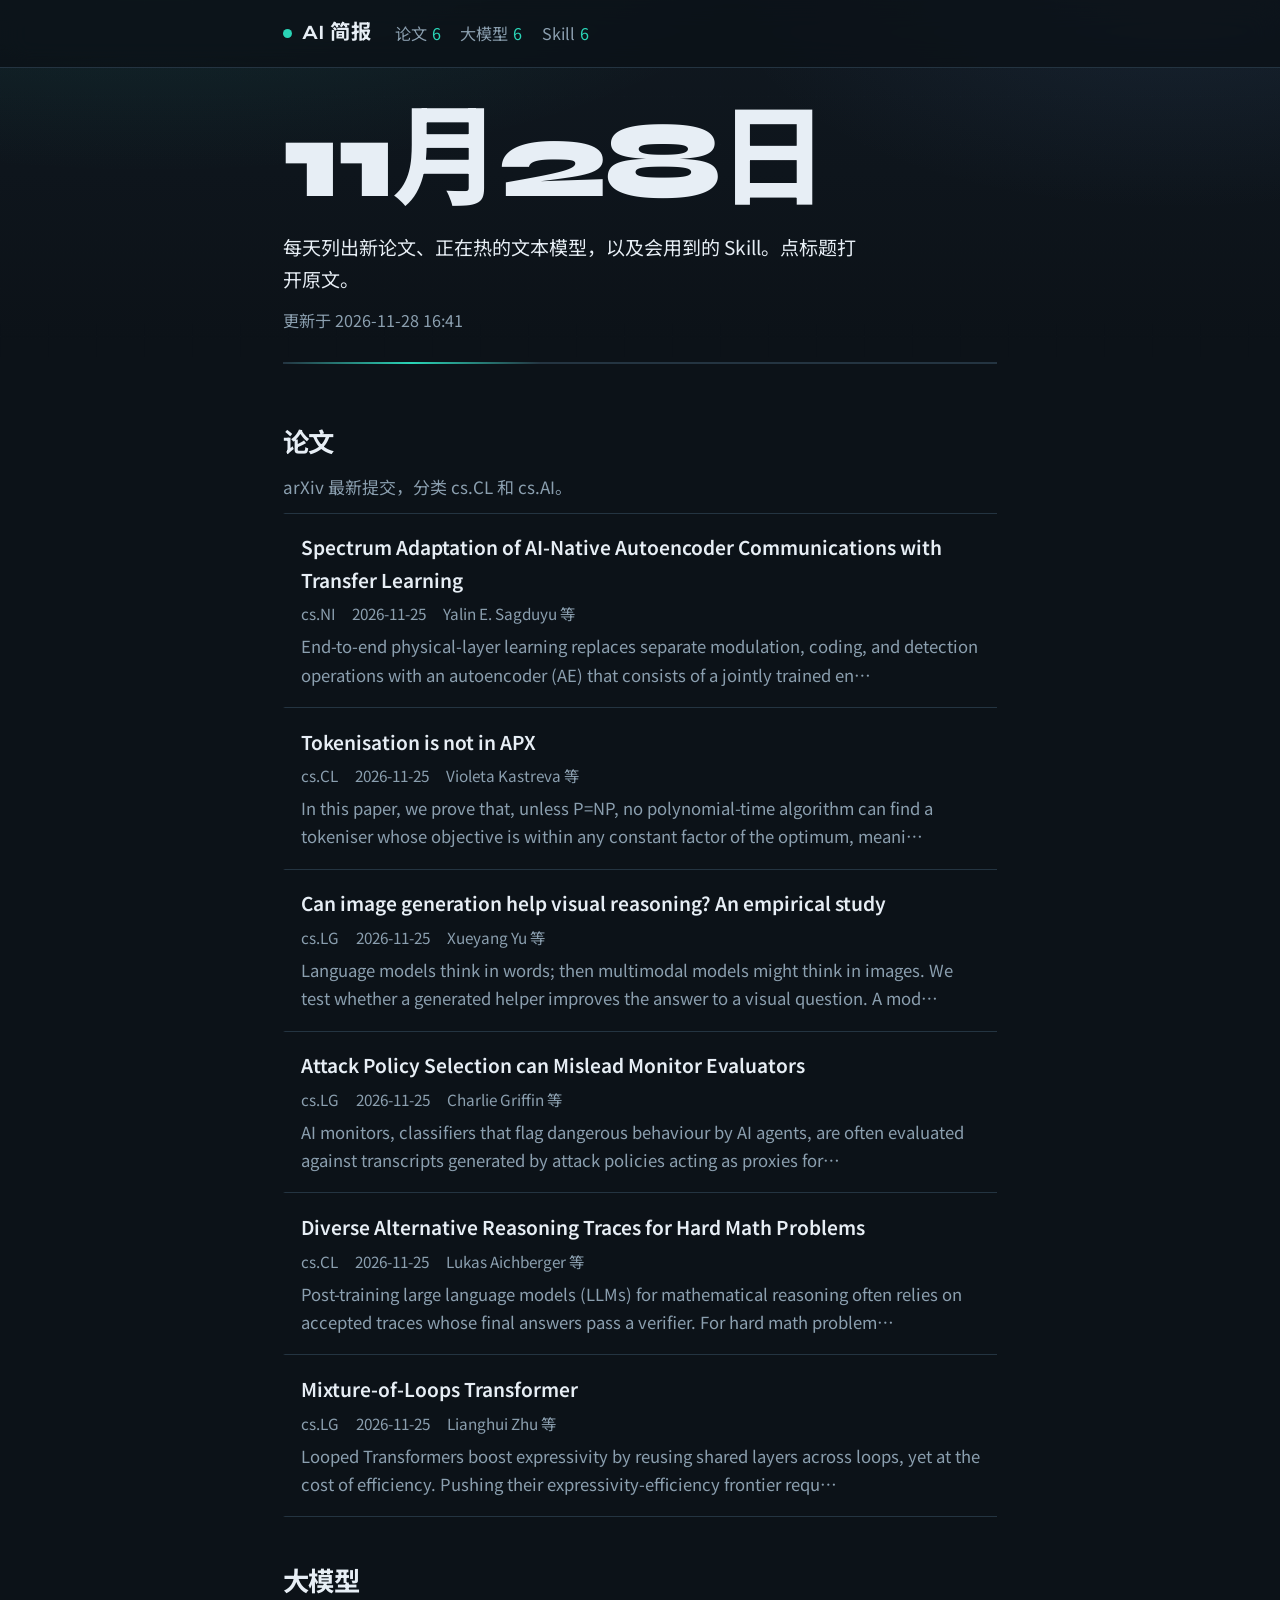
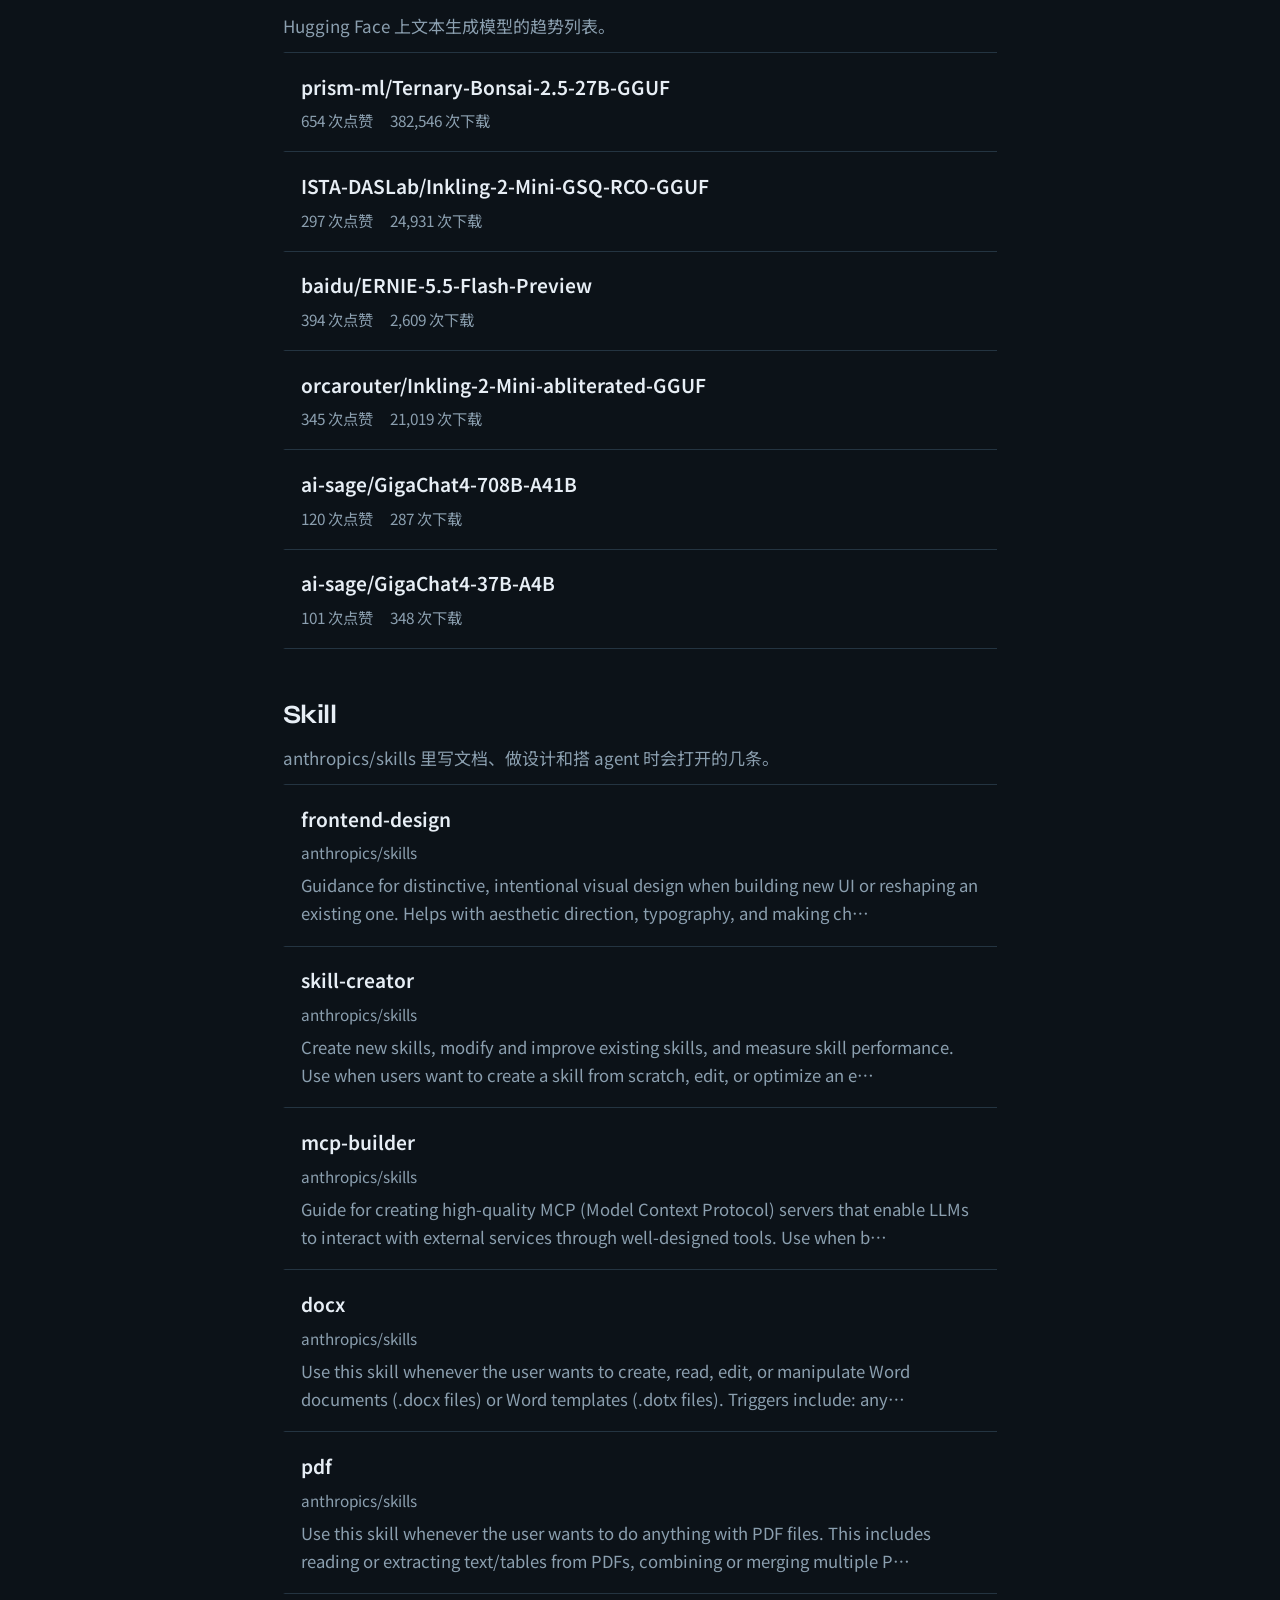
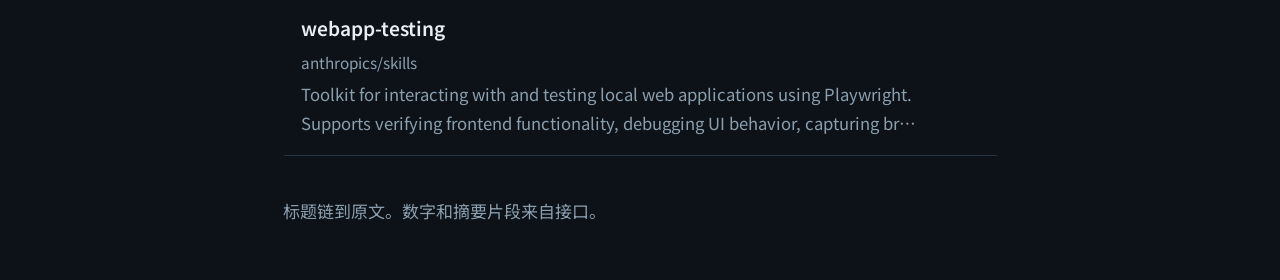
==== commit 351cedbd: "Update the daily AI briefing." ====
--- a/docs/index.html
+++ b/docs/index.html
@@ -3,9 +3,9 @@
 <head>
   <meta charset="utf-8">
   <meta name="viewport" content="width=device-width, initial-scale=1">
-  <title>11月27日 AI 简报</title>
+  <title>11月28日 AI 简报</title>
   <meta name="description" content="每天列出新论文、正在热的文本模型，以及会用到的 Skill。点标题打开原文。">
-  <meta property="og:title" content="11月27日 AI 简报">
+  <meta property="og:title" content="11月28日 AI 简报">
   <meta property="og:description" content="每天列出新论文、正在热的文本模型，以及会用到的 Skill。点标题打开原文。">
   <meta property="og:type" content="website">
   <meta property="og:url" content="https://wuwuww.github.io/seo-arena/">
@@ -26,12 +26,12 @@
   <main>
     <article class="wrap">
       <div class="hero">
-        <h1>11月27日</h1>
+        <h1>11月28日</h1>
         <p class="standfirst">每天列出新论文、正在热的文本模型，以及会用到的 Skill。点标题打开原文。</p>
-        <p class="when">更新于 2026-11-27 17:27</p>
+        <p class="when">更新于 2026-11-28 16:41</p>
         <div class="rail" aria-hidden="true"></div>
       </div>
-      <section id="papers"><h2>论文</h2><p class="note">arXiv 最新提交，分类 cs.CL 和 cs.AI。</p><ul class="items"><li><a href="https://arxiv.org/abs/2611.34942v1"><strong>Spectrum Adaptation of AI-Native Autoencoder Communications with Transfer Learning</strong><span class="bits"><span>cs.NI</span><span>2026-11-25</span><span>Yalin E. Sagduyu 等</span></span><span class="detail">End-to-end physical-layer learning replaces separate modulation, coding, and detection operations with an autoencoder (AE) that consists of a jointly trained en…</span></a></li><li><a href="https://arxiv.org/abs/2611.34938v1"><strong>Tokenisation is not in APX</strong><span class="bits"><span>cs.CL</span><span>2026-11-25</span><span>Violeta Kastreva 等</span></span><span class="detail">In this paper, we prove that, unless P=NP, no polynomial-time algorithm can find a tokeniser whose objective is within any constant factor of the optimum, meani…</span></a></li><li><a href="https://arxiv.org/abs/2611.34935v1"><strong>Can image generation help visual reasoning? An empirical study</strong><span class="bits"><span>cs.LG</span><span>2026-11-25</span><span>Xueyang Yu 等</span></span><span class="detail">Language models think in words; then multimodal models might think in images. We test whether a generated helper improves the answer to a visual question. A mod…</span></a></li><li><a href="https://arxiv.org/abs/2611.34934v1"><strong>Attack Policy Selection can Mislead Monitor Evaluators</strong><span class="bits"><span>cs.LG</span><span>2026-11-25</span><span>Charlie Griffin 等</span></span><span class="detail">AI monitors, classifiers that flag dangerous behaviour by AI agents, are often evaluated against transcripts generated by attack policies acting as proxies for…</span></a></li><li><a href="https://arxiv.org/abs/2611.34928v1"><strong>Diverse Alternative Reasoning Traces for Hard Math Problems</strong><span class="bits"><span>cs.CL</span><span>2026-11-25</span><span>Lukas Aichberger 等</span></span><span class="detail">Post-training large language models (LLMs) for mathematical reasoning often relies on accepted traces whose final answers pass a verifier. For hard math problem…</span></a></li><li><a href="https://arxiv.org/abs/2611.34923v1"><strong>Mixture-of-Loops Transformer</strong><span class="bits"><span>cs.LG</span><span>2026-11-25</span><span>Lianghui Zhu 等</span></span><span class="detail">Looped Transformers boost expressivity by reusing shared layers across loops, yet at the cost of efficiency. Pushing their expressivity-efficiency frontier requ…</span></a></li></ul></section><section id="models"><h2>大模型</h2><p class="note">Hugging Face 上文本生成模型的趋势列表。</p><ul class="items"><li><a href="https://huggingface.co/prism-ml/Ternary-Bonsai-2.5-27B-GGUF"><strong>prism-ml/Ternary-Bonsai-2.5-27B-GGUF</strong><span class="bits"><span>565 次点赞</span><span>59,366 次下载</span></span></a></li><li><a href="https://huggingface.co/orcarouter/Inkling-2-Mini-abliterated-GGUF"><strong>orcarouter/Inkling-2-Mini-abliterated-GGUF</strong><span class="bits"><span>303 次点赞</span><span>12,157 次下载</span></span></a></li><li><a href="https://huggingface.co/ISTA-DASLab/Inkling-2-Mini-GSQ-RCO-GGUF"><strong>ISTA-DASLab/Inkling-2-Mini-GSQ-RCO-GGUF</strong><span class="bits"><span>165 次点赞</span><span>0 次下载</span></span></a></li><li><a href="https://huggingface.co/Aleph-Alpha/Kolibri-1.1"><strong>Aleph-Alpha/Kolibri-1.1</strong><span class="bits"><span>190 次点赞</span><span>837 次下载</span></span></a></li><li><a href="https://huggingface.co/KRAFTON/Raon-1-mini"><strong>KRAFTON/Raon-1-mini</strong><span class="bits"><span>170 次点赞</span><span>264 次下载</span></span></a></li><li><a href="https://huggingface.co/baidu/ERNIE-5.5-Flash-Preview"><strong>baidu/ERNIE-5.5-Flash-Preview</strong><span class="bits"><span>356 次点赞</span><span>1,193 次下载</span></span></a></li></ul></section><section id="skills"><h2>Skill</h2><p class="note">anthropics/skills 里写文档、做设计和搭 agent 时会打开的几条。</p><ul class="items"><li><a href="https://github.com/anthropics/skills/tree/main/skills/frontend-design"><strong>frontend-design</strong><span class="bits"><span>anthropics/skills</span></span><span class="detail">Guidance for distinctive, intentional visual design when building new UI or reshaping an existing one. Helps with aesthetic direction, typography, and making ch…</span></a></li><li><a href="https://github.com/anthropics/skills/tree/main/skills/skill-creator"><strong>skill-creator</strong><span class="bits"><span>anthropics/skills</span></span><span class="detail">Create new skills, modify and improve existing skills, and measure skill performance. Use when users want to create a skill from scratch, edit, or optimize an e…</span></a></li><li><a href="https://github.com/anthropics/skills/tree/main/skills/mcp-builder"><strong>mcp-builder</strong><span class="bits"><span>anthropics/skills</span></span><span class="detail">Guide for creating high-quality MCP (Model Context Protocol) servers that enable LLMs to interact with external services through well-designed tools. Use when b…</span></a></li><li><a href="https://github.com/anthropics/skills/tree/main/skills/docx"><strong>docx</strong><span class="bits"><span>anthropics/skills</span></span><span class="detail">Use this skill whenever the user wants to create, read, edit, or manipulate Word documents (.docx files) or Word templates (.dotx files). Triggers include: any…</span></a></li><li><a href="https://github.com/anthropics/skills/tree/main/skills/pdf"><strong>pdf</strong><span class="bits"><span>anthropics/skills</span></span><span class="detail">Use this skill whenever the user wants to do anything with PDF files. This includes reading or extracting text/tables from PDFs, combining or merging multiple P…</span></a></li><li><a href="https://github.com/anthropics/skills/tree/main/skills/webapp-testing"><strong>webapp-testing</strong><span class="bits"><span>anthropics/skills</span></span><span class="detail">Toolkit for interacting with and testing local web applications using Playwright. Supports verifying frontend functionality, debugging UI behavior, capturing br…</span></a></li></ul></section>
+      <section id="papers"><h2>论文</h2><p class="note">arXiv 最新提交，分类 cs.CL 和 cs.AI。</p><ul class="items"><li><a href="https://arxiv.org/abs/2611.34942v1"><strong>Spectrum Adaptation of AI-Native Autoencoder Communications with Transfer Learning</strong><span class="bits"><span>cs.NI</span><span>2026-11-25</span><span>Yalin E. Sagduyu 等</span></span><span class="detail">End-to-end physical-layer learning replaces separate modulation, coding, and detection operations with an autoencoder (AE) that consists of a jointly trained en…</span></a></li><li><a href="https://arxiv.org/abs/2611.34938v1"><strong>Tokenisation is not in APX</strong><span class="bits"><span>cs.CL</span><span>2026-11-25</span><span>Violeta Kastreva 等</span></span><span class="detail">In this paper, we prove that, unless P=NP, no polynomial-time algorithm can find a tokeniser whose objective is within any constant factor of the optimum, meani…</span></a></li><li><a href="https://arxiv.org/abs/2611.34935v1"><strong>Can image generation help visual reasoning? An empirical study</strong><span class="bits"><span>cs.LG</span><span>2026-11-25</span><span>Xueyang Yu 等</span></span><span class="detail">Language models think in words; then multimodal models might think in images. We test whether a generated helper improves the answer to a visual question. A mod…</span></a></li><li><a href="https://arxiv.org/abs/2611.34934v1"><strong>Attack Policy Selection can Mislead Monitor Evaluators</strong><span class="bits"><span>cs.LG</span><span>2026-11-25</span><span>Charlie Griffin 等</span></span><span class="detail">AI monitors, classifiers that flag dangerous behaviour by AI agents, are often evaluated against transcripts generated by attack policies acting as proxies for…</span></a></li><li><a href="https://arxiv.org/abs/2611.34928v1"><strong>Diverse Alternative Reasoning Traces for Hard Math Problems</strong><span class="bits"><span>cs.CL</span><span>2026-11-25</span><span>Lukas Aichberger 等</span></span><span class="detail">Post-training large language models (LLMs) for mathematical reasoning often relies on accepted traces whose final answers pass a verifier. For hard math problem…</span></a></li><li><a href="https://arxiv.org/abs/2611.34923v1"><strong>Mixture-of-Loops Transformer</strong><span class="bits"><span>cs.LG</span><span>2026-11-25</span><span>Lianghui Zhu 等</span></span><span class="detail">Looped Transformers boost expressivity by reusing shared layers across loops, yet at the cost of efficiency. Pushing their expressivity-efficiency frontier requ…</span></a></li></ul></section><section id="models"><h2>大模型</h2><p class="note">Hugging Face 上文本生成模型的趋势列表。</p><ul class="items"><li><a href="https://huggingface.co/prism-ml/Ternary-Bonsai-2.5-27B-GGUF"><strong>prism-ml/Ternary-Bonsai-2.5-27B-GGUF</strong><span class="bits"><span>654 次点赞</span><span>382,546 次下载</span></span></a></li><li><a href="https://huggingface.co/ISTA-DASLab/Inkling-2-Mini-GSQ-RCO-GGUF"><strong>ISTA-DASLab/Inkling-2-Mini-GSQ-RCO-GGUF</strong><span class="bits"><span>297 次点赞</span><span>24,931 次下载</span></span></a></li><li><a href="https://huggingface.co/baidu/ERNIE-5.5-Flash-Preview"><strong>baidu/ERNIE-5.5-Flash-Preview</strong><span class="bits"><span>394 次点赞</span><span>2,609 次下载</span></span></a></li><li><a href="https://huggingface.co/orcarouter/Inkling-2-Mini-abliterated-GGUF"><strong>orcarouter/Inkling-2-Mini-abliterated-GGUF</strong><span class="bits"><span>345 次点赞</span><span>21,019 次下载</span></span></a></li><li><a href="https://huggingface.co/ai-sage/GigaChat4-708B-A41B"><strong>ai-sage/GigaChat4-708B-A41B</strong><span class="bits"><span>120 次点赞</span><span>287 次下载</span></span></a></li><li><a href="https://huggingface.co/ai-sage/GigaChat4-37B-A4B"><strong>ai-sage/GigaChat4-37B-A4B</strong><span class="bits"><span>101 次点赞</span><span>348 次下载</span></span></a></li></ul></section><section id="skills"><h2>Skill</h2><p class="note">anthropics/skills 里写文档、做设计和搭 agent 时会打开的几条。</p><ul class="items"><li><a href="https://github.com/anthropics/skills/tree/main/skills/frontend-design"><strong>frontend-design</strong><span class="bits"><span>anthropics/skills</span></span><span class="detail">Guidance for distinctive, intentional visual design when building new UI or reshaping an existing one. Helps with aesthetic direction, typography, and making ch…</span></a></li><li><a href="https://github.com/anthropics/skills/tree/main/skills/skill-creator"><strong>skill-creator</strong><span class="bits"><span>anthropics/skills</span></span><span class="detail">Create new skills, modify and improve existing skills, and measure skill performance. Use when users want to create a skill from scratch, edit, or optimize an e…</span></a></li><li><a href="https://github.com/anthropics/skills/tree/main/skills/mcp-builder"><strong>mcp-builder</strong><span class="bits"><span>anthropics/skills</span></span><span class="detail">Guide for creating high-quality MCP (Model Context Protocol) servers that enable LLMs to interact with external services through well-designed tools. Use when b…</span></a></li><li><a href="https://github.com/anthropics/skills/tree/main/skills/docx"><strong>docx</strong><span class="bits"><span>anthropics/skills</span></span><span class="detail">Use this skill whenever the user wants to create, read, edit, or manipulate Word documents (.docx files) or Word templates (.dotx files). Triggers include: any…</span></a></li><li><a href="https://github.com/anthropics/skills/tree/main/skills/pdf"><strong>pdf</strong><span class="bits"><span>anthropics/skills</span></span><span class="detail">Use this skill whenever the user wants to do anything with PDF files. This includes reading or extracting text/tables from PDFs, combining or merging multiple P…</span></a></li><li><a href="https://github.com/anthropics/skills/tree/main/skills/webapp-testing"><strong>webapp-testing</strong><span class="bits"><span>anthropics/skills</span></span><span class="detail">Toolkit for interacting with and testing local web applications using Playwright. Supports verifying frontend functionality, debugging UI behavior, capturing br…</span></a></li></ul></section>
     </article>
   </main>
   <footer><div class="wrap"><p>标题链到原文。数字和摘要片段来自接口。</p></div></footer>
